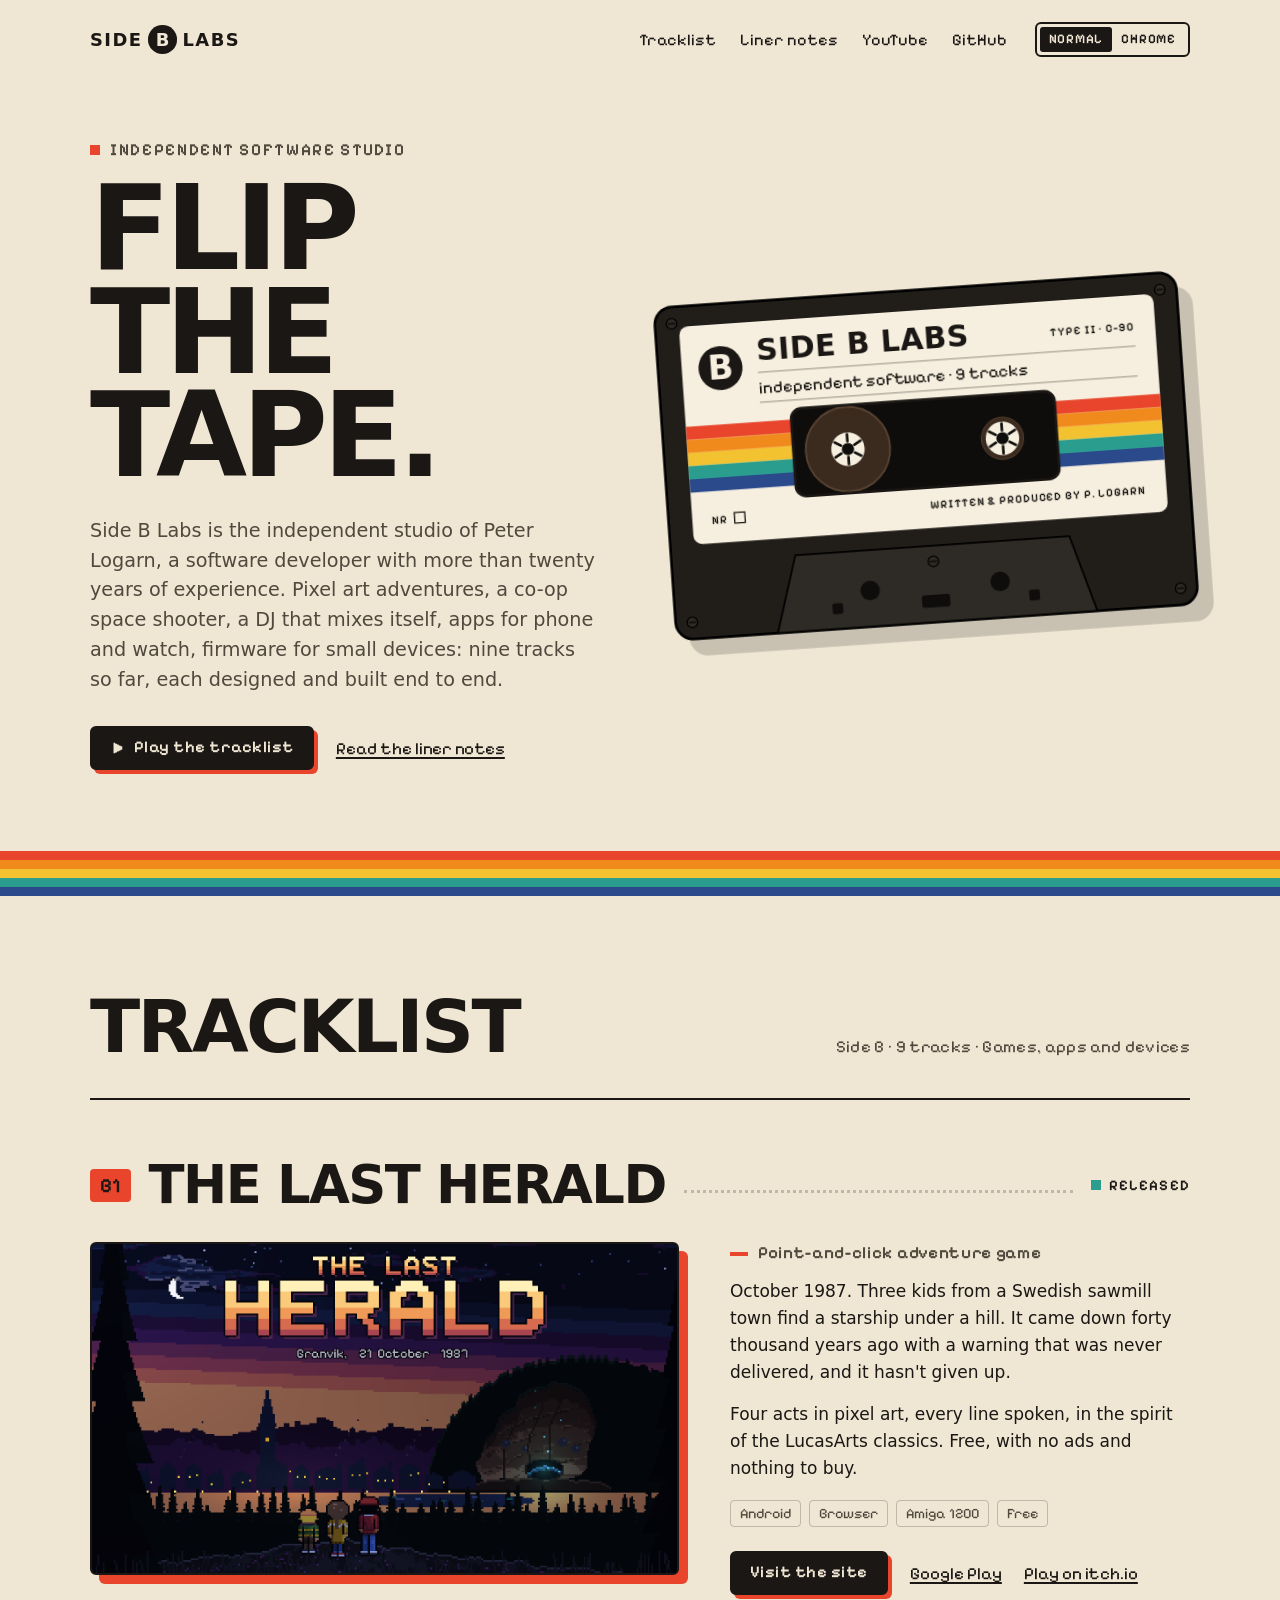
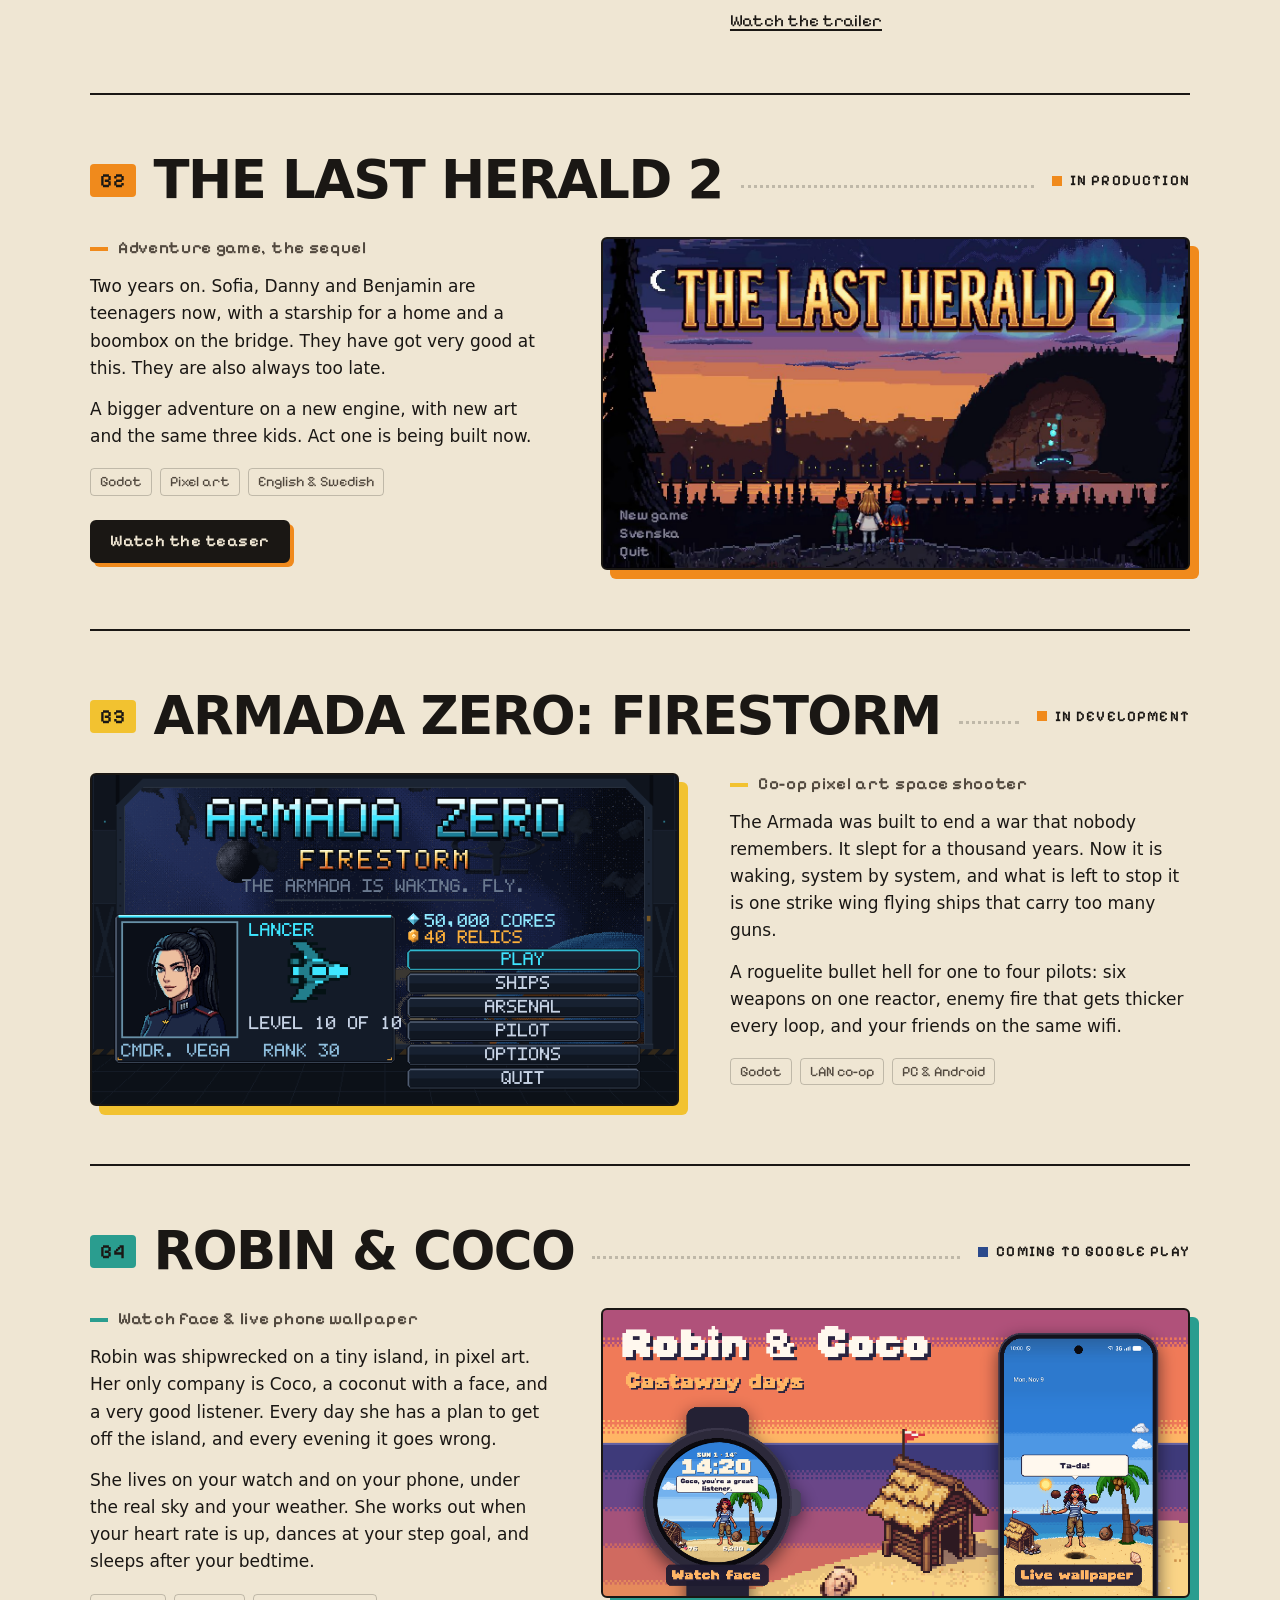
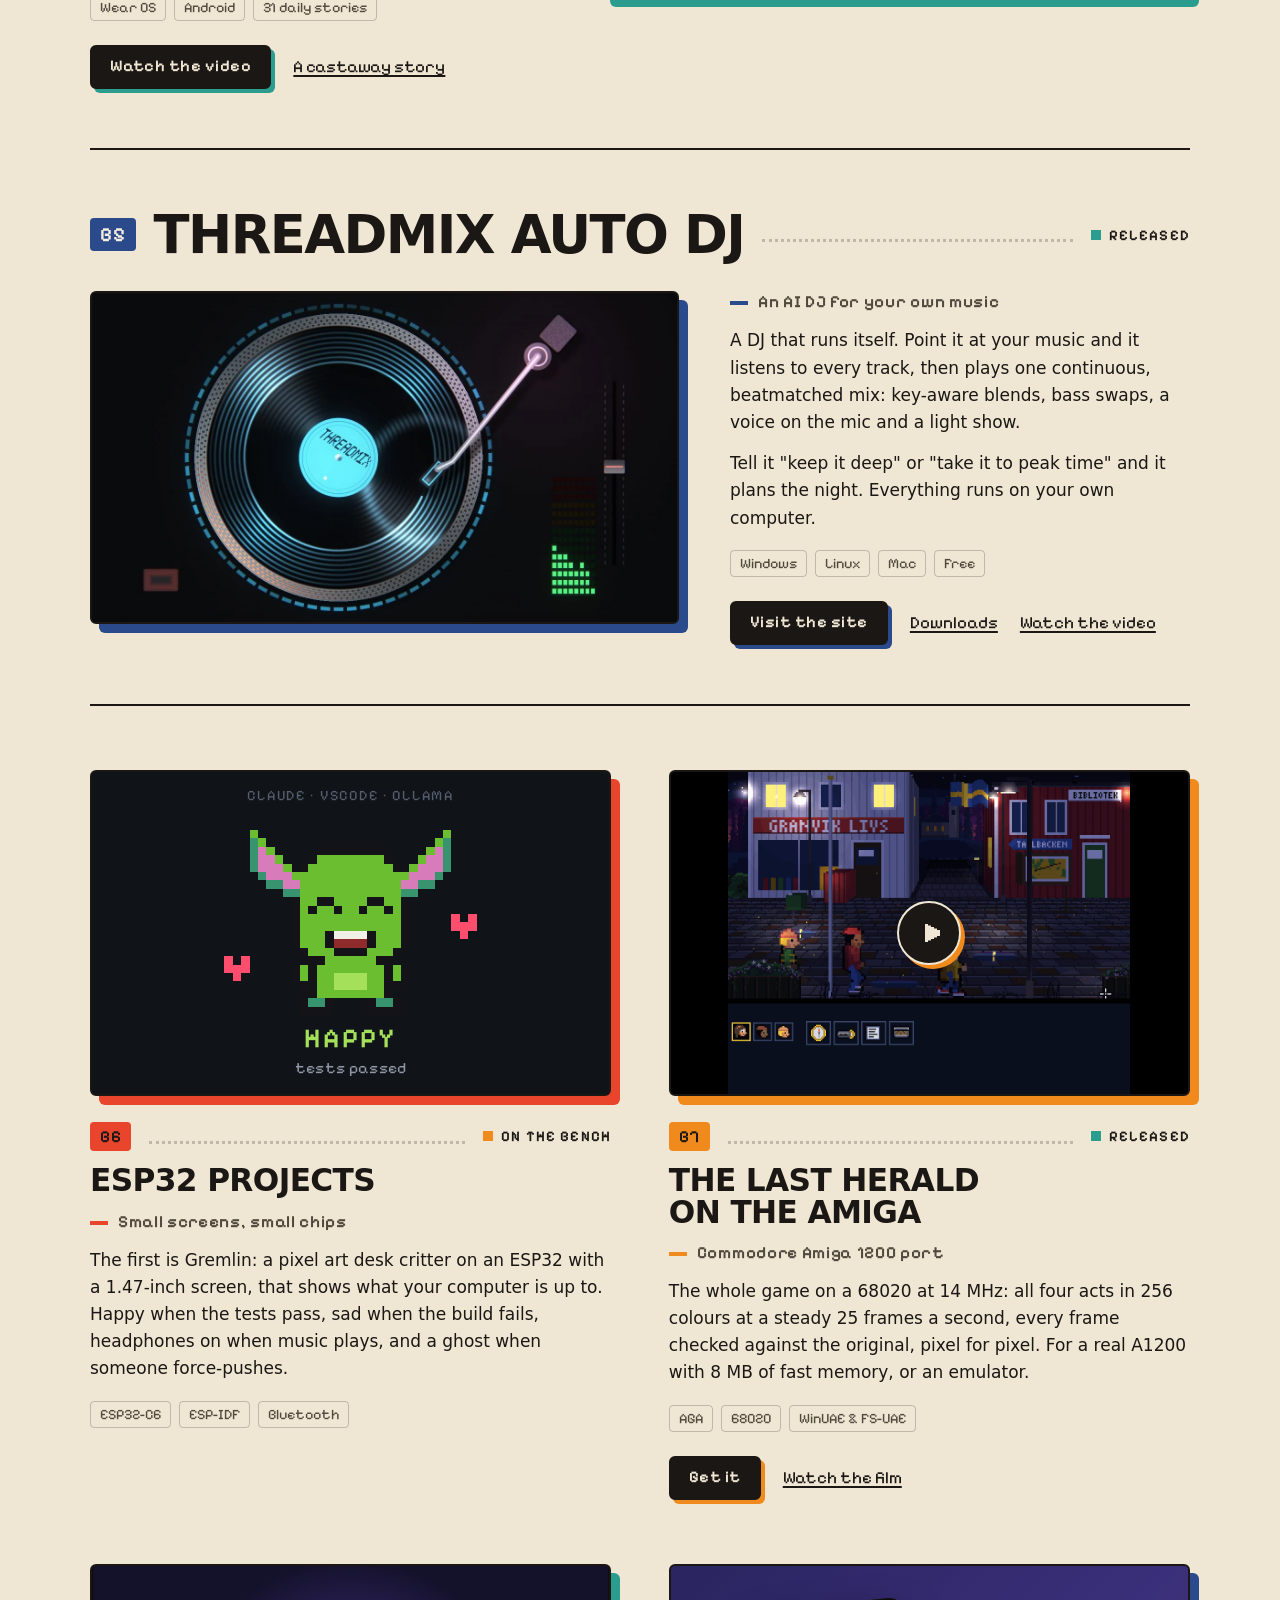
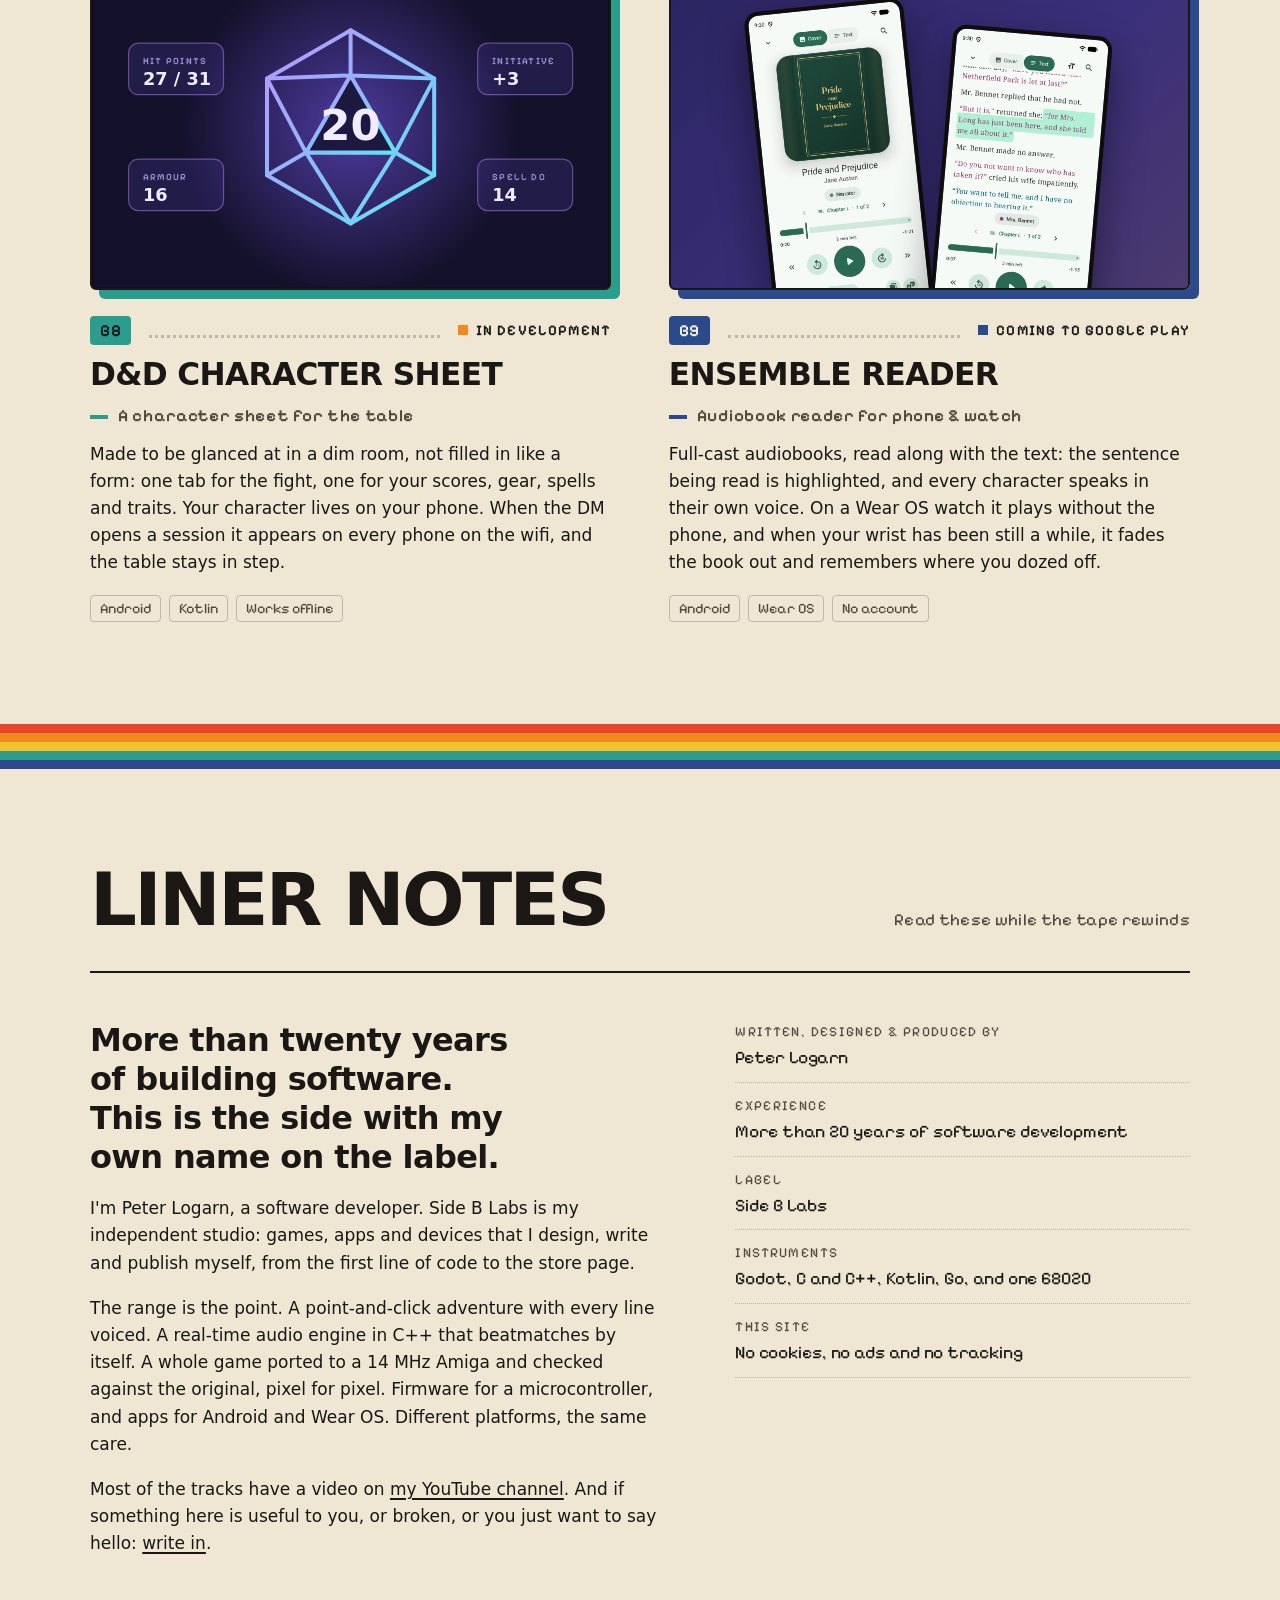
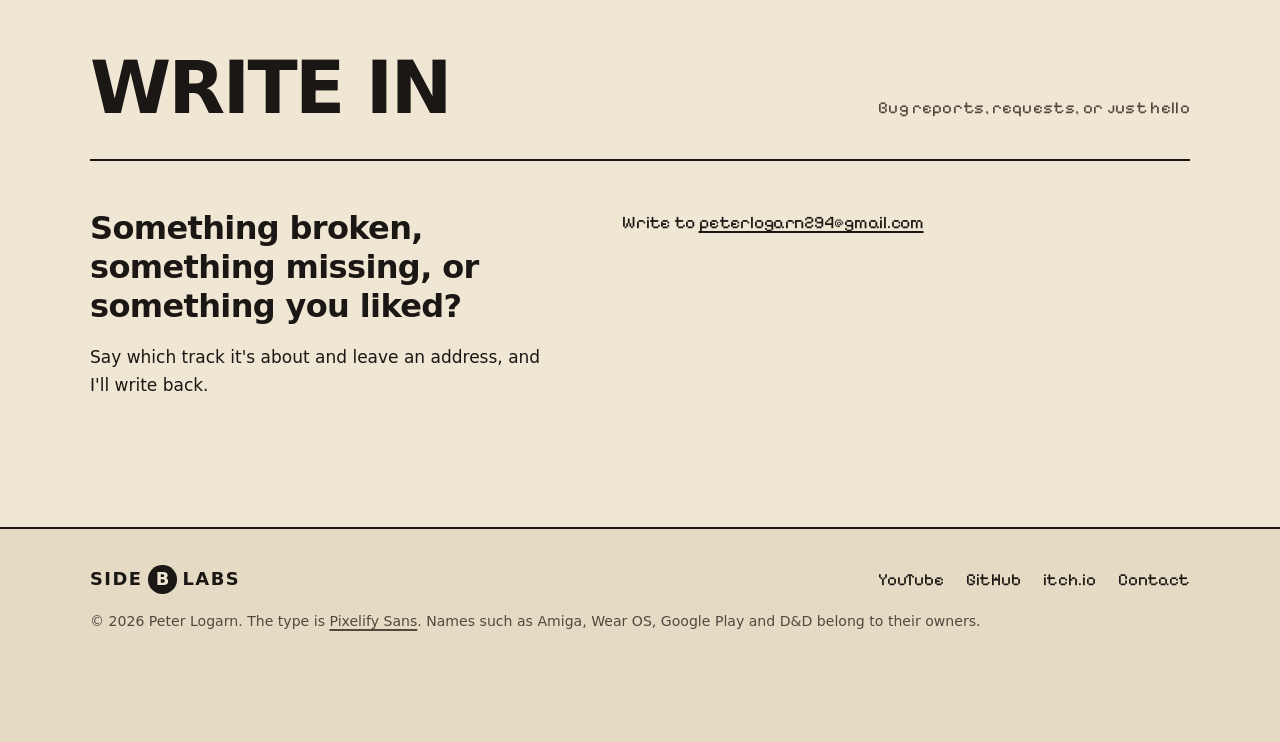
==== index.html @ 93ede544 "Not a hobby: Side B Labs is an independent studio, by a developer of 20 years The word hobby is gone" ====
<!doctype html>
<html lang="en">
<head>
  <meta charset="utf-8">
  <meta name="viewport" content="width=device-width, initial-scale=1">
  <title>Side B Labs</title>
  <meta name="description" content="Side B Labs is the independent software studio of Peter Logarn, a developer with more than 20 years of experience: pixel art adventure games, a co-op space shooter, an AI DJ, apps for Android and Wear OS, and firmware for small devices.">
  <meta name="theme-color" content="#efe6d3" media="(prefers-color-scheme: light)">
  <meta name="theme-color" content="#14120f" media="(prefers-color-scheme: dark)">
  <link rel="icon" type="image/svg+xml" href="assets/favicon.svg">
  <link rel="icon" type="image/png" sizes="64x64" href="assets/favicon-64.png">
  <link rel="apple-touch-icon" href="assets/icon-180.png">
  <meta property="og:type" content="website">
  <meta property="og:title" content="Side B Labs">
  <meta property="og:description" content="Independent software by Peter Logarn, a developer with more than 20 years of experience: pixel art adventures, a co-op space shooter, a DJ that mixes itself, and more.">
  <meta property="og:image" content="https://sideblabs.com/assets/og.png">
  <meta property="og:url" content="https://sideblabs.com/">
  <meta name="twitter:card" content="summary_large_image">
  <script>
    // The tape type (colour theme) is set before the page is drawn, so it never flashes.
    try {
      var t = localStorage.getItem('tape');
      if (t === 'light' || t === 'dark') document.documentElement.dataset.theme = t;
    } catch (e) {}
    document.documentElement.classList.add('js');
  </script>
  <link rel="stylesheet" href="css/site.css">
</head>
<body>

<a class="skip" href="#tracklist">Skip to the tracklist</a>

<header class="top wrap">
  <a class="wordmark" href="./" aria-label="Side B Labs, home">Side <span class="b" aria-hidden="true">B</span><span class="sr">B</span> Labs</a>
  <nav aria-label="Sections">
    <a href="#tracklist">Tracklist</a>
    <a href="#liner-notes">Liner notes</a>
    <a href="https://www.youtube.com/@PeterLogarn" rel="noopener">YouTube</a>
    <a href="https://github.com/logge" rel="noopener">GitHub</a>
  </nav>
  <div class="tape-type" role="group" aria-label="Tape type (colour theme)">
    <button type="button" data-tape="light" aria-pressed="false">Normal</button>
    <button type="button" data-tape="dark" aria-pressed="false">Chrome</button>
  </div>
</header>

<main>

  <section class="hero wrap">
    <div class="hero-text">
      <p class="eyebrow">Independent software studio</p>
      <h1>Flip the tape.</h1>
      <p class="lede">Side&nbsp;B Labs is the independent studio of Peter Logarn, a software developer with more than twenty years of experience. Pixel art adventures, a co-op space shooter, a DJ that mixes itself, apps for phone and watch, firmware for small devices: nine tracks so far, each designed and built end to end.</p>
      <p class="hero-actions">
        <a class="btn" href="#tracklist">
          <svg viewBox="0 0 16 16" aria-hidden="true"><path fill="currentColor" d="M4 2h2v1h2v1h2v1h2v1h2v4h-2v1h-2v1H8v1H6v1H4z"/></svg>
          Play the tracklist
        </a>
        <a class="quiet" href="#liner-notes">Read the liner notes</a>
      </p>
    </div>

    <div class="hero-tape">
      <svg class="cassette" viewBox="0 0 600 384" role="img" aria-label="A cassette tape labelled Side B Labs, its reels turning.">
        <defs>
          <clipPath id="tape-window"><rect x="150" y="128" width="300" height="100" rx="12"/></clipPath>
        </defs>
        <rect class="c-shell" x="3" y="3" width="594" height="378" rx="20"/>
        <rect class="c-label" x="30" y="26" width="540" height="248" rx="10"/>

        <g class="c-stripes">
          <rect x="30" y="140" width="540" height="15" fill="#e8452c"/>
          <rect x="30" y="155" width="540" height="15" fill="#f08a1c"/>
          <rect x="30" y="170" width="540" height="15" fill="#f2c230"/>
          <rect x="30" y="185" width="540" height="15" fill="#2a9d8f"/>
          <rect x="30" y="200" width="540" height="15" fill="#2b4a8c"/>
        </g>

        <circle class="c-ink" cx="74" cy="76" r="25"/>
        <text class="c-side" x="74" y="89" text-anchor="middle">B</text>
        <text class="c-title" x="116" y="71">SIDE B LABS</text>
        <line class="c-rule" x1="116" y1="84" x2="546" y2="84"/>
        <text class="c-hand" x="116" y="108">independent software · 9 tracks</text>
        <line class="c-rule" x1="116" y1="118" x2="546" y2="118"/>
        <text class="c-small" x="546" y="66" text-anchor="end">TYPE II · C-90</text>
        <text class="c-small" x="52" y="252">NR</text>
        <rect class="c-box" x="78" y="241" width="12" height="12"/>
        <text class="c-small" x="546" y="252" text-anchor="end">WRITTEN &amp; PRODUCED BY P. LOGARN</text>

        <rect class="c-window" x="150" y="128" width="300" height="100" rx="12"/>
        <g clip-path="url(#tape-window)">
          <circle class="c-pack c-pack-l" cx="212" cy="178" r="48"/>
          <circle class="c-pack c-pack-r" cx="388" cy="178" r="48"/>
          <g class="c-hub c-hub-l">
            <circle cx="212" cy="178" r="19"/>
            <path d="M212 161v8M212 187v8M197.300 169.500l6.900 4M219.800 182.500l6.900 4M197.300 186.500l6.900-4M219.800 173.500l6.900-4"/>
            <circle class="c-hole" cx="212" cy="178" r="7"/>
          </g>
          <g class="c-hub c-hub-r">
            <circle cx="388" cy="178" r="19"/>
            <path d="M388 161v8M388 187v8M373.300 169.500l6.900 4M395.800 182.500l6.900 4M373.300 186.500l6.900-4M395.800 173.500l6.900-4"/>
            <circle class="c-hole" cx="388" cy="178" r="7"/>
          </g>
        </g>
        <rect class="c-window-rim" x="150" y="128" width="300" height="100" rx="12"/>

        <path class="c-foot" d="M118 381 144 294h312l26 87z"/>
        <circle class="c-hole" cx="226" cy="340" r="11"/>
        <circle class="c-hole" cx="374" cy="340" r="11"/>
        <rect class="c-hole" x="182" y="352" width="12" height="12" rx="2"/>
        <rect class="c-hole" x="406" y="352" width="12" height="12" rx="2"/>
        <rect class="c-hole" x="284" y="350" width="32" height="14" rx="3"/>

        <g class="c-screw">
          <circle cx="22" cy="22" r="6"/><path d="M18 22h8"/>
          <circle cx="578" cy="22" r="6"/><path d="M574 22h8"/>
          <circle cx="22" cy="362" r="6"/><path d="M18 362h8"/>
          <circle cx="578" cy="362" r="6"/><path d="M574 362h8"/>
          <circle cx="300" cy="312" r="6"/><path d="M296 312h8"/>
        </g>
      </svg>
    </div>
  </section>

  <div class="stripes" aria-hidden="true"><i></i><i></i><i></i><i></i><i></i></div>

  <section id="tracklist" class="wrap tracklist">
    <header class="section-head">
      <h2>Tracklist</h2>
      <p class="px">Side B · 9 tracks · Games, apps and devices</p>
    </header>

    <article class="track a1" id="the-last-herald" data-n="B1" data-title="The Last Herald">
      <header class="track-head">
        <span class="num">B1</span>
        <h3>The Last Herald</h3>
        <span class="leader" aria-hidden="true"></span>
        <span class="status live">Released</span>
      </header>
      <div class="track-body">
        <a class="art" href="last-herald/">
          <img src="assets/tracks/last-herald.png" width="1440" height="810" alt="The Last Herald's title screen: three kids on a hill at dusk, looking down at a small town and the glowing hill across the valley.">
        </a>
        <div class="notes">
          <p class="kind">Point-and-click adventure game</p>
          <p>October 1987. Three kids from a Swedish sawmill town find a starship under a hill. It came down forty thousand years ago with a warning that was never delivered, and it hasn't given up.</p>
          <p>Four acts in pixel art, every line spoken, in the spirit of the LucasArts classics. Free, with no ads and nothing to buy.</p>
          <ul class="tags"><li>Android</li><li>Browser</li><li>Amiga 1200</li><li>Free</li></ul>
          <p class="links">
            <a class="btn" href="last-herald/">Visit the site</a>
            <a href="https://play.google.com/store/apps/details?id=io.github.logge.lastherald" rel="noopener">Google Play</a>
            <a href="https://plogarn.itch.io/the-last-herald" rel="noopener">Play on itch.io</a>
            <a href="https://www.youtube.com/watch?v=PE8nIEQJ5BU" rel="noopener">Watch the trailer</a>
          </p>
        </div>
      </div>
    </article>

    <article class="track a2" id="the-last-herald-2" data-n="B2" data-title="The Last Herald 2">
      <header class="track-head">
        <span class="num">B2</span>
        <h3>The Last Herald 2</h3>
        <span class="leader" aria-hidden="true"></span>
        <span class="status wip">In production</span>
      </header>
      <div class="track-body">
        <div class="art">
          <img src="assets/tracks/last-herald-2.webp" width="1280" height="720" loading="lazy" alt="The Last Herald 2's title screen: the three kids, older now, on a ledge at dusk above the town, a starship glowing in a cave under the northern lights.">
        </div>
        <div class="notes">
          <p class="kind">Adventure game, the sequel</p>
          <p>Two years on. Sofia, Danny and Benjamin are teenagers now, with a starship for a home and a boombox on the bridge. They have got very good at this. They are also always too late.</p>
          <p>A bigger adventure on a new engine, with new art and the same three kids. Act one is being built now.</p>
          <ul class="tags"><li>Godot</li><li>Pixel art</li><li>English &amp; Swedish</li></ul>
          <p class="links">
            <a class="btn" href="https://www.youtube.com/watch?v=LLj1WACvdCU" rel="noopener">Watch the teaser</a>
          </p>
        </div>
      </div>
    </article>

    <article class="track a3" id="armada-zero" data-n="B3" data-title="Armada Zero: Firestorm">
      <header class="track-head">
        <span class="num">B3</span>
        <h3>Armada Zero: Firestorm</h3>
        <span class="leader" aria-hidden="true"></span>
        <span class="status wip">In development</span>
      </header>
      <div class="track-body">
        <div class="art">
          <img src="assets/tracks/armada-zero.png" width="1280" height="720" loading="lazy" alt="Armada Zero: Firestorm's hangar screen: the title, Commander Vega's portrait, her ship the Lancer, and the menu.">
        </div>
        <div class="notes">
          <p class="kind">Co-op pixel art space shooter</p>
          <p>The Armada was built to end a war that nobody remembers. It slept for a thousand years. Now it is waking, system by system, and what is left to stop it is one strike wing flying ships that carry too many guns.</p>
          <p>A roguelite bullet hell for one to four pilots: six weapons on one reactor, enemy fire that gets thicker every loop, and your friends on the same wifi.</p>
          <ul class="tags"><li>Godot</li><li>LAN co-op</li><li>PC &amp; Android</li></ul>
        </div>
      </div>
    </article>

    <article class="track a4" id="robin-and-coco" data-n="B4" data-title="Robin &amp; Coco">
      <header class="track-head">
        <span class="num">B4</span>
        <h3>Robin &amp; Coco</h3>
        <span class="leader" aria-hidden="true"></span>
        <span class="status soon">Coming to Google Play</span>
      </header>
      <div class="track-body">
        <div class="art">
          <img src="assets/tracks/robin-coco.png" width="1024" height="500" loading="lazy" alt="Robin and Coco: Castaway Days. Robin on her desert island in pixel art, as a watch face on a watch and as a live wallpaper on a phone.">
        </div>
        <div class="notes">
          <p class="kind">Watch face &amp; live phone wallpaper</p>
          <p>Robin was shipwrecked on a tiny island, in pixel art. Her only company is Coco, a coconut with a face, and a very good listener. Every day she has a plan to get off the island, and every evening it goes wrong.</p>
          <p>She lives on your watch and on your phone, under the real sky and your weather. She works out when your heart rate is up, dances at your step goal, and sleeps after your bedtime.</p>
          <ul class="tags"><li>Wear OS</li><li>Android</li><li>31 daily stories</li></ul>
          <p class="links">
            <a class="btn" href="https://www.youtube.com/watch?v=mbs01jqCH_Y" rel="noopener">Watch the video</a>
            <a href="https://www.youtube.com/watch?v=5Y0hx-QC5Co" rel="noopener">A castaway story</a>
          </p>
        </div>
      </div>
    </article>

    <article class="track a5" id="threadmix" data-n="B5" data-title="ThreadMix Auto DJ">
      <header class="track-head">
        <span class="num">B5</span>
        <h3>ThreadMix Auto DJ</h3>
        <span class="leader" aria-hidden="true"></span>
        <span class="status live">Released</span>
      </header>
      <div class="track-body">
        <a class="art" href="threadmix/">
          <img src="assets/tracks/threadmix.webp" width="1280" height="720" loading="lazy" alt="ThreadMix's turntable visualizer: a glowing record with ThreadMix on its label, a tonearm and a level meter.">
        </a>
        <div class="notes">
          <p class="kind">An AI DJ for your own music</p>
          <p>A DJ that runs itself. Point it at your music and it listens to every track, then plays one continuous, beatmatched mix: key-aware blends, bass swaps, a voice on the mic and a light show.</p>
          <p>Tell it "keep it deep" or "take it to peak time" and it plans the night. Everything runs on your own computer.</p>
          <ul class="tags"><li>Windows</li><li>Linux</li><li>Mac</li><li>Free</li></ul>
          <p class="links">
            <a class="btn" href="threadmix/">Visit the site</a>
            <a href="threadmix/#download">Downloads</a>
            <a href="https://www.youtube.com/watch?v=RaKkexU7fUg" rel="noopener">Watch the video</a>
          </p>
        </div>
      </div>
    </article>

    <div class="b-grid">

      <article class="track small a1" id="esp32" data-n="B6" data-title="ESP32 projects">
        <div class="art stage gremlin-stage" role="img" aria-label="Gremlin, a green pixel art critter, changing mood on a small screen.">
          <div class="gremlin-screen">
            <span class="g-head px">claude · vscode · ollama</span>
            <span class="gremlin" aria-hidden="true"></span>
            <span class="g-mood px">happy</span>
            <span class="g-why px">tests passed</span>
          </div>
        </div>
        <header class="track-head">
          <span class="num">B6</span>
          <h3>ESP32 projects</h3>
          <span class="leader" aria-hidden="true"></span>
          <span class="status wip">On the bench</span>
        </header>
        <div class="notes">
          <p class="kind">Small screens, small chips</p>
          <p>The first is Gremlin: a pixel art desk critter on an ESP32 with a 1.47-inch screen, that shows what your computer is up to. Happy when the tests pass, sad when the build fails, headphones on when music plays, and a ghost when someone force-pushes.</p>
          <ul class="tags"><li>ESP32-C6</li><li>ESP-IDF</li><li>Bluetooth</li></ul>
        </div>
      </article>

      <article class="track small a2" id="amiga" data-n="B7" data-title="The Last Herald, Amiga 1200">
        <a class="art stage crt" href="https://www.youtube.com/watch?v=VHJVSludNbY" rel="noopener" aria-label="Watch the Amiga version's film">
          <img src="assets/tracks/amiga.png" width="960" height="768" loading="lazy" alt="The Last Herald on an Amiga 1200: the three kids in the town square at night, the panel of what they carry under the picture.">
        </a>
        <header class="track-head">
          <span class="num">B7</span>
          <h3>The Last Herald on the Amiga</h3>
          <span class="leader" aria-hidden="true"></span>
          <span class="status live">Released</span>
        </header>
        <div class="notes">
          <p class="kind">Commodore Amiga 1200 port</p>
          <p>The whole game on a 68020 at 14 MHz: all four acts in 256 colours at a steady 25 frames a second, every frame checked against the original, pixel for pixel. For a real A1200 with 8&nbsp;MB of fast memory, or an emulator.</p>
          <ul class="tags"><li>AGA</li><li>68020</li><li>WinUAE &amp; FS-UAE</li></ul>
          <p class="links">
            <a class="btn" href="last-herald/#amiga">Get it</a>
            <a href="https://www.youtube.com/watch?v=VHJVSludNbY" rel="noopener">Watch the film</a>
          </p>
        </div>
      </article>

      <article class="track small a4" id="character-sheet" data-n="B8" data-title="D&amp;D character sheet">
        <div class="art stage">
          <svg class="arcane" viewBox="0 0 640 400" role="img" aria-label="A glowing twenty-sided die showing a 20, with hit points, armour class and initiative around it.">
            <defs>
              <linearGradient id="arc" x1="0" y1="0" x2="1" y2="1"><stop offset="0" stop-color="#b993ff"/><stop offset="1" stop-color="#5ee6f5"/></linearGradient>
              <radialGradient id="arc-glow"><stop offset="0" stop-color="#7c5cff" stop-opacity=".55"/><stop offset="1" stop-color="#7c5cff" stop-opacity="0"/></radialGradient>
            </defs>
            <rect width="640" height="400" fill="#14112a"/>
            <circle cx="320" cy="200" r="210" fill="url(#arc-glow)"/>
            <g fill="none" stroke="url(#arc)" stroke-width="5" stroke-linejoin="round" stroke-linecap="round">
              <path d="M320 80 423.900 140V260L320 320 216.100 260V140Z"/>
              <path d="M320 136 375.400 232H264.600Z" fill="#1d1840"/>
              <path d="M320 136V80M320 136 423.900 140M320 136 216.100 140M375.400 232 423.900 140M375.400 232 423.900 260M375.400 232 320 320M264.600 232 216.100 140M264.600 232 216.100 260M264.600 232 320 320"/>
            </g>
            <text x="320" y="216" text-anchor="middle" class="arc-n">20</text>
            <g class="arc-chip">
              <rect x="44" y="96" width="118" height="64" rx="12"/><text x="62" y="122" class="arc-k">HIT POINTS</text><text x="62" y="148" class="arc-v">27 / 31</text>
              <rect x="44" y="240" width="118" height="64" rx="12"/><text x="62" y="266" class="arc-k">ARMOUR</text><text x="62" y="292" class="arc-v">16</text>
              <rect x="478" y="96" width="118" height="64" rx="12"/><text x="496" y="122" class="arc-k">INITIATIVE</text><text x="496" y="148" class="arc-v">+3</text>
              <rect x="478" y="240" width="118" height="64" rx="12"/><text x="496" y="266" class="arc-k">SPELL DC</text><text x="496" y="292" class="arc-v">14</text>
            </g>
          </svg>
        </div>
        <header class="track-head">
          <span class="num">B8</span>
          <h3>D&amp;D character sheet</h3>
          <span class="leader" aria-hidden="true"></span>
          <span class="status wip">In development</span>
        </header>
        <div class="notes">
          <p class="kind">A character sheet for the table</p>
          <p>Made to be glanced at in a dim room, not filled in like a form: one tab for the fight, one for your scores, gear, spells and traits. Your character lives on your phone. When the DM opens a session it appears on every phone on the wifi, and the table stays in step.</p>
          <ul class="tags"><li>Android</li><li>Kotlin</li><li>Works offline</li></ul>
        </div>
      </article>

      <article class="track small a5" id="ensemble-reader" data-n="B9" data-title="Ensemble Reader">
        <div class="art stage phones">
          <img src="assets/tracks/ensemble-player.webp" width="540" height="1080" loading="lazy" alt="Ensemble Reader's player, with the cover of Pride and Prejudice.">
          <img src="assets/tracks/ensemble-read-along.webp" width="540" height="1080" loading="lazy" alt="Ensemble Reader's read-along view: the sentence being read is highlighted, each speaker in their own colour.">
        </div>
        <header class="track-head">
          <span class="num">B9</span>
          <h3>Ensemble Reader</h3>
          <span class="leader" aria-hidden="true"></span>
          <span class="status soon">Coming to Google Play</span>
        </header>
        <div class="notes">
          <p class="kind">Audiobook reader for phone &amp; watch</p>
          <p>Full-cast audiobooks, read along with the text: the sentence being read is highlighted, and every character speaks in their own voice. On a Wear OS watch it plays without the phone, and when your wrist has been still a while, it fades the book out and remembers where you dozed off.</p>
          <ul class="tags"><li>Android</li><li>Wear OS</li><li>No account</li></ul>
        </div>
      </article>

    </div>
  </section>

  <div class="stripes" aria-hidden="true"><i></i><i></i><i></i><i></i><i></i></div>

  <section id="liner-notes" class="wrap liner">
    <header class="section-head">
      <h2>Liner notes</h2>
      <p class="px">Read these while the tape rewinds</p>
    </header>
    <div class="liner-body">
      <div class="liner-text">
        <p class="big">More than twenty years of building software. This is the side with my own name on the label.</p>
        <p>I'm Peter Logarn, a software developer. Side&nbsp;B Labs is my independent studio: games, apps and devices that I design, write and publish myself, from the first line of code to the store page.</p>
        <p>The range is the point. A point-and-click adventure with every line voiced. A real-time audio engine in C++ that beatmatches by itself. A whole game ported to a 14&nbsp;MHz Amiga and checked against the original, pixel for pixel. Firmware for a microcontroller, and apps for Android and Wear&nbsp;OS. Different platforms, the same care.</p>
        <p>Most of the tracks have a video on <a href="https://www.youtube.com/@PeterLogarn" rel="noopener">my YouTube channel</a>. And if something here is useful to you, or broken, or you just want to say hello: <a href="#contact">write in</a>.</p>
      </div>
      <dl class="credits">
        <div><dt>Written, designed &amp; produced by</dt><dd>Peter Logarn</dd></div>
        <div><dt>Experience</dt><dd>More than 20 years of software development</dd></div>
        <div><dt>Label</dt><dd>Side B Labs</dd></div>
        <div><dt>Instruments</dt><dd>Godot, C and C++, Kotlin, Go, and one 68020</dd></div>
        <div><dt>This site</dt><dd>No cookies, no ads and no tracking</dd></div>
      </dl>
    </div>
  </section>

  <section id="contact" class="wrap contact">
    <header class="section-head">
      <h2>Write in</h2>
      <p class="px">Bug reports, requests, or just hello</p>
    </header>
    <div class="contact-body">
      <div class="contact-text">
        <p class="big">Something broken, something missing, or something you liked?</p>
        <p>Say which track it's about and leave an address, and I'll write back.</p>
      </div>
      <!-- The form is sent by Web3Forms (web3forms.com). The value of access_key is the key they
           mail you; it's meant to be public. While it's empty, js/site.js shows a line to write to instead. -->
      <form class="contact-form" action="https://api.web3forms.com/submit" method="POST">
        <input type="hidden" name="access_key" value="">
        <input type="hidden" name="subject" value="A message from sideblabs.com">
        <input type="hidden" name="from_name" value="Side B Labs website">
        <input type="checkbox" name="botcheck" class="sr" tabindex="-1" autocomplete="off" aria-hidden="true">
        <label for="c-name">Your name</label>
        <input id="c-name" name="name" type="text" autocomplete="name" required>
        <label for="c-email">Your email, to write back to</label>
        <input id="c-email" name="email" type="email" autocomplete="email" required>
        <label for="c-message">Message</label>
        <textarea id="c-message" name="message" rows="6" required></textarea>
        <div class="form-foot">
          <button class="btn" type="submit">Send it</button>
          <p class="form-status px" role="status" aria-live="polite"></p>
        </div>
        <p class="small">The form is sent through Web3Forms, which passes your message on to me by email. Your address is only used to answer you.</p>
      </form>
    </div>
  </section>

</main>

<footer class="foot">
  <div class="wrap">
    <a class="wordmark" href="./" aria-label="Side B Labs, home">Side <span class="b" aria-hidden="true">B</span><span class="sr">B</span> Labs</a>
    <nav aria-label="Elsewhere">
      <a href="https://www.youtube.com/@PeterLogarn" rel="noopener">YouTube</a>
      <a href="https://github.com/logge" rel="noopener">GitHub</a>
      <a href="https://plogarn.itch.io/" rel="noopener">itch.io</a>
      <a href="#contact">Contact</a>
    </nav>
    <p class="small">© 2026 Peter Logarn. The type is <a href="fonts/OFL.txt">Pixelify Sans</a>. Names such as Amiga, Wear OS, Google Play and D&amp;D belong to their owners.</p>
  </div>
</footer>

<div class="deck" hidden>
  <button type="button" data-skip="-1" aria-label="Previous track">
    <svg viewBox="0 0 16 16" aria-hidden="true"><path fill="currentColor" d="M2 3h2v10H2zM14 3v10h-1v-1h-2v-1H9v-1H7V9H5V7h2V6h2V5h2V4h2V3z"/></svg>
  </button>
  <a class="deck-now" href="#tracklist">
    <span class="deck-reels" aria-hidden="true"><i></i><i></i></span>
    <span class="deck-n px">B1</span>
    <span class="deck-title">The Last Herald</span>
  </a>
  <span class="deck-count px" aria-hidden="true">000</span>
  <button type="button" data-skip="1" aria-label="Next track">
    <svg viewBox="0 0 16 16" aria-hidden="true"><path fill="currentColor" d="M12 3h2v10h-2zM2 3v10h1v-1h2v-1h2v-1h2V9h2V7H9V6H7V5H5V4H3V3z"/></svg>
  </button>
</div>

<script src="js/site.js"></script>
</body>
</html>
---- css/site.css ----
/* Side B Labs. Plain CSS, no build step. */

@font-face {
  font-family: 'Pixelify Sans';
  font-style: normal;
  font-weight: 400;
  font-display: swap;
  src: url(../fonts/pixelify-sans-latin-400-normal.woff2) format('woff2');
  unicode-range: U+0000-00FF, U+0131, U+0152-0153, U+02BB-02BC, U+02C6, U+02DA, U+02DC, U+0304, U+0308, U+0329, U+2000-206F, U+20AC, U+2122, U+2191, U+2193, U+2212, U+2215, U+FEFF, U+FFFD;
}
@font-face {
  font-family: 'Pixelify Sans';
  font-style: normal;
  font-weight: 400;
  font-display: swap;
  src: url(../fonts/pixelify-sans-latin-ext-400-normal.woff2) format('woff2');
  unicode-range: U+0100-02BA, U+02BD-02C5, U+02C7-02CC, U+02CE-02D7, U+02DD-02FF, U+0304, U+0308, U+0329, U+1D00-1DBF, U+1E00-1E9F, U+1EF2-1EFF, U+2020, U+20A0-20AB, U+20AD-20C0, U+2113, U+2C60-2C7F, U+A720-A7FF;
}
@font-face {
  font-family: 'Pixelify Sans';
  font-style: normal;
  font-weight: 600;
  font-display: swap;
  src: url(../fonts/pixelify-sans-latin-600-normal.woff2) format('woff2');
  unicode-range: U+0000-00FF, U+0131, U+0152-0153, U+02BB-02BC, U+02C6, U+02DA, U+02DC, U+0304, U+0308, U+0329, U+2000-206F, U+20AC, U+2122, U+2191, U+2193, U+2212, U+2215, U+FEFF, U+FFFD;
}
@font-face {
  font-family: 'Pixelify Sans';
  font-style: normal;
  font-weight: 600;
  font-display: swap;
  src: url(../fonts/pixelify-sans-latin-ext-600-normal.woff2) format('woff2');
  unicode-range: U+0100-02BA, U+02BD-02C5, U+02C7-02CC, U+02CE-02D7, U+02DD-02FF, U+0304, U+0308, U+0329, U+1D00-1DBF, U+1E00-1E9F, U+1EF2-1EFF, U+2020, U+20A0-20AB, U+20AD-20C0, U+2113, U+2C60-2C7F, U+A720-A7FF;
}

/* ---- The two tape types: Normal (paper) and Chrome (dark) ---- */

:root {
  color-scheme: light;
  --paper: #efe6d3;
  --paper-2: #e5dbc5;
  --ink: #1a1714;
  --ink-2: #51483e;
  --rule: rgba(26, 23, 20, .22);
  --shell: #211e1a;
  --shell-edge: #000;
  --shell-2: #2e2a25;

  /* the stripes: the same five on both tapes */
  --s1: #e8452c;
  --s2: #f08a1c;
  --s3: #f2c230;
  --s4: #2a9d8f;
  --s5: #2b4a8c;
  --label: #f6efdf;
  --label-ink: #1a1714;

  --display: 'Segoe UI', system-ui, -apple-system, 'Helvetica Neue', Roboto, Arial, sans-serif;
  --text: system-ui, -apple-system, 'Segoe UI', Roboto, 'Helvetica Neue', Arial, sans-serif;
  --pixel: 'Pixelify Sans', ui-monospace, 'Cascadia Mono', Consolas, monospace;

  --p: 0; /* how far down the page: 0 to 1, set by js/site.js */
}

@media (prefers-color-scheme: dark) {
  :root:not([data-theme='light']) {
    color-scheme: dark;
    --paper: #14120f;
    --paper-2: #1e1b17;
    --ink: #efe6d3;
    --ink-2: #b3a996;
    --rule: rgba(239, 230, 211, .22);
    --shell: #2b2722;
    --shell-edge: #4b443b;
    --shell-2: #38332d;
    --s5: #4a72c9;
  }
}
:root[data-theme='dark'] {
  color-scheme: dark;
  --paper: #14120f;
  --paper-2: #1e1b17;
  --ink: #efe6d3;
  --ink-2: #b3a996;
  --rule: rgba(239, 230, 211, .22);
  --shell: #2b2722;
  --shell-edge: #4b443b;
  --shell-2: #38332d;
  --s5: #4a72c9;
}

/* ---- Base ---- */

*, *::before, *::after { box-sizing: border-box; }
html { scroll-behavior: smooth; scroll-padding-top: 24px; -webkit-text-size-adjust: 100%; }
body {
  margin: 0;
  background: var(--paper);
  color: var(--ink);
  font: 17px/1.6 var(--text);
  -webkit-font-smoothing: antialiased;
  overflow-x: hidden;
}
img, svg { display: block; max-width: 100%; height: auto; }
a { color: inherit; text-decoration-thickness: 2px; text-underline-offset: 3px; }
a:hover { text-decoration-color: var(--s1); }
:focus-visible { outline: 3px solid var(--s4); outline-offset: 3px; border-radius: 2px; }
h1, h2, h3, p, ul, dl, dd { margin: 0; }
ul { padding: 0; list-style: none; }

.wrap { width: min(1180px, 100%); margin-inline: auto; padding-inline: clamp(18px, 4vw, 40px); }
.px { font-family: var(--pixel); letter-spacing: .02em; }
.sr { position: absolute; width: 1px; height: 1px; overflow: hidden; clip-path: inset(50%); white-space: nowrap; }
.skip { position: absolute; left: 12px; top: -60px; z-index: 30; padding: 8px 14px; background: var(--ink); color: var(--paper); }
.skip:focus { top: 12px; }

/* ---- Top ---- */

.top { display: flex; align-items: center; gap: 28px; padding-block: 22px; }
.wordmark {
  display: inline-flex; align-items: center; gap: .32em;
  font: 900 1.12rem/1 var(--display); letter-spacing: .08em; text-transform: uppercase; text-decoration: none;
}
.wordmark .b {
  display: inline-grid; place-items: center; width: 1.6em; height: 1.6em; border-radius: 50%;
  background: var(--ink); color: var(--paper); letter-spacing: 0;
}
.top nav { display: flex; gap: 24px; margin-left: auto; font-family: var(--pixel); font-size: 1.02rem; }
.top nav a, .foot nav a { text-decoration: none; }
.top nav a:hover, .foot nav a:hover { text-decoration: underline; text-decoration-color: var(--s1); }

/* the switch on a tape deck that says what kind of tape is in it */
.tape-type { display: inline-flex; padding: 3px; border: 2px solid var(--ink); border-radius: 6px; }
.tape-type button {
  appearance: none; border: 0; background: none; color: var(--ink); cursor: pointer;
  font: 600 .82rem/1 var(--pixel); letter-spacing: .06em; text-transform: uppercase; padding: 6px 9px; border-radius: 3px;
}
.tape-type button[aria-pressed='true'] { background: var(--ink); color: var(--paper); }

/* ---- Hero ---- */

.hero {
  display: grid; grid-template-columns: minmax(0, 1fr) minmax(0, 1.04fr); align-items: center;
  gap: clamp(28px, 5vw, 72px); padding-block: clamp(28px, 7vh, 84px) clamp(48px, 9vh, 104px);
}
.eyebrow { font: 600 1.05rem/1 var(--pixel); letter-spacing: .1em; text-transform: uppercase; color: var(--ink-2); }
.eyebrow::before { content: ''; display: inline-block; width: 10px; height: 10px; margin-right: 10px; background: var(--s1); }
h1 {
  margin-top: 18px;
  font: 900 clamp(3.4rem, 9.2vw, 8.2rem)/.88 var(--display); letter-spacing: -.045em; text-transform: uppercase; text-wrap: balance;
}
.lede { margin-top: 28px; max-width: 34em; font-size: clamp(1.06rem, 1.5vw, 1.24rem); line-height: 1.55; color: var(--ink-2); }
.hero-actions { display: flex; flex-wrap: wrap; align-items: center; gap: 22px; margin-top: 32px; }
.quiet { font-family: var(--pixel); }

.btn {
  display: inline-flex; align-items: center; gap: 10px; padding: 11px 18px;
  background: var(--ink); color: var(--paper); border: 2px solid var(--ink); border-radius: 6px;
  font: 600 1.02rem/1.1 var(--pixel); letter-spacing: .03em; text-decoration: none;
  box-shadow: 4px 4px 0 var(--accent, var(--s1)); transition: transform .12s, box-shadow .12s;
}
.btn svg { width: 14px; height: 14px; }
.btn:hover { transform: translate(-2px, -2px); box-shadow: 6px 6px 0 var(--accent, var(--s1)); }
.btn:active { transform: translate(2px, 2px); box-shadow: 2px 2px 0 var(--accent, var(--s1)); }

.hero-tape { position: relative; }
.cassette {
  width: 100%; transform: rotate(-4deg); filter: drop-shadow(14px 16px 0 rgba(0, 0, 0, .16));
  animation: tape-in .9s cubic-bezier(.2, .9, .25, 1.15) both;
}
@keyframes tape-in { from { opacity: 0; transform: rotate(7deg) translateY(36px); } }

.c-shell { fill: var(--shell); stroke: var(--shell-edge); stroke-width: 3; }
.c-foot { fill: var(--shell-2); stroke: var(--shell-edge); stroke-width: 2; }
.c-label { fill: var(--label); }
.c-ink { fill: var(--label-ink); }
.c-side { fill: var(--label); font: 900 38px var(--display); }
.c-title { fill: var(--label-ink); font: 900 34px var(--display); letter-spacing: .5px; }
.c-hand { fill: var(--label-ink); font: 400 19px var(--pixel); }
.c-small { fill: var(--label-ink); font: 600 13px var(--pixel); letter-spacing: 1px; }
.c-rule { stroke: var(--label-ink); stroke-width: 1.5; opacity: .35; }
.c-box { fill: none; stroke: var(--label-ink); stroke-width: 1.5; }
.c-window { fill: #0e0d0b; }
.c-window-rim { fill: none; stroke: var(--label-ink); stroke-width: 3; }
.c-pack { fill: #3b2a1e; stroke: #5a4433; stroke-width: 2; transform-box: fill-box; transform-origin: center; }
/* the tape runs from the left reel to the right one as the page is read */
.c-pack-l { transform: scale(calc(1 - var(--p) * .5)); }
.c-pack-r { transform: scale(calc(.5 + var(--p) * .5)); }
.c-hub { transform-box: fill-box; transform-origin: center; animation: spin 7s linear infinite; }
.c-hub circle:first-child { fill: var(--label); }
.c-hub path { stroke: #0e0d0b; stroke-width: 3; stroke-linecap: round; fill: none; }
.c-hole { fill: #0e0d0b; }
.c-screw circle { fill: var(--shell-2); stroke: var(--shell-edge); stroke-width: 1.5; }
.c-screw path { stroke: #0e0d0b; stroke-width: 2; }
@keyframes spin { to { transform: rotate(-360deg); } }

/* ---- The stripes ---- */

.stripes { display: grid; }
.stripes i { height: 9px; }
.stripes i:nth-child(1) { background: var(--s1); }
.stripes i:nth-child(2) { background: var(--s2); }
.stripes i:nth-child(3) { background: var(--s3); }
.stripes i:nth-child(4) { background: var(--s4); }
.stripes i:nth-child(5) { background: var(--s5); }

/* ---- Sections ---- */

.section-head {
  display: flex; flex-wrap: wrap; align-items: baseline; justify-content: space-between; gap: 8px 24px;
  padding-block: clamp(48px, 8vw, 96px) clamp(20px, 3vw, 36px);
}
h2 { font: 900 clamp(2.4rem, 6vw, 4.6rem)/.95 var(--display); letter-spacing: -.035em; text-transform: uppercase; }
.section-head p { color: var(--ink-2); font-size: 1.05rem; }

/* ---- A track ---- */

.a1 { --accent: var(--s1); --on-accent: #1a1714; }
.a2 { --accent: var(--s2); --on-accent: #1a1714; }
.a3 { --accent: var(--s3); --on-accent: #1a1714; }
.a4 { --accent: var(--s4); --on-accent: #1a1714; }
.a5 { --accent: var(--s5); --on-accent: #f6efdf; }

.track { padding-block: clamp(30px, 4.6vw, 60px); border-top: 2px solid var(--ink); scroll-margin-top: 12px; }
.track-head { display: flex; align-items: center; gap: 14px 18px; margin-bottom: clamp(18px, 2.6vw, 30px); }
.num {
  flex: none; padding: 7px 10px 6px; background: var(--accent); color: var(--on-accent);
  font: 600 1.25rem/1 var(--pixel); letter-spacing: .04em; border-radius: 4px;
}
h3 { font: 900 clamp(1.7rem, 4.2vw, 3.3rem)/1 var(--display); letter-spacing: -.03em; text-transform: uppercase; text-wrap: balance; }
.leader { flex: 1; min-width: 24px; height: 0; border-bottom: 3px dotted var(--rule); transform: translateY(.35em); }
.status {
  flex: none; display: inline-flex; align-items: center; gap: 8px; white-space: nowrap;
  font: 600 .92rem/1 var(--pixel); letter-spacing: .08em; text-transform: uppercase;
}
.status::before { content: ''; width: 10px; height: 10px; background: var(--ink-2); }
.status.live::before { background: var(--s4); }
.status.wip::before { background: var(--s2); }
.status.soon::before { background: var(--s5); }

.track-body { display: grid; grid-template-columns: minmax(0, 1.28fr) minmax(0, 1fr); gap: clamp(22px, 4vw, 56px); align-items: start; }
.track:nth-of-type(even) > .track-body > .art { order: 2; }
.track:nth-of-type(even) > .track-body { grid-template-columns: minmax(0, 1fr) minmax(0, 1.28fr); }

.art {
  position: relative; display: block; overflow: hidden; background: #0e0d0b;
  border: 2px solid var(--ink); border-radius: 6px; box-shadow: 9px 9px 0 var(--accent);
  transition: transform .16s, box-shadow .16s;
}
.art img { width: 100%; }
a.art:hover { transform: translate(-3px, -3px); box-shadow: 12px 12px 0 var(--accent); }

.notes > * + * { margin-top: 14px; }
.kind { font: 600 1.06rem/1.3 var(--pixel); letter-spacing: .04em; color: var(--ink-2); }
.kind::before { content: ''; display: inline-block; width: 18px; height: 4px; margin-right: 10px; vertical-align: middle; background: var(--accent); }
.notes p { max-width: 36em; }
.tags { display: flex; flex-wrap: wrap; gap: 8px; padding-top: 4px; }
.tags li { padding: 4px 9px; border: 1.5px solid var(--rule); border-radius: 4px; font: 400 .9rem/1.2 var(--pixel); color: var(--ink-2); }
.links { display: flex; flex-wrap: wrap; align-items: center; gap: 12px 22px; padding-top: 10px; font-family: var(--pixel); }

/* ---- The four smaller tracks ---- */

.b-grid {
  display: grid; grid-template-columns: repeat(2, minmax(0, 1fr)); gap: clamp(40px, 5vw, 64px) clamp(28px, 4.5vw, 60px);
  padding-block: clamp(34px, 5vw, 64px) clamp(56px, 8vw, 104px); border-top: 2px solid var(--ink);
}
.track.small { padding: 0; border: 0; }
.track.small .track-head { margin: 26px 0 14px; }
.track.small h3 { font-size: clamp(1.4rem, 2.5vw, 1.95rem); letter-spacing: -.02em; }
.track.small .num { font-size: 1.05rem; }
/* in a small track the title has a line to itself, under the number and the status */
.track.small .track-head { flex-wrap: wrap; }
.track.small h3 { order: 3; flex-basis: 100%; }
.stage { position: relative; aspect-ratio: 16 / 10; display: grid; place-items: center; }
.stage > svg { width: 100%; height: 100%; }

/* the Amiga's picture, with the border a monitor leaves round it */
.crt { background: #000; }
.crt img { position: absolute; inset: 0; width: 100%; height: 100%; object-fit: contain; }

/* Gremlin's screen */
.gremlin-stage { background: #101418; transition: background .3s; }
.gremlin-stage.alarm { background: #3a2400; }
.gremlin-screen { display: grid; justify-items: center; gap: 4px; width: 100%; color: #a5e05a; text-align: center; }
.g-head { color: #555d6e; font-size: clamp(.7rem, 1.4vw, .9rem); letter-spacing: .12em; text-transform: uppercase; }
.gremlin {
  --f: 5; /* which of the 15 moods in the strip */
  width: min(52%, 300px); aspect-ratio: 32 / 24; margin-block: 2px 6px;
  background: url(../assets/tracks/gremlin-moods.png) calc(var(--f) * 100% / 14) 0 / 1500% 100% no-repeat;
  image-rendering: pixelated;
}
.g-mood { font-weight: 600; font-size: clamp(1.2rem, 2.6vw, 1.7rem); line-height: 1; letter-spacing: .1em; text-transform: uppercase; }
.g-why { color: #8f97a6; font-size: clamp(.8rem, 1.5vw, .98rem); }

/* the character sheet */
.arc-n { font: 900 54px var(--display); fill: #f1ecff; }
.arc-chip rect { fill: rgba(124, 92, 255, .14); stroke: rgba(185, 147, 255, .45); stroke-width: 1.5; }
.arc-k { font: 600 12px var(--pixel); letter-spacing: 1.5px; fill: #9d92cf; }
.arc-v { font: 800 22px var(--display); fill: #f1ecff; }

/* Ensemble Reader's two phones */
.phones { position: relative; background: linear-gradient(135deg, #2a2560, #3a2f7a 60%, #4b3a6e); overflow: hidden; }
.phones img {
  position: absolute; top: 12%; width: 31%; border-radius: 14px; border: 4px solid #0e0d0b;
  box-shadow: 0 18px 40px rgba(0, 0, 0, .45);
}
.phones img:first-child { left: 17%; transform: rotate(-6deg); }
.phones img:last-child { left: 52%; top: 20%; transform: rotate(5deg); }

/* ---- Liner notes ---- */

.liner { padding-bottom: clamp(64px, 10vw, 128px); }
.liner-body { display: grid; grid-template-columns: minmax(0, 1.25fr) minmax(0, 1fr); gap: clamp(28px, 6vw, 88px); align-items: start; border-top: 2px solid var(--ink); padding-top: clamp(28px, 4vw, 48px); }
.liner-text > * + * { margin-top: 18px; }
.liner-text p { max-width: 36em; }
.liner-text .big { font: 800 clamp(1.35rem, 2.6vw, 2rem)/1.22 var(--display); letter-spacing: -.02em; max-width: 22em; text-wrap: balance; }
.credits { font-family: var(--pixel); }
.credits div { padding: 12px 0; border-bottom: 1.5px dotted var(--rule); }
.credits div:first-child { padding-top: 0; }
.credits dt { font-size: .86rem; letter-spacing: .1em; text-transform: uppercase; color: var(--ink-2); }
.credits dd { margin-top: 3px; font-size: 1.1rem; line-height: 1.35; }

/* ---- Write in: the contact form ---- */

.liner { padding-bottom: 0; }
.contact { padding-bottom: clamp(64px, 10vw, 128px); }
.contact-body { display: grid; grid-template-columns: minmax(0, 1fr) minmax(0, 1.25fr); gap: clamp(28px, 6vw, 88px); align-items: start; border-top: 2px solid var(--ink); padding-top: clamp(28px, 4vw, 48px); }
.contact-text > * + * { margin-top: 18px; }
.contact-text .big { font: 800 clamp(1.35rem, 2.6vw, 2rem)/1.22 var(--display); letter-spacing: -.02em; text-wrap: balance; }
.contact-form { display: grid; gap: 6px; }
.contact-form label { margin-top: 12px; font: 600 .86rem/1.2 var(--pixel); letter-spacing: .1em; text-transform: uppercase; color: var(--ink-2); }
.contact-form label:first-of-type { margin-top: 0; }
.contact-form input[type='text'], .contact-form input[type='email'], .contact-form textarea {
  width: 100%; padding: 11px 13px; background: var(--paper-2); color: var(--ink);
  border: 2px solid var(--ink); border-radius: 6px; font: inherit;
}
.contact-form textarea { resize: vertical; min-height: 140px; }
.contact-form :is(input, textarea):focus-visible { outline-offset: 0; box-shadow: 4px 4px 0 var(--s4); }
.form-foot { display: flex; flex-wrap: wrap; align-items: center; gap: 14px 22px; margin-top: 16px; }
.form-foot .btn { cursor: pointer; }
.form-foot .btn:disabled { opacity: .55; cursor: default; transform: none; }
.form-status { font-size: 1.02rem; }
.form-status.bad { color: var(--s1); }
.contact-form .small, .contact-fallback .small { margin-top: 10px; font-size: .88rem; color: var(--ink-2); }
.contact-fallback { font-family: var(--pixel); font-size: 1.1rem; }
@media (max-width: 900px) { .contact-body { grid-template-columns: 1fr; } }

/* ---- The video window ---- */

/* a link to a film gets a play button over its picture */
a.art[href*='youtube.com/watch']::after {
  content: ''; position: absolute; left: 50%; top: 50%; width: 64px; height: 64px; margin: -32px 0 0 -32px;
  border: 2px solid #efe6d3; border-radius: 50%;
  background: #1a1714 no-repeat 54% 50% / 24px 24px url("data:image/svg+xml,%3Csvg xmlns='http://www.w3.org/2000/svg' viewBox='0 0 16 16'%3E%3Cpath fill='%23efe6d3' d='M4 2h2v1h2v1h2v1h2v1h2v4h-2v1h-2v1H8v1H6v1H4z'/%3E%3C/svg%3E");
  box-shadow: 4px 4px 0 var(--accent);
}

.video {
  width: min(1120px, calc(100vw - 24px)); max-width: none; max-height: none; padding: 0; overflow: visible;
  background: #1a1714; color: #efe6d3; border: 2px solid #efe6d3; border-radius: 10px;
  box-shadow: 10px 10px 0 var(--video-accent, var(--s1));
}
.video::backdrop { background: rgba(12, 10, 8, .82); }
.video-bar { display: flex; align-items: center; gap: 12px; padding: 8px 8px 8px 16px; }
.video-title { flex: 1; min-width: 0; overflow: hidden; white-space: nowrap; text-overflow: ellipsis; font: 800 1rem/1.2 var(--display); letter-spacing: .02em; text-transform: uppercase; }
.video-bar a { flex: none; font-family: var(--pixel); font-size: .95rem; }
.video-bar button {
  appearance: none; flex: none; display: grid; place-items: center; width: 40px; height: 40px;
  border: 0; border-radius: 6px; background: none; color: inherit; cursor: pointer;
}
.video-bar button:hover { background: rgba(239, 230, 211, .14); }
.video-bar button svg { width: 16px; height: 16px; }
.video-frame { aspect-ratio: 16 / 9; max-height: calc(100vh - 110px); margin: 0 auto; background: #000; border-radius: 0 0 8px 8px; overflow: hidden; }
.video-frame iframe { display: block; width: 100%; height: 100%; border: 0; }
@media (max-width: 720px) { .video-bar a { display: none; } }

/* ---- Foot ---- */

.foot { background: var(--paper-2); border-top: 2px solid var(--ink); padding-block: 36px 110px; }
.foot .wrap { display: flex; flex-wrap: wrap; align-items: center; gap: 16px 28px; }
.foot nav { display: flex; flex-wrap: wrap; gap: 6px 22px; margin-left: auto; font-family: var(--pixel); }
.foot .small { flex-basis: 100%; font-size: .88rem; color: var(--ink-2); }

/* ---- The deck: the bar that says which track is playing ---- */

.deck {
  position: fixed; left: 50%; bottom: max(14px, env(safe-area-inset-bottom)); z-index: 20;
  display: flex; align-items: center; gap: 4px; padding: 5px; max-width: calc(100vw - 20px);
  background: #1a1714; color: #efe6d3; border: 2px solid #efe6d3; border-radius: 10px;
  box-shadow: 5px 5px 0 rgba(0, 0, 0, .28);
  transform: translate(-50%, 0); transition: transform .3s cubic-bezier(.2, .9, .3, 1.1), opacity .2s;
}
.deck[hidden] { display: flex; transform: translate(-50%, 160%); opacity: 0; visibility: hidden; transition: transform .25s, opacity .2s, visibility 0s .25s; }
.deck button {
  appearance: none; flex: none; display: grid; place-items: center; width: 40px; height: 40px;
  border: 0; border-radius: 6px; background: none; color: inherit; cursor: pointer;
}
.deck button svg { width: 18px; height: 18px; }
.deck button:hover { background: rgba(239, 230, 211, .14); }
.deck button:disabled { opacity: .3; cursor: default; background: none; }
.deck-now { display: flex; align-items: center; gap: 10px; min-width: 0; padding: 0 8px; text-decoration: none; }
.deck-reels { flex: none; display: flex; gap: 5px; }
.deck-reels i {
  width: 16px; height: 16px; border-radius: 50%; border: 2px solid currentColor;
  background: linear-gradient(currentColor, currentColor) center / 2px 100% no-repeat, linear-gradient(currentColor, currentColor) center / 100% 2px no-repeat;
  transform: rotate(calc(var(--p) * -5400deg));
}
.deck-n { flex: none; padding: 4px 7px 3px; border-radius: 3px; background: var(--deck-accent, var(--s1)); color: var(--deck-on, #1a1714); font-weight: 600; line-height: 1; }
.deck-title { overflow: hidden; white-space: nowrap; text-overflow: ellipsis; font: 800 .98rem/1.2 var(--display); letter-spacing: .02em; text-transform: uppercase; width: clamp(120px, 26vw, 300px); }
.deck-count { flex: none; padding: 5px 8px 4px; border-radius: 4px; background: #000; color: var(--s3); font-size: 1.05rem; line-height: 1; letter-spacing: .14em; }

/* ---- Things that arrive as you scroll (only when the script is running) ---- */

.js .track .art, .js .track .notes { opacity: 0; transform: translateY(22px); transition: opacity .6s, transform .6s cubic-bezier(.2, .8, .3, 1), box-shadow .16s; }
.js .track.in .art, .js .track.in .notes { opacity: 1; transform: none; }
.js .track.in .notes { transition-delay: .08s; }
.js .track.in a.art:hover { transform: translate(-3px, -3px); transition-duration: .16s; }

/* ---- Small screens ---- */

@media (max-width: 900px) {
  .hero { grid-template-columns: 1fr; }
  .hero-tape { max-width: 560px; }
  .track-body, .track:nth-of-type(even) > .track-body { grid-template-columns: 1fr; }
  .track:nth-of-type(even) > .track-body > .art { order: 0; }
  .liner-body { grid-template-columns: 1fr; }
}
@media (max-width: 720px) {
  body { font-size: 16px; }
  .top { flex-wrap: wrap; gap: 14px 20px; }
  .top nav { order: 3; flex-basis: 100%; margin: 0; flex-wrap: wrap; gap: 6px 18px; }
  .tape-type { margin-left: auto; }
  .track-head { flex-wrap: wrap; }
  .track-head h3 { flex: 1 1 60%; }
  .leader { display: none; }
  .status { flex-basis: 100%; }
  .track.small .status { flex-basis: auto; margin-left: auto; }
  .b-grid { grid-template-columns: 1fr; }
  .art { box-shadow: 6px 6px 0 var(--accent); }
  .cassette { filter: drop-shadow(8px 10px 0 rgba(0, 0, 0, .16)); }
  .deck-count { display: none; }
  .deck-title { width: auto; flex: 1; }
  .deck { left: 10px; right: 10px; transform: none; }
  .deck[hidden] { transform: translateY(160%); }
  .deck-now { flex: 1; }
}

@media (prefers-reduced-motion: reduce) {
  html { scroll-behavior: auto; }
  .cassette, .c-hub { animation: none; }
  .deck-reels i { transform: none; }
  .js .track .art, .js .track .notes { opacity: 1; transform: none; transition: none; }
  .btn, .art, .deck { transition: none; }
}

@media print {
  .deck, .tape-type, .skip { display: none; }
  .js .track .art, .js .track .notes { opacity: 1; transform: none; }
}
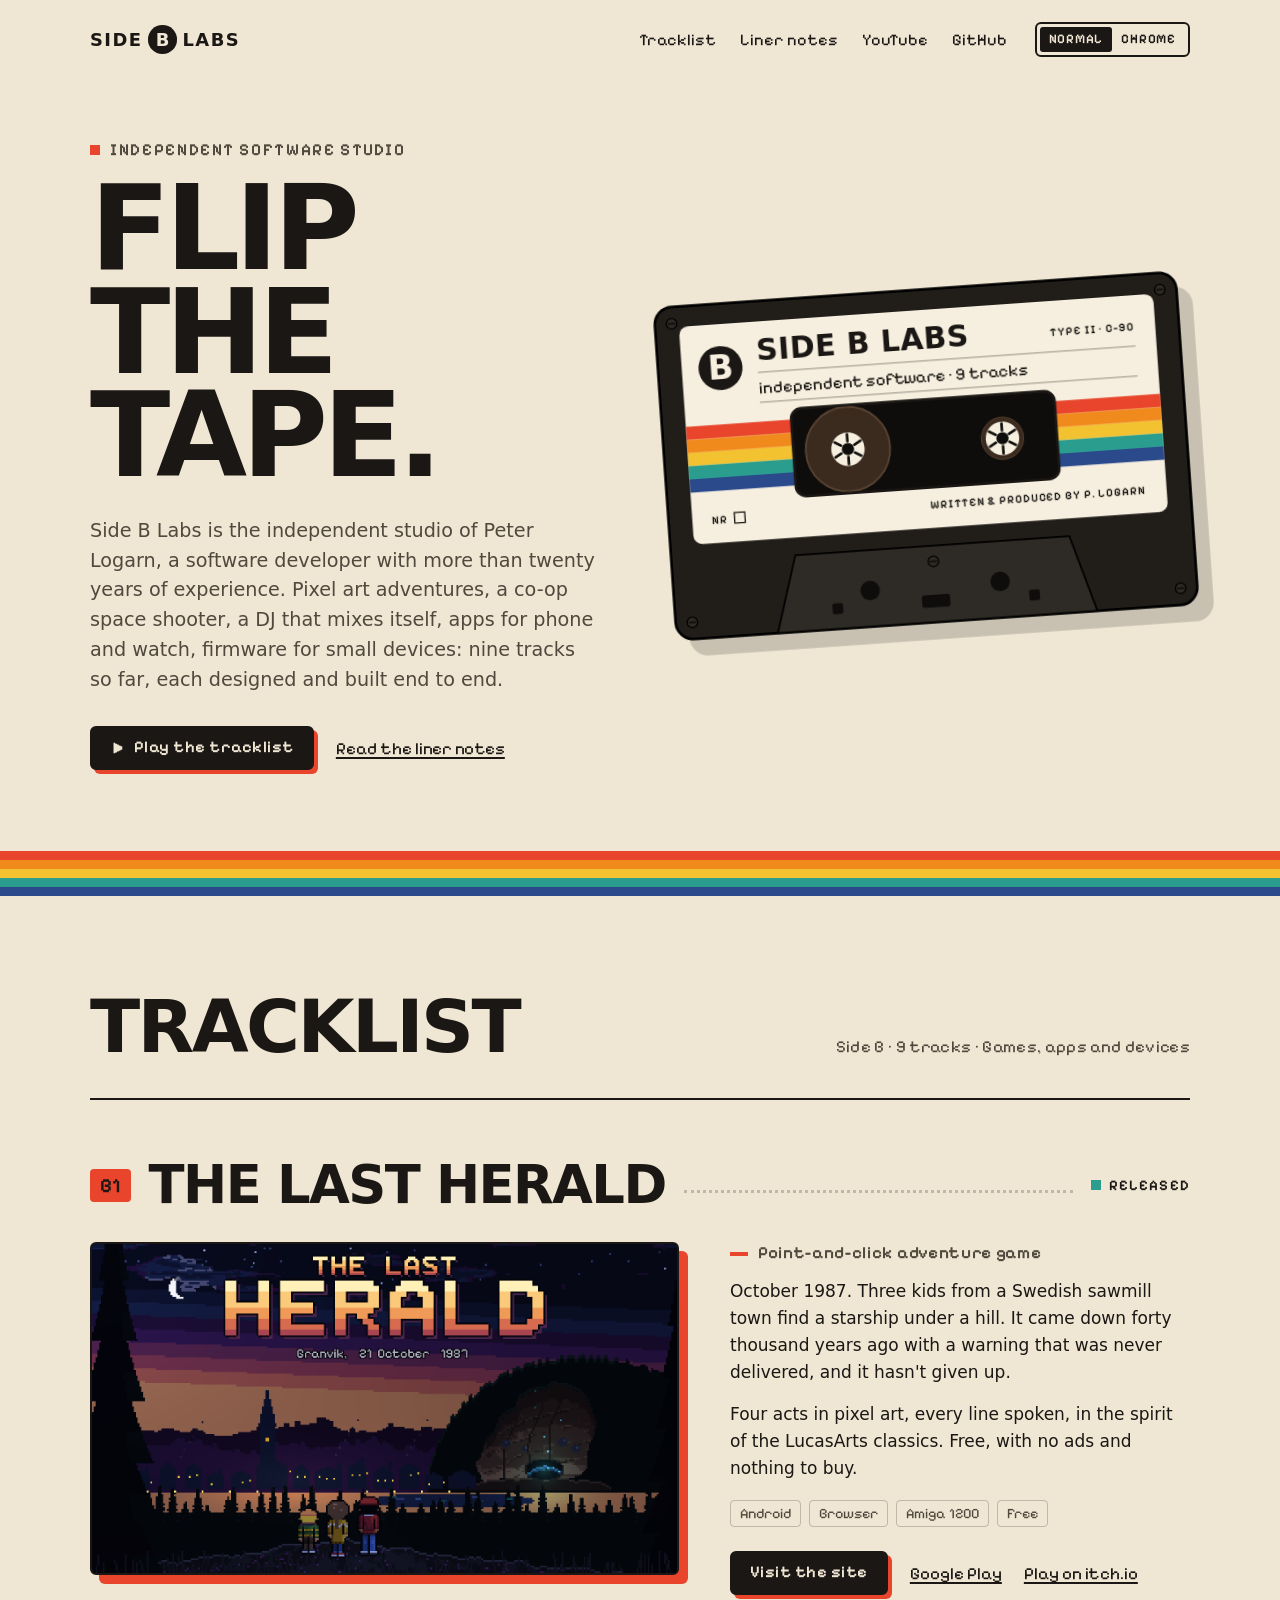
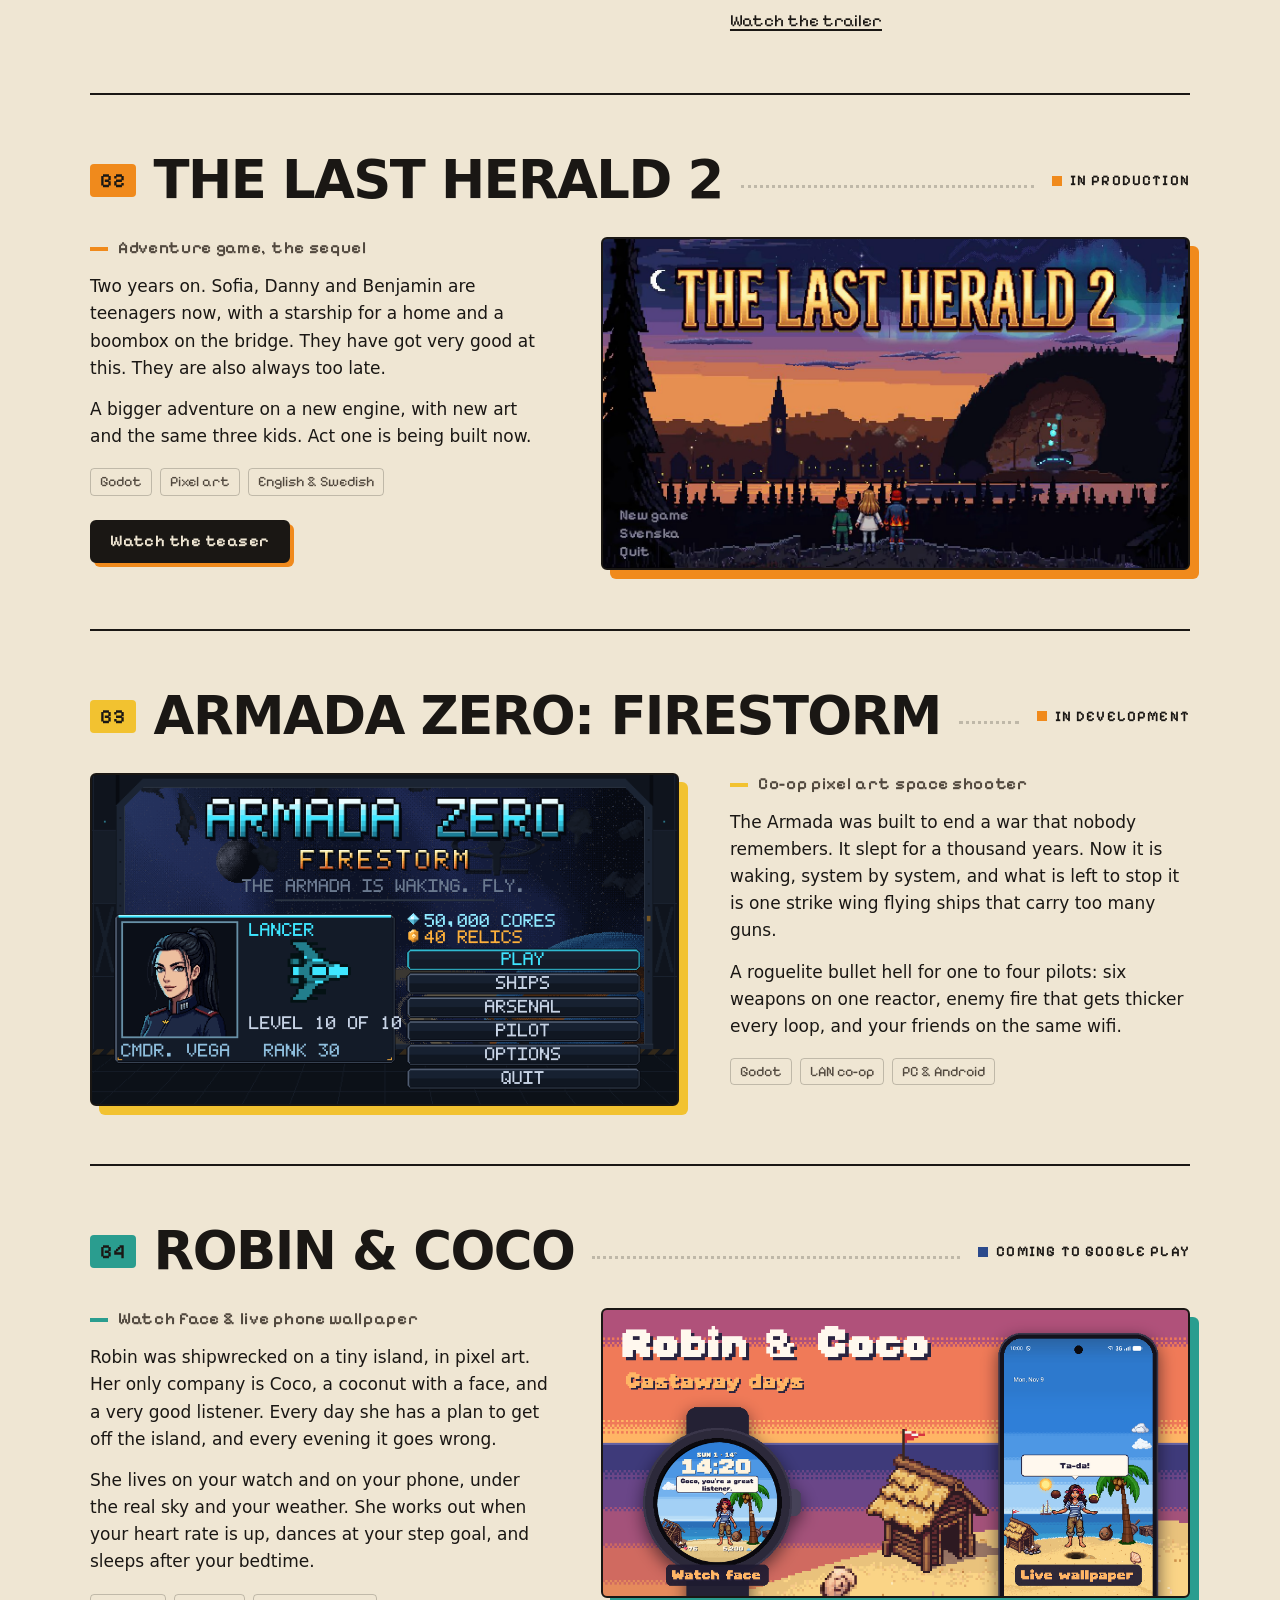
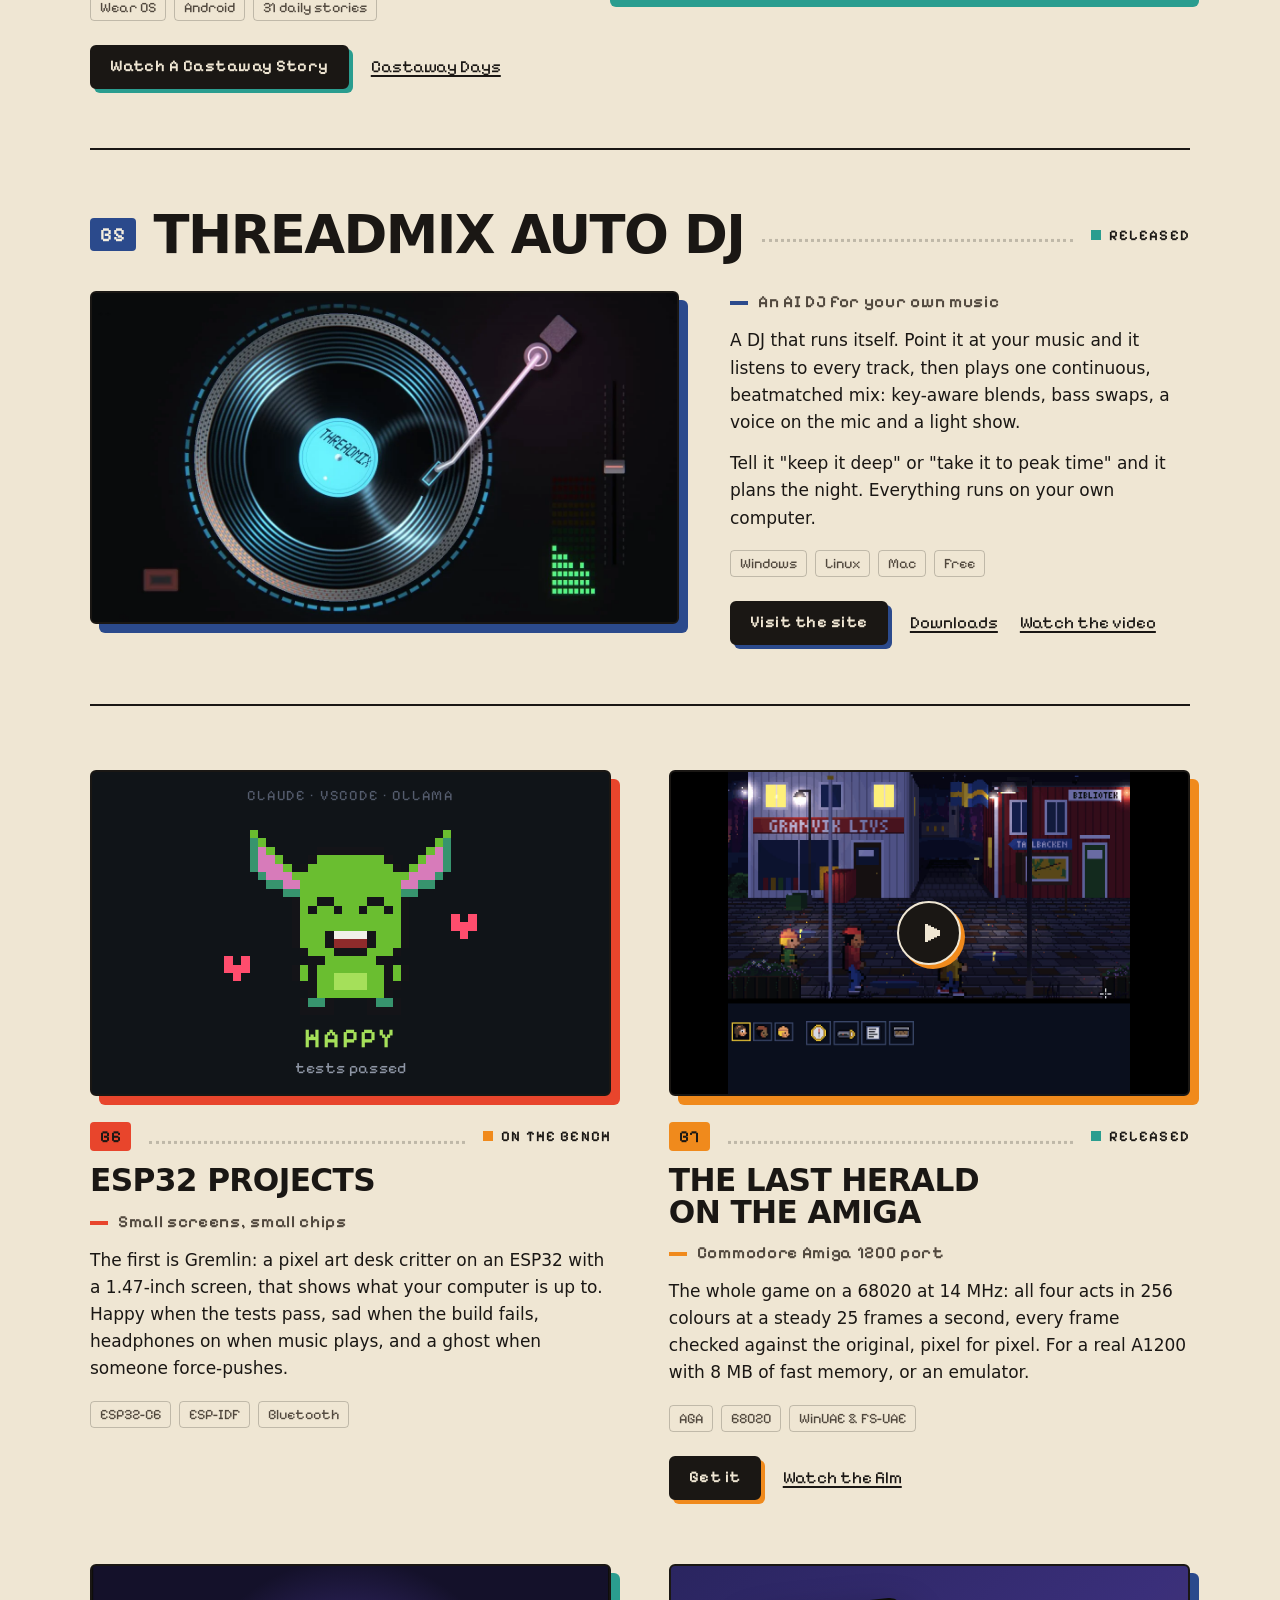
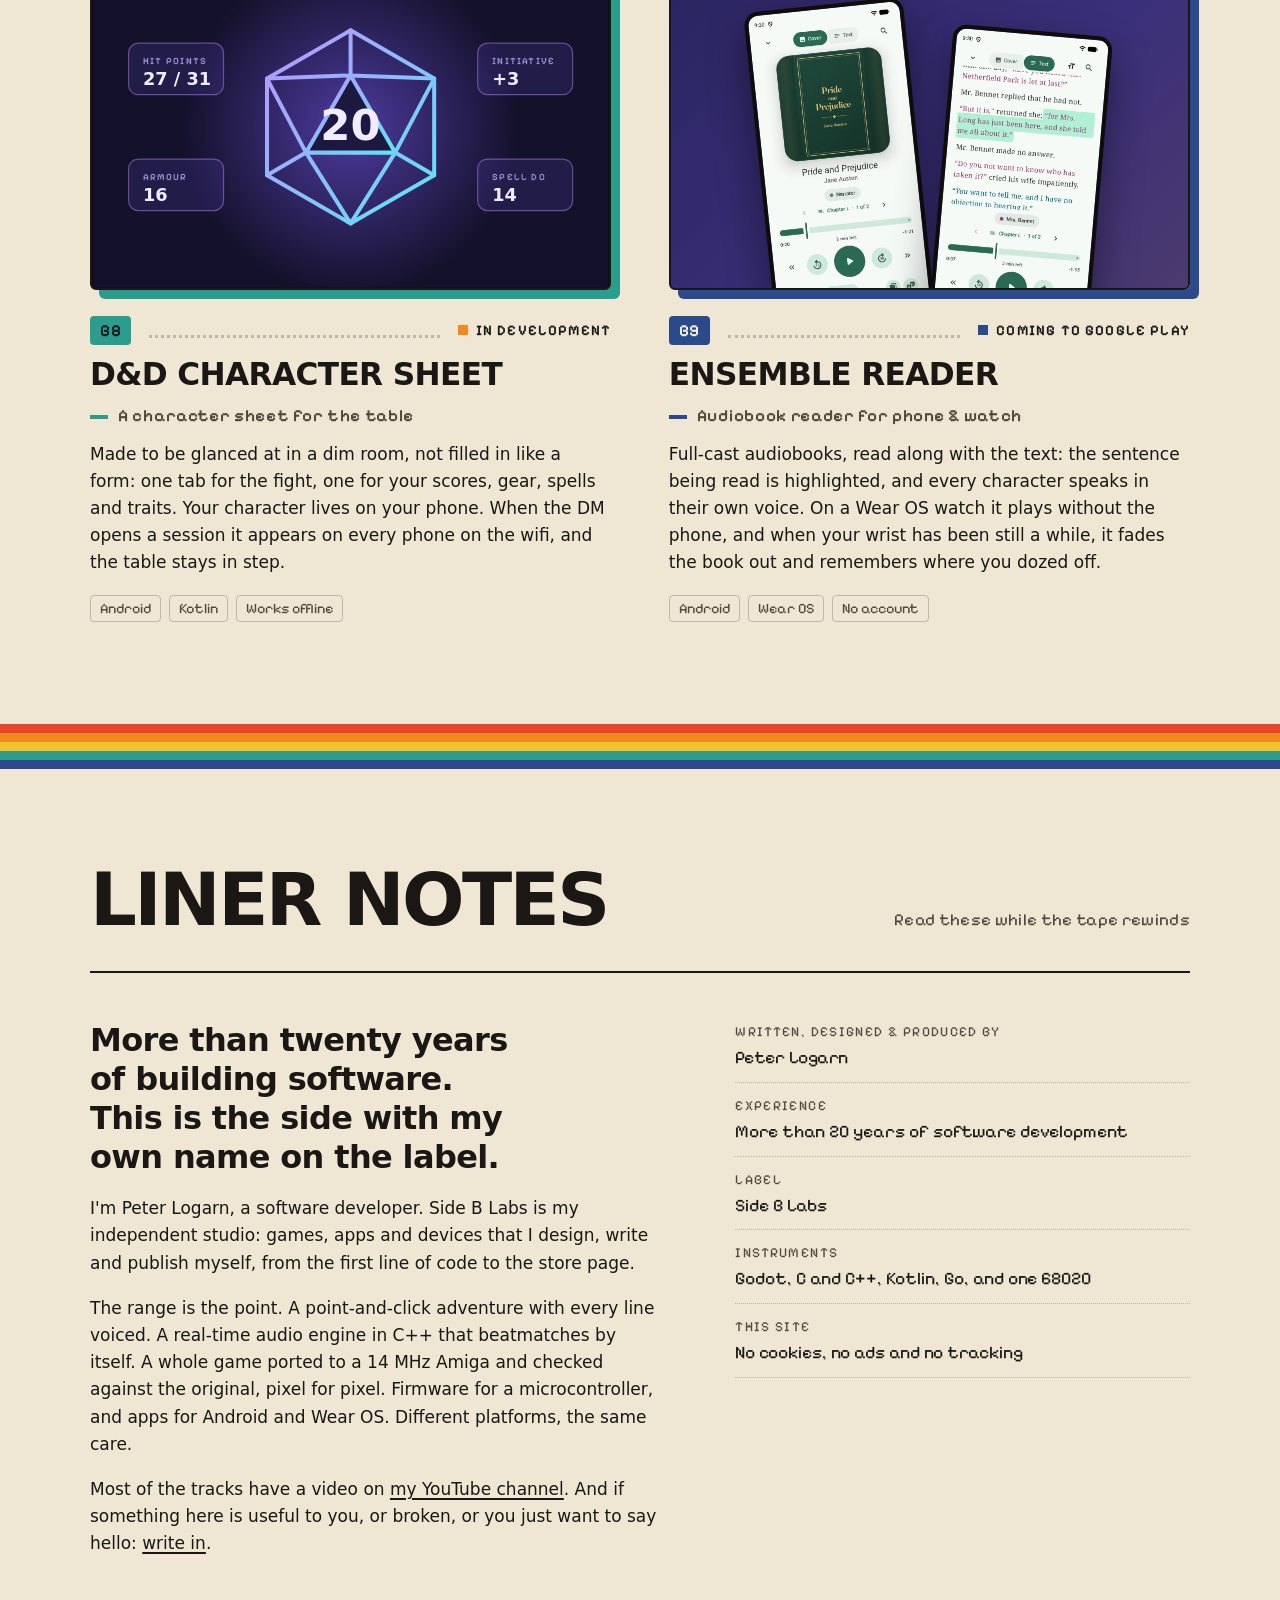
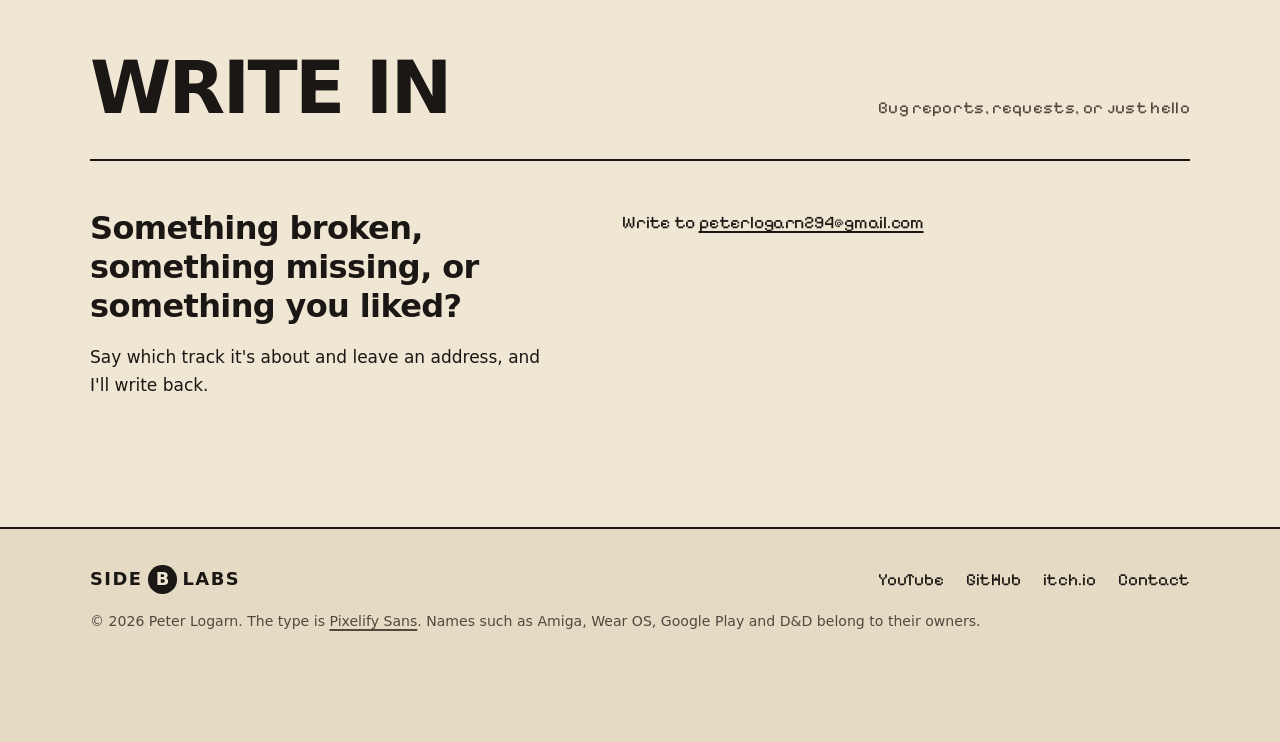
==== commit 241c9140: "Robin & Coco: A Castaway Story is the film on the button, Castaway Days the link beside it Co-Author" ====
--- a/index.html
+++ b/index.html
@@ -216,8 +216,8 @@
           <p>She lives on your watch and on your phone, under the real sky and your weather. She works out when your heart rate is up, dances at your step goal, and sleeps after your bedtime.</p>
           <ul class="tags"><li>Wear OS</li><li>Android</li><li>31 daily stories</li></ul>
           <p class="links">
-            <a class="btn" href="https://www.youtube.com/watch?v=mbs01jqCH_Y" rel="noopener">Watch the video</a>
-            <a href="https://www.youtube.com/watch?v=5Y0hx-QC5Co" rel="noopener">A castaway story</a>
+            <a class="btn" href="https://www.youtube.com/watch?v=5Y0hx-QC5Co" rel="noopener">Watch A Castaway Story</a>
+            <a href="https://www.youtube.com/watch?v=mbs01jqCH_Y" rel="noopener">Castaway Days</a>
           </p>
         </div>
       </div>
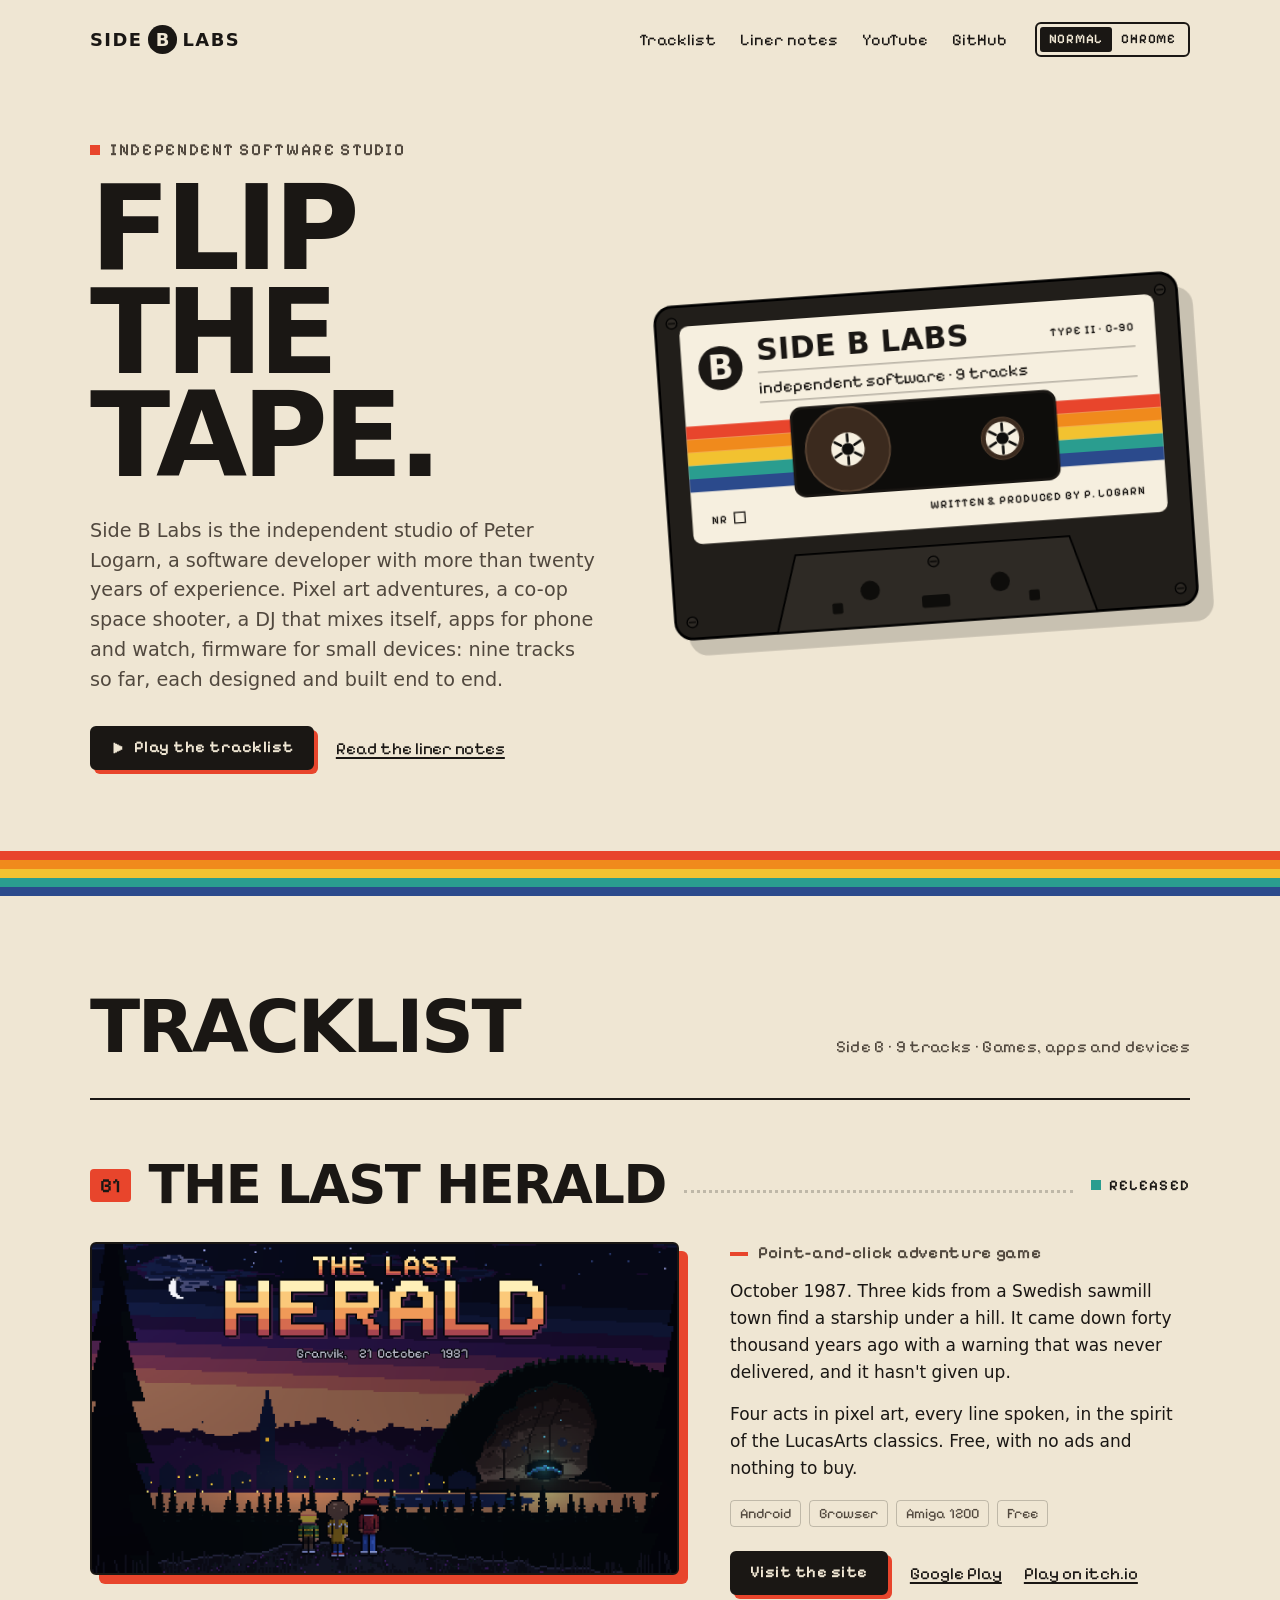
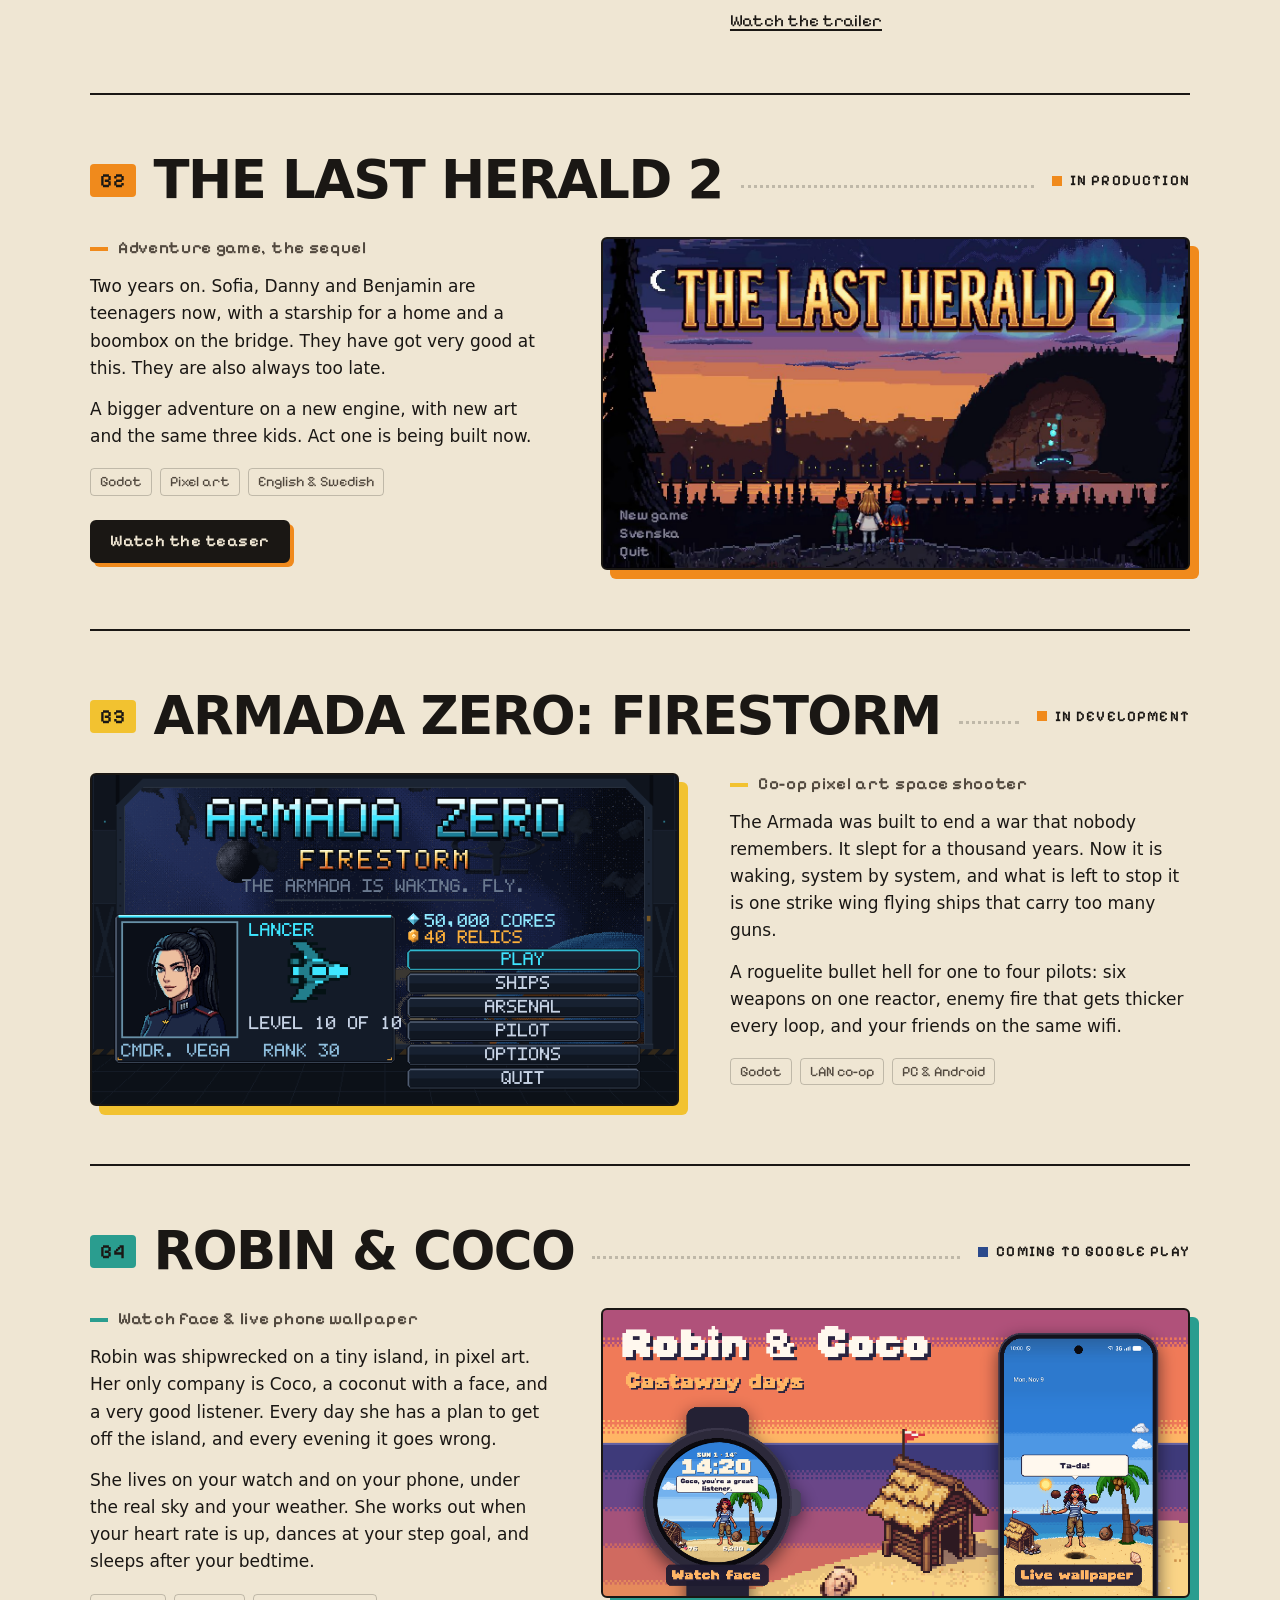
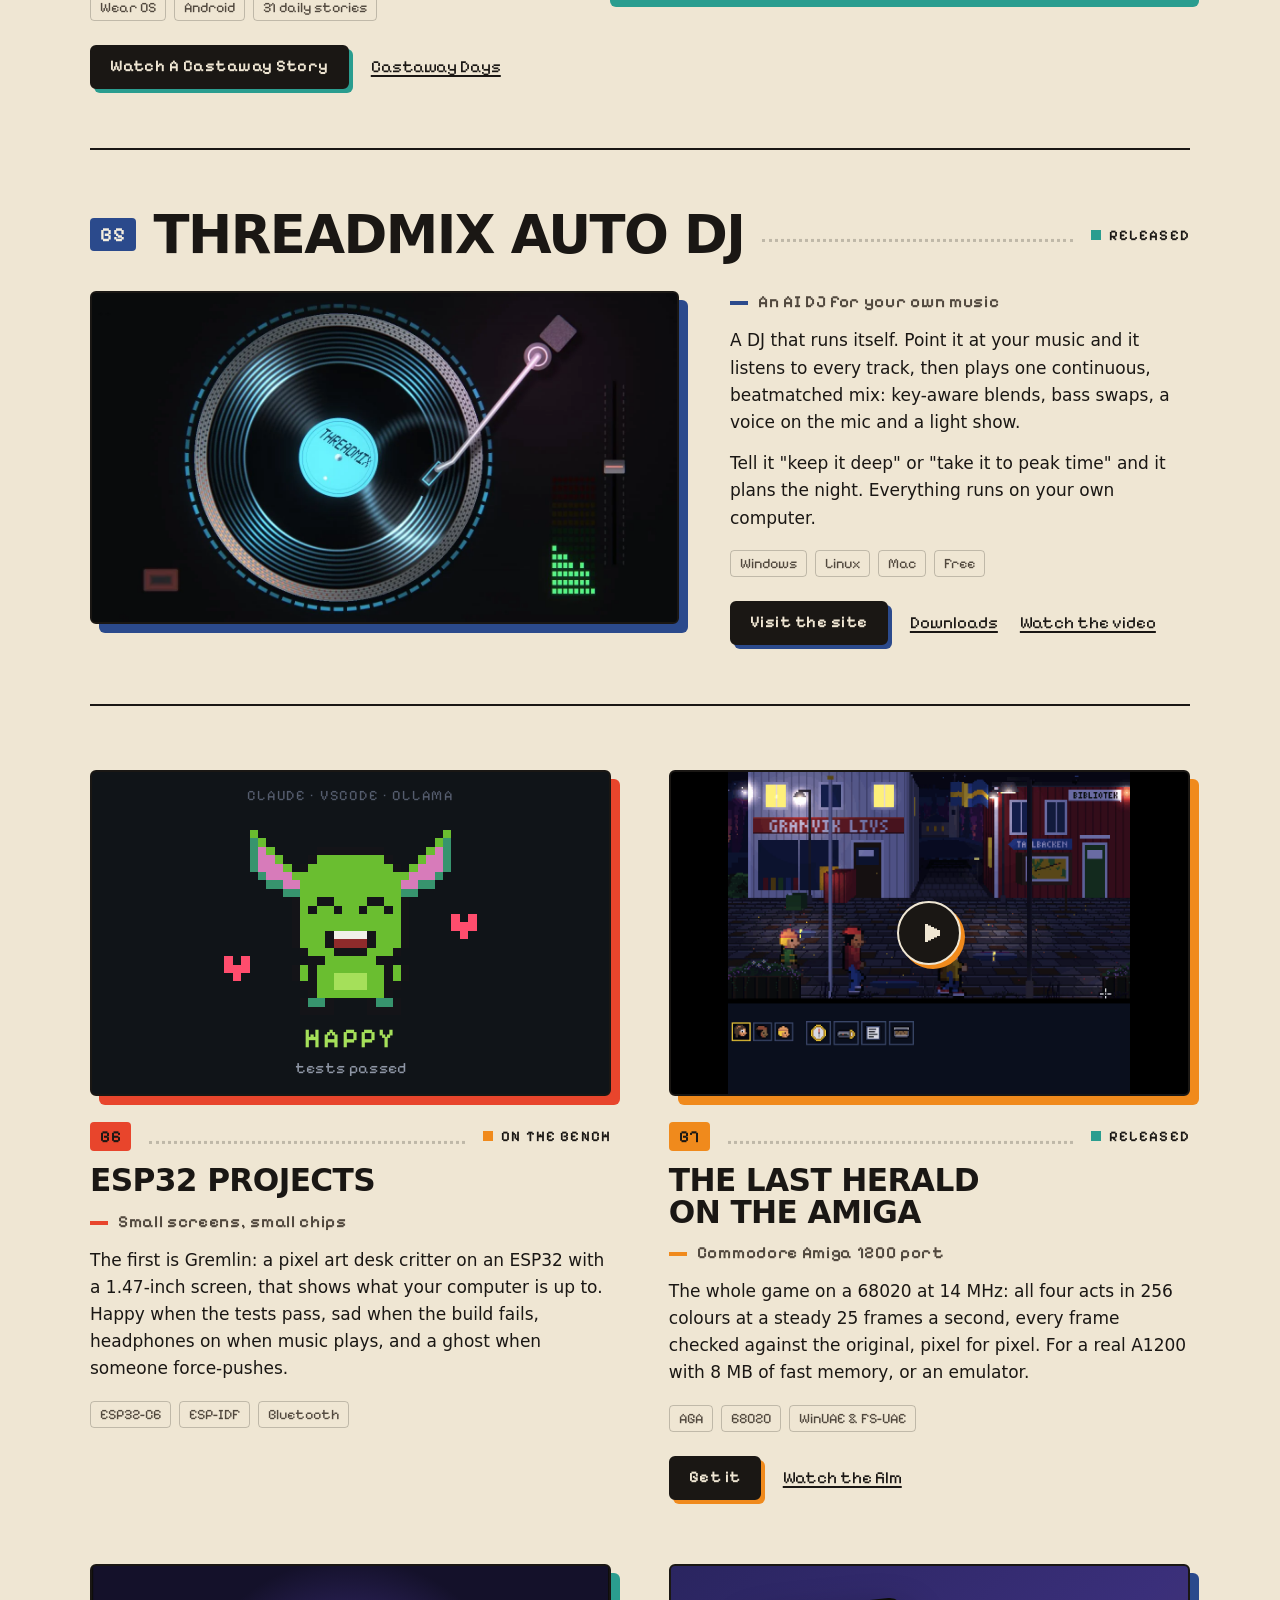
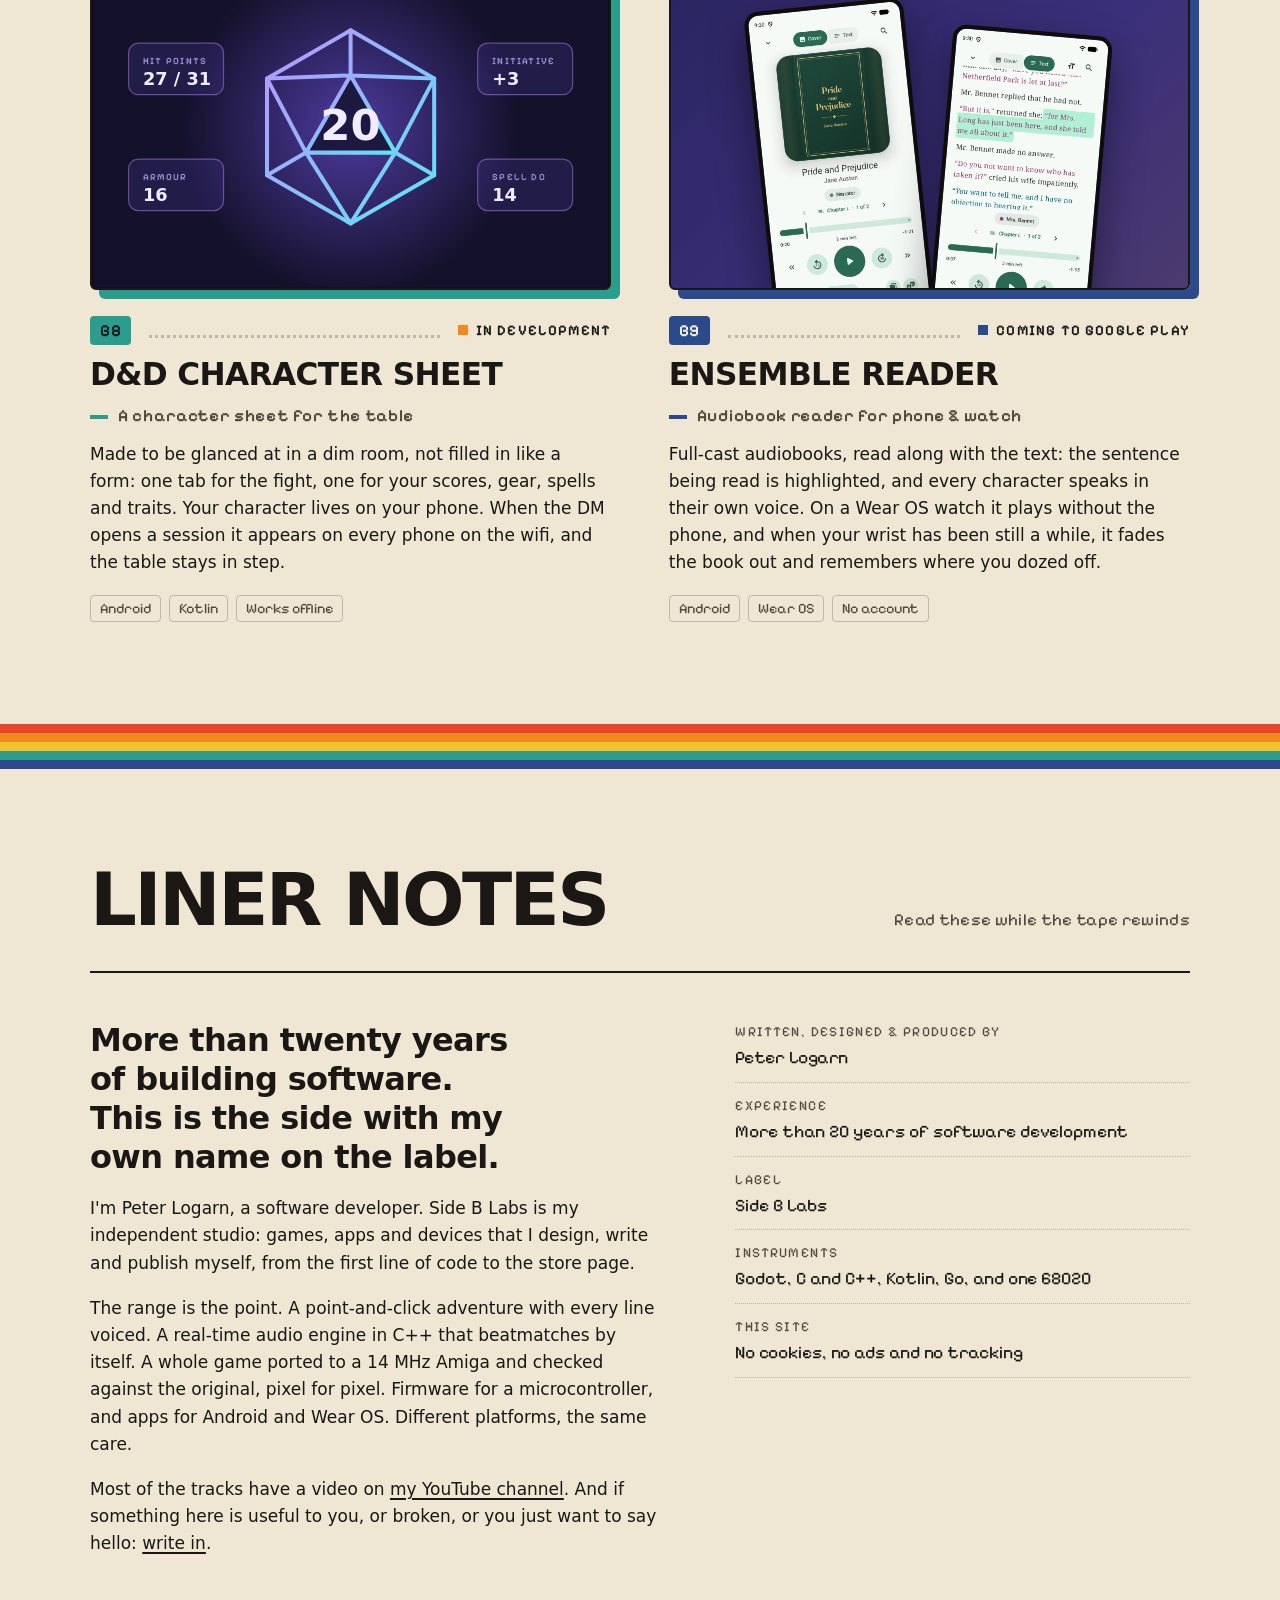
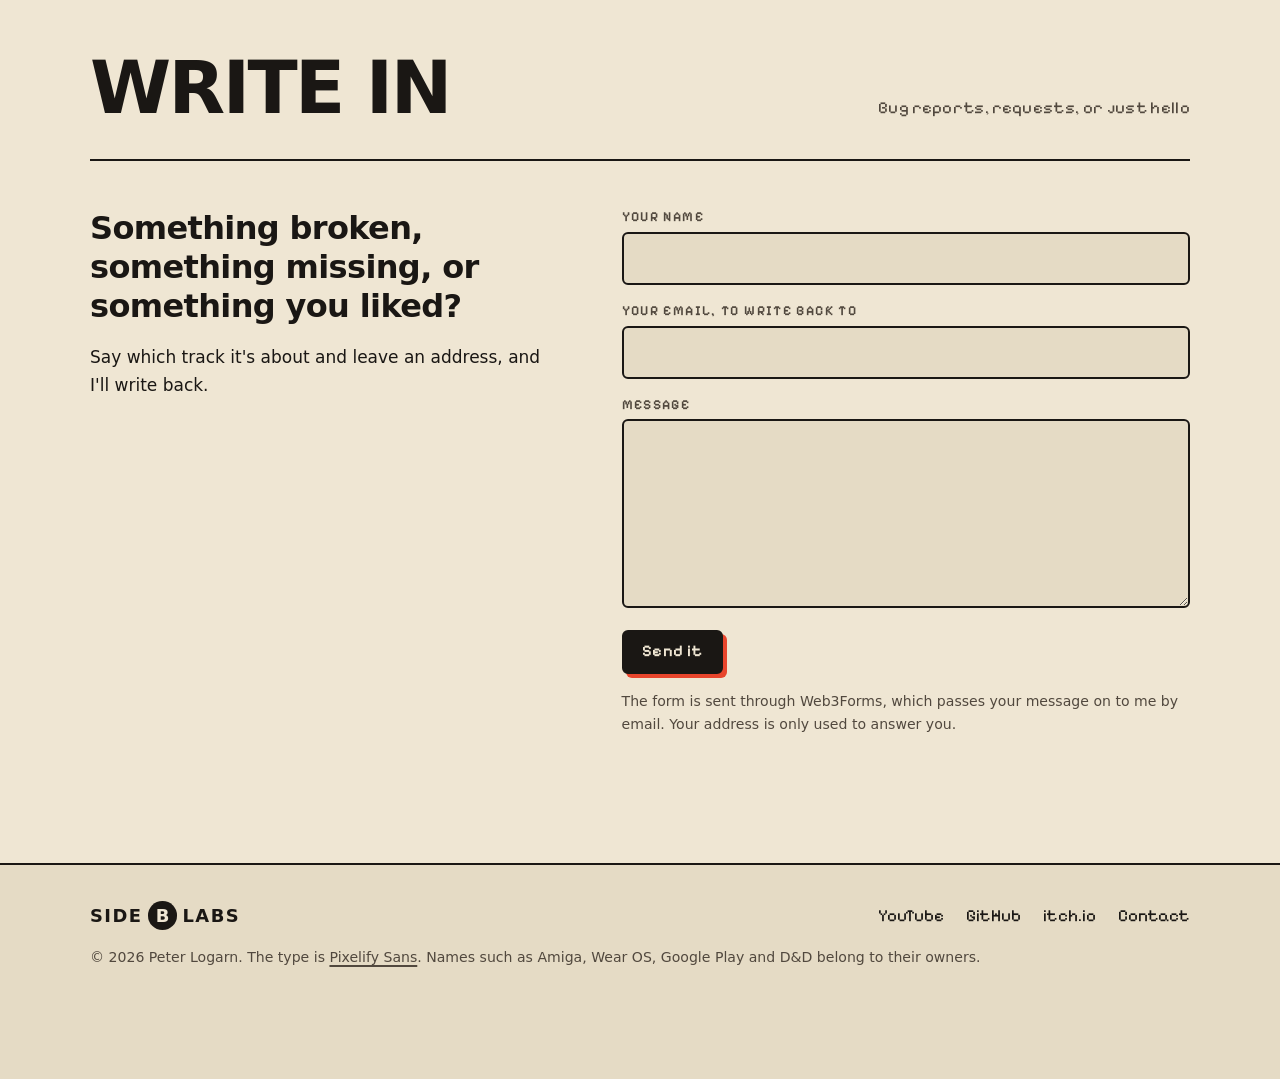
==== commit 361aede2: "The contact form is switched on Its Web3Forms key is in the form, and a test message went through. T" ====
--- a/index.html
+++ b/index.html
@@ -385,9 +385,9 @@
         <p>Say which track it's about and leave an address, and I'll write back.</p>
       </div>
       <!-- The form is sent by Web3Forms (web3forms.com). The value of access_key is the key they
-           mail you; it's meant to be public. While it's empty, js/site.js shows a line to write to instead. -->
+           mailed; it's meant to be public: all it can do is send a message to the address it belongs to. -->
       <form class="contact-form" action="https://api.web3forms.com/submit" method="POST">
-        <input type="hidden" name="access_key" value="">
+        <input type="hidden" name="access_key" value="192af450-07fc-48d7-8f1f-1c5e8c57be84">
         <input type="hidden" name="subject" value="A message from sideblabs.com">
         <input type="hidden" name="from_name" value="Side B Labs website">
         <input type="checkbox" name="botcheck" class="sr" tabindex="-1" autocomplete="off" aria-hidden="true">
--- a/css/site.css
+++ b/css/site.css
@@ -341,8 +341,7 @@
 .form-foot .btn:disabled { opacity: .55; cursor: default; transform: none; }
 .form-status { font-size: 1.02rem; }
 .form-status.bad { color: var(--s1); }
-.contact-form .small, .contact-fallback .small { margin-top: 10px; font-size: .88rem; color: var(--ink-2); }
-.contact-fallback { font-family: var(--pixel); font-size: 1.1rem; }
+.contact-form .small { margin-top: 10px; font-size: .88rem; color: var(--ink-2); }
 @media (max-width: 900px) { .contact-body { grid-template-columns: 1fr; } }
 
 /* ---- The video window ---- */
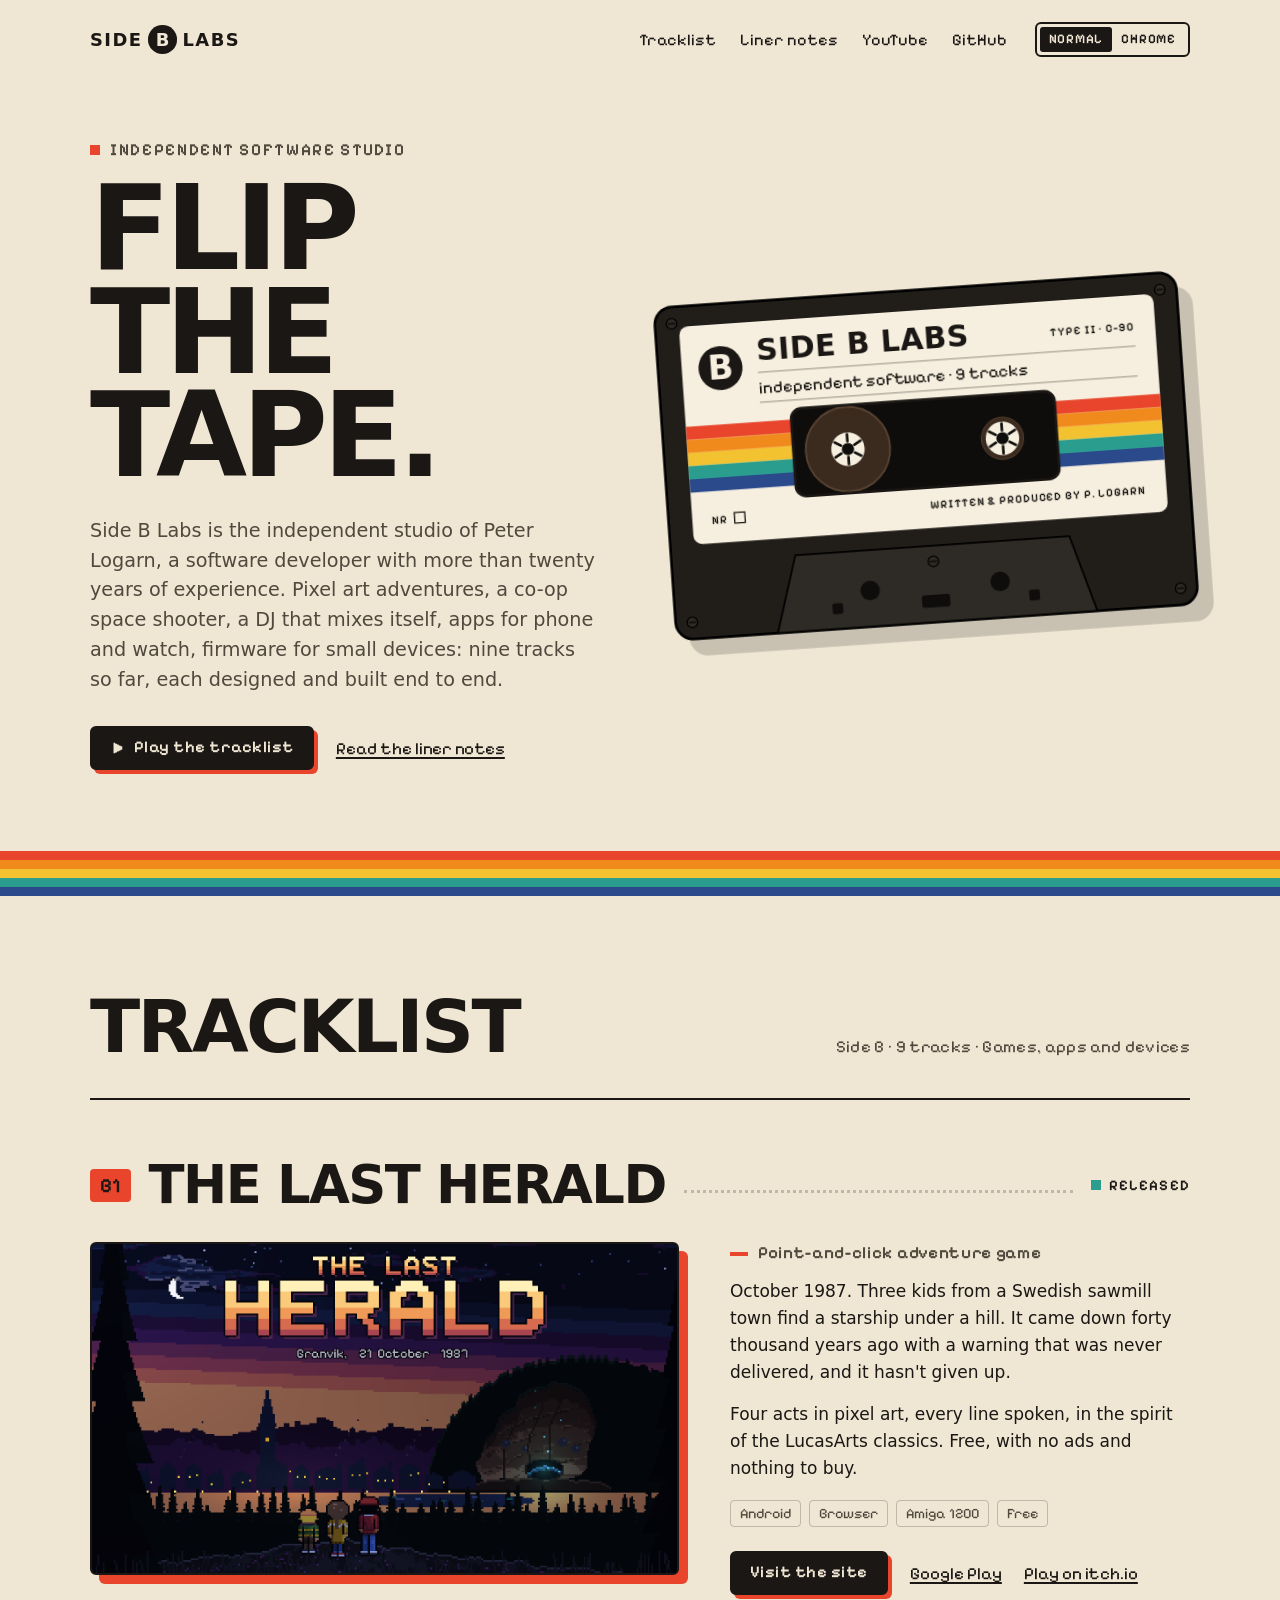
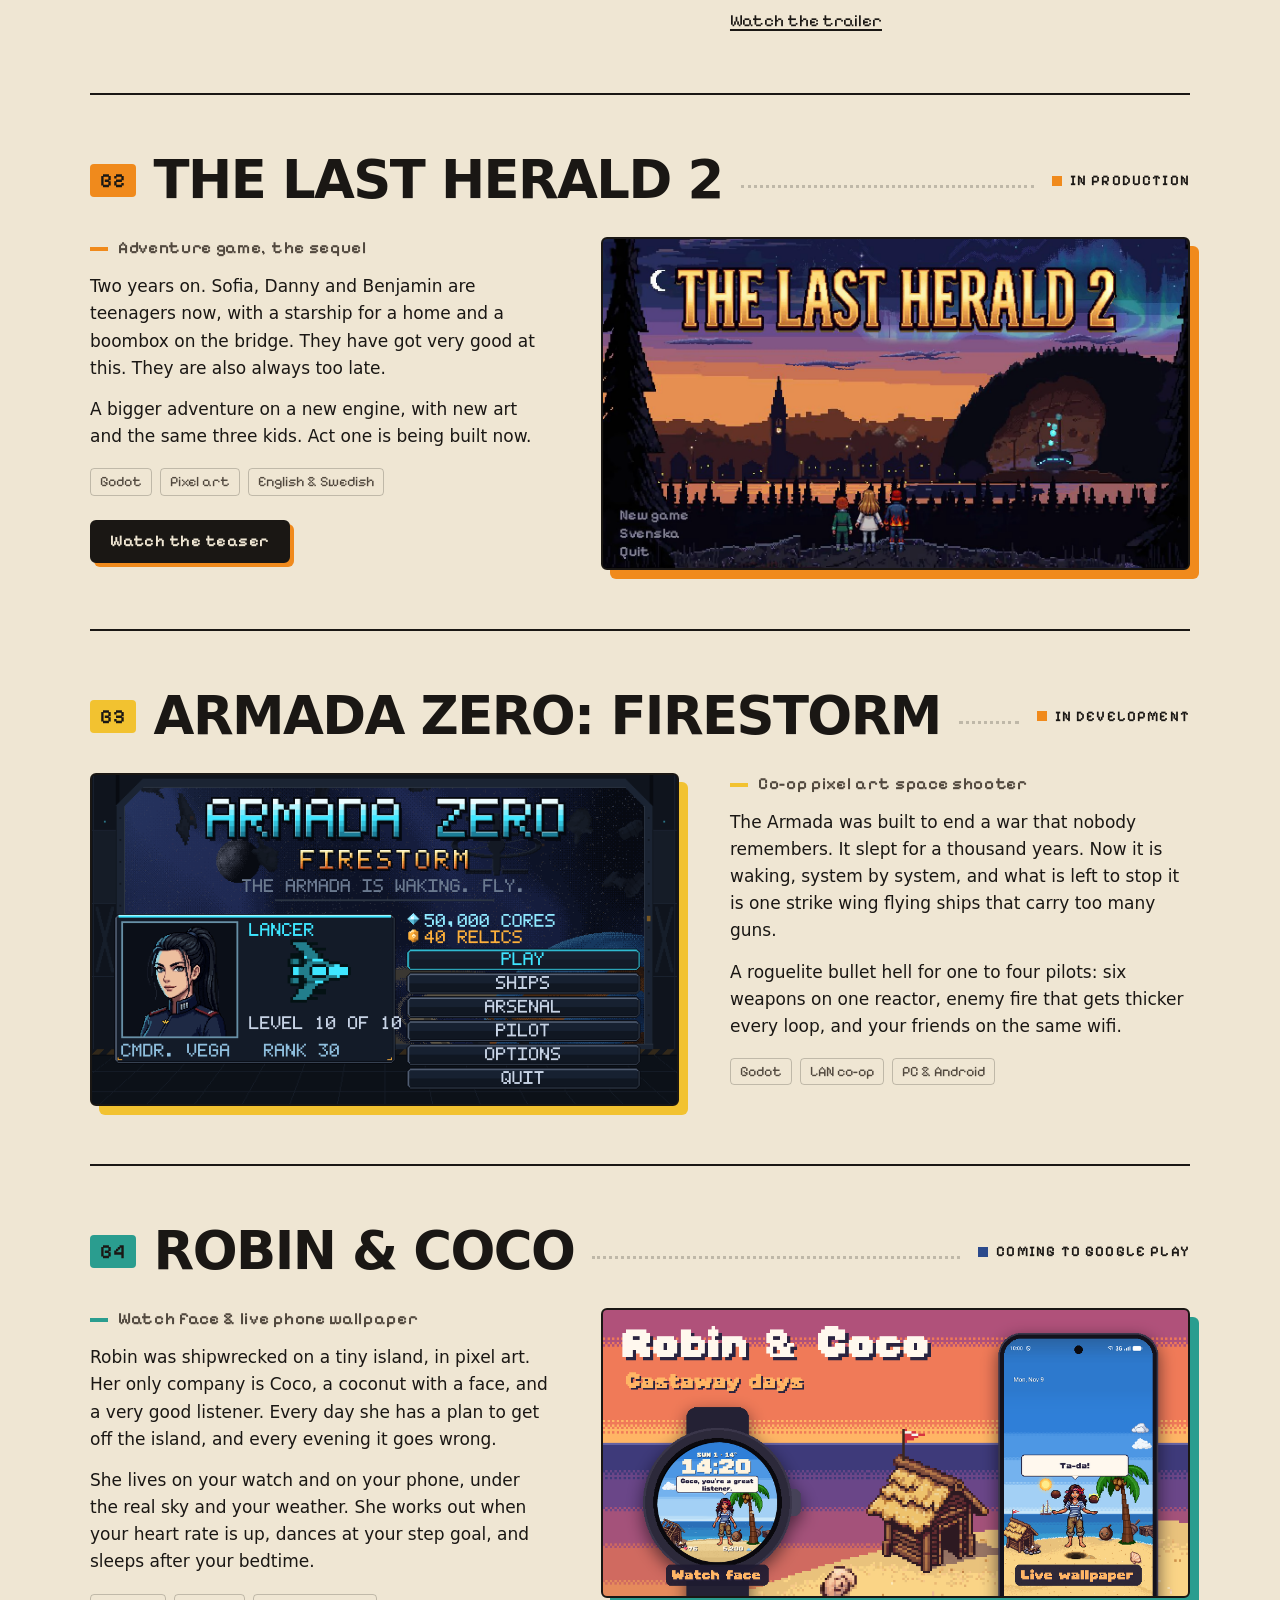
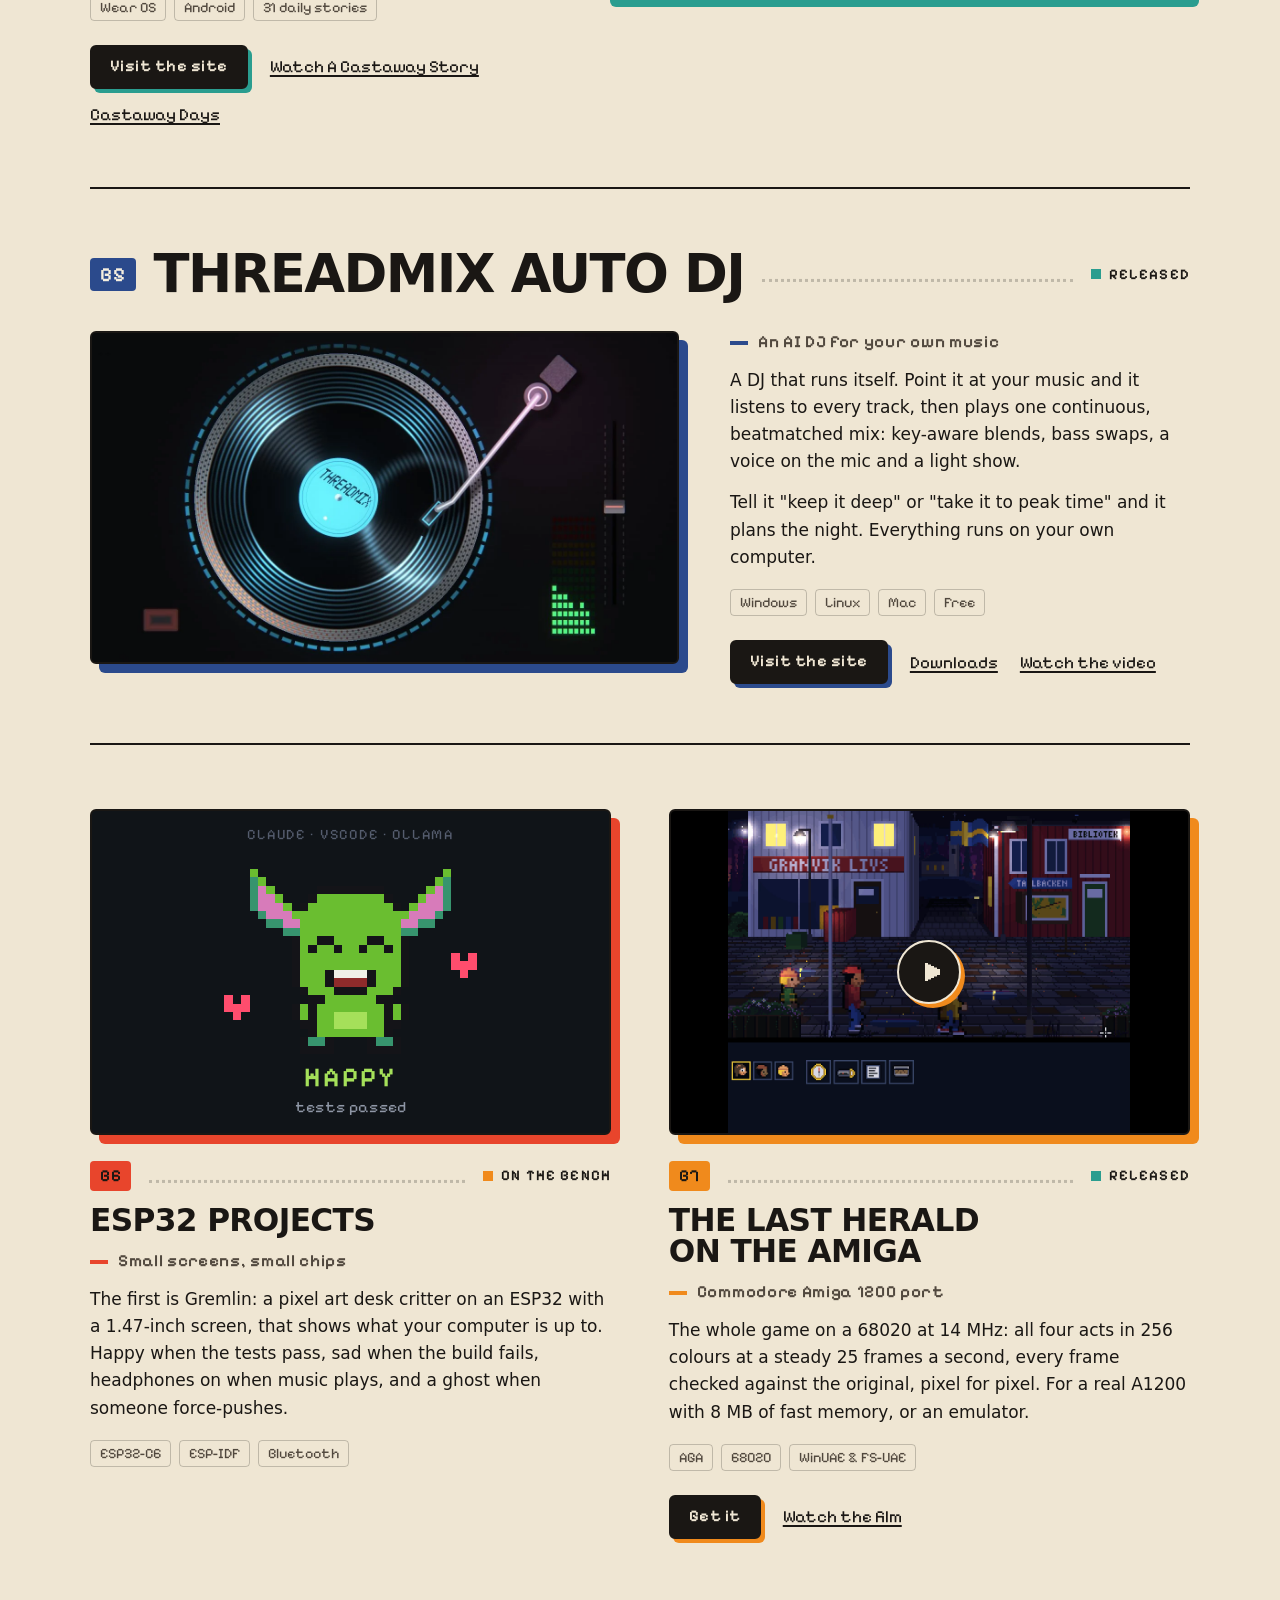
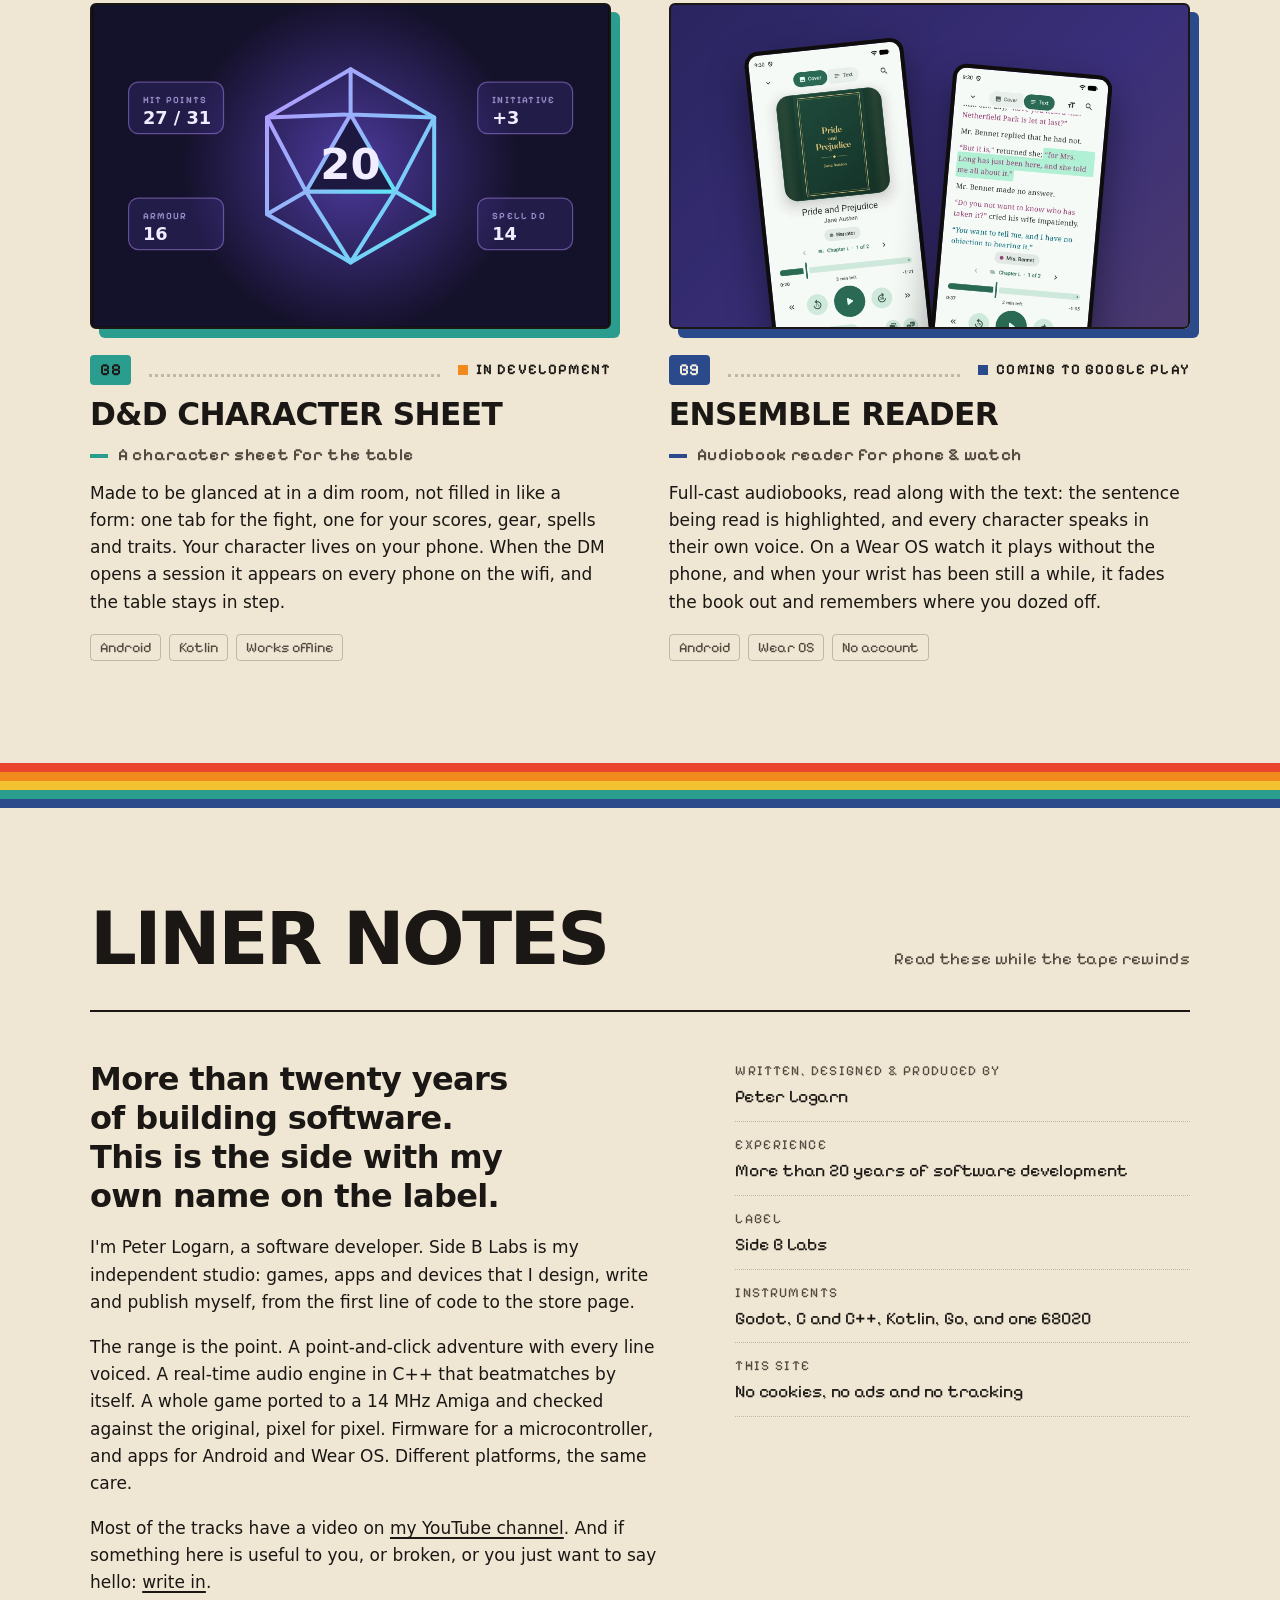
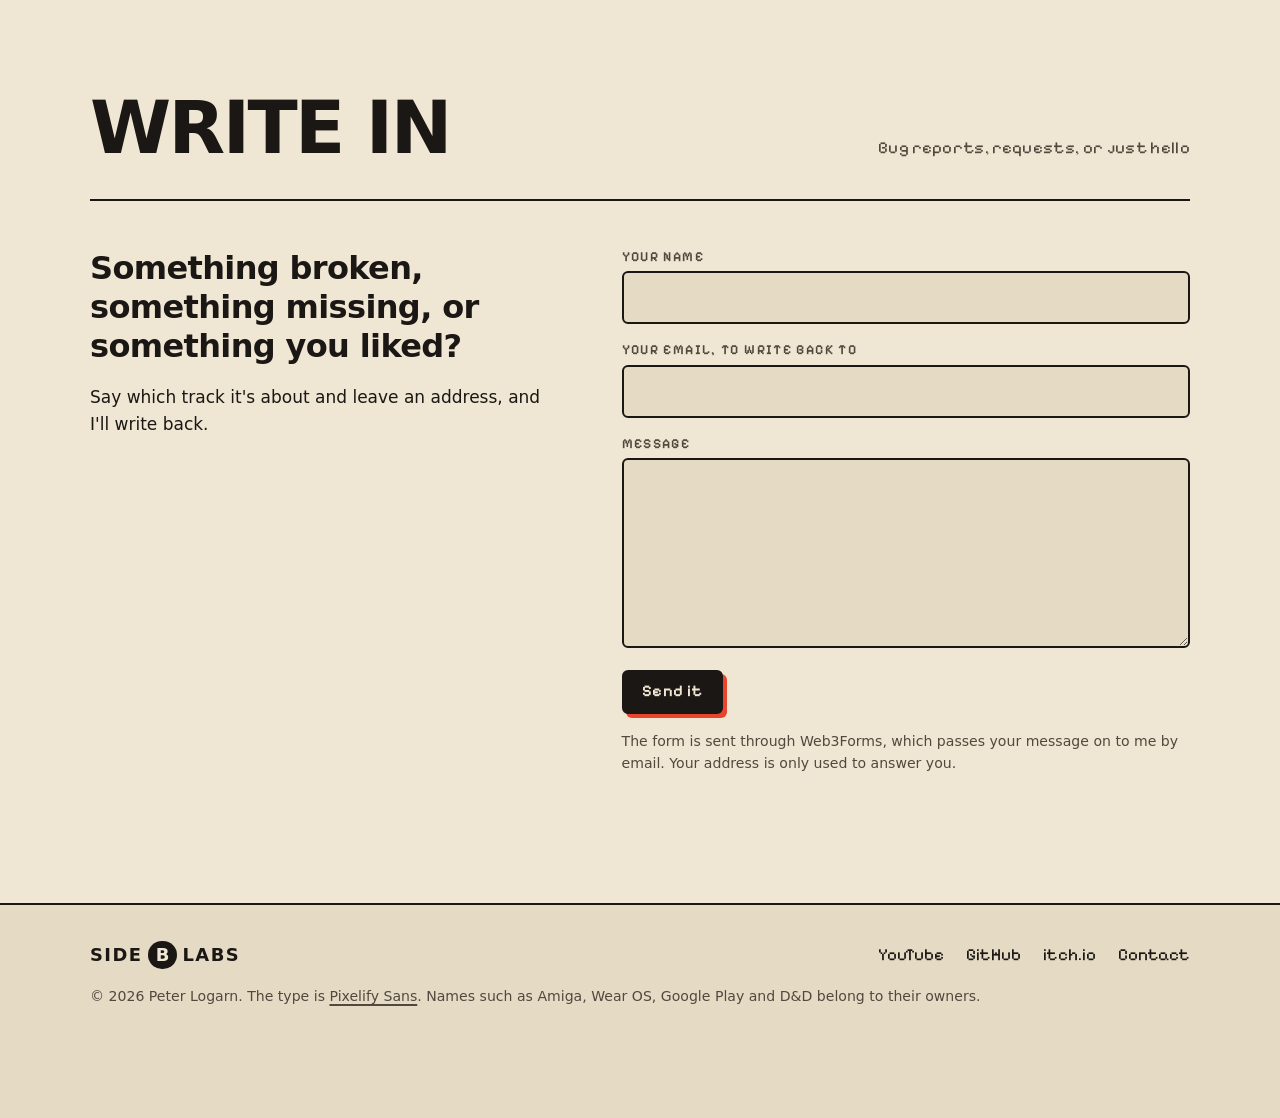
==== commit 1e7715a4: "Robin & Coco's own site, with its privacy policy robin-coco/ is a small site in the app's look: its " ====
--- a/index.html
+++ b/index.html
@@ -207,16 +207,17 @@
         <span class="status soon">Coming to Google Play</span>
       </header>
       <div class="track-body">
-        <div class="art">
+        <a class="art" href="robin-coco/">
           <img src="assets/tracks/robin-coco.png" width="1024" height="500" loading="lazy" alt="Robin and Coco: Castaway Days. Robin on her desert island in pixel art, as a watch face on a watch and as a live wallpaper on a phone.">
-        </div>
+        </a>
         <div class="notes">
           <p class="kind">Watch face &amp; live phone wallpaper</p>
           <p>Robin was shipwrecked on a tiny island, in pixel art. Her only company is Coco, a coconut with a face, and a very good listener. Every day she has a plan to get off the island, and every evening it goes wrong.</p>
           <p>She lives on your watch and on your phone, under the real sky and your weather. She works out when your heart rate is up, dances at your step goal, and sleeps after your bedtime.</p>
           <ul class="tags"><li>Wear OS</li><li>Android</li><li>31 daily stories</li></ul>
           <p class="links">
-            <a class="btn" href="https://www.youtube.com/watch?v=5Y0hx-QC5Co" rel="noopener">Watch A Castaway Story</a>
+            <a class="btn" href="robin-coco/">Visit the site</a>
+            <a href="https://www.youtube.com/watch?v=5Y0hx-QC5Co" rel="noopener">Watch A Castaway Story</a>
             <a href="https://www.youtube.com/watch?v=mbs01jqCH_Y" rel="noopener">Castaway Days</a>
           </p>
         </div>
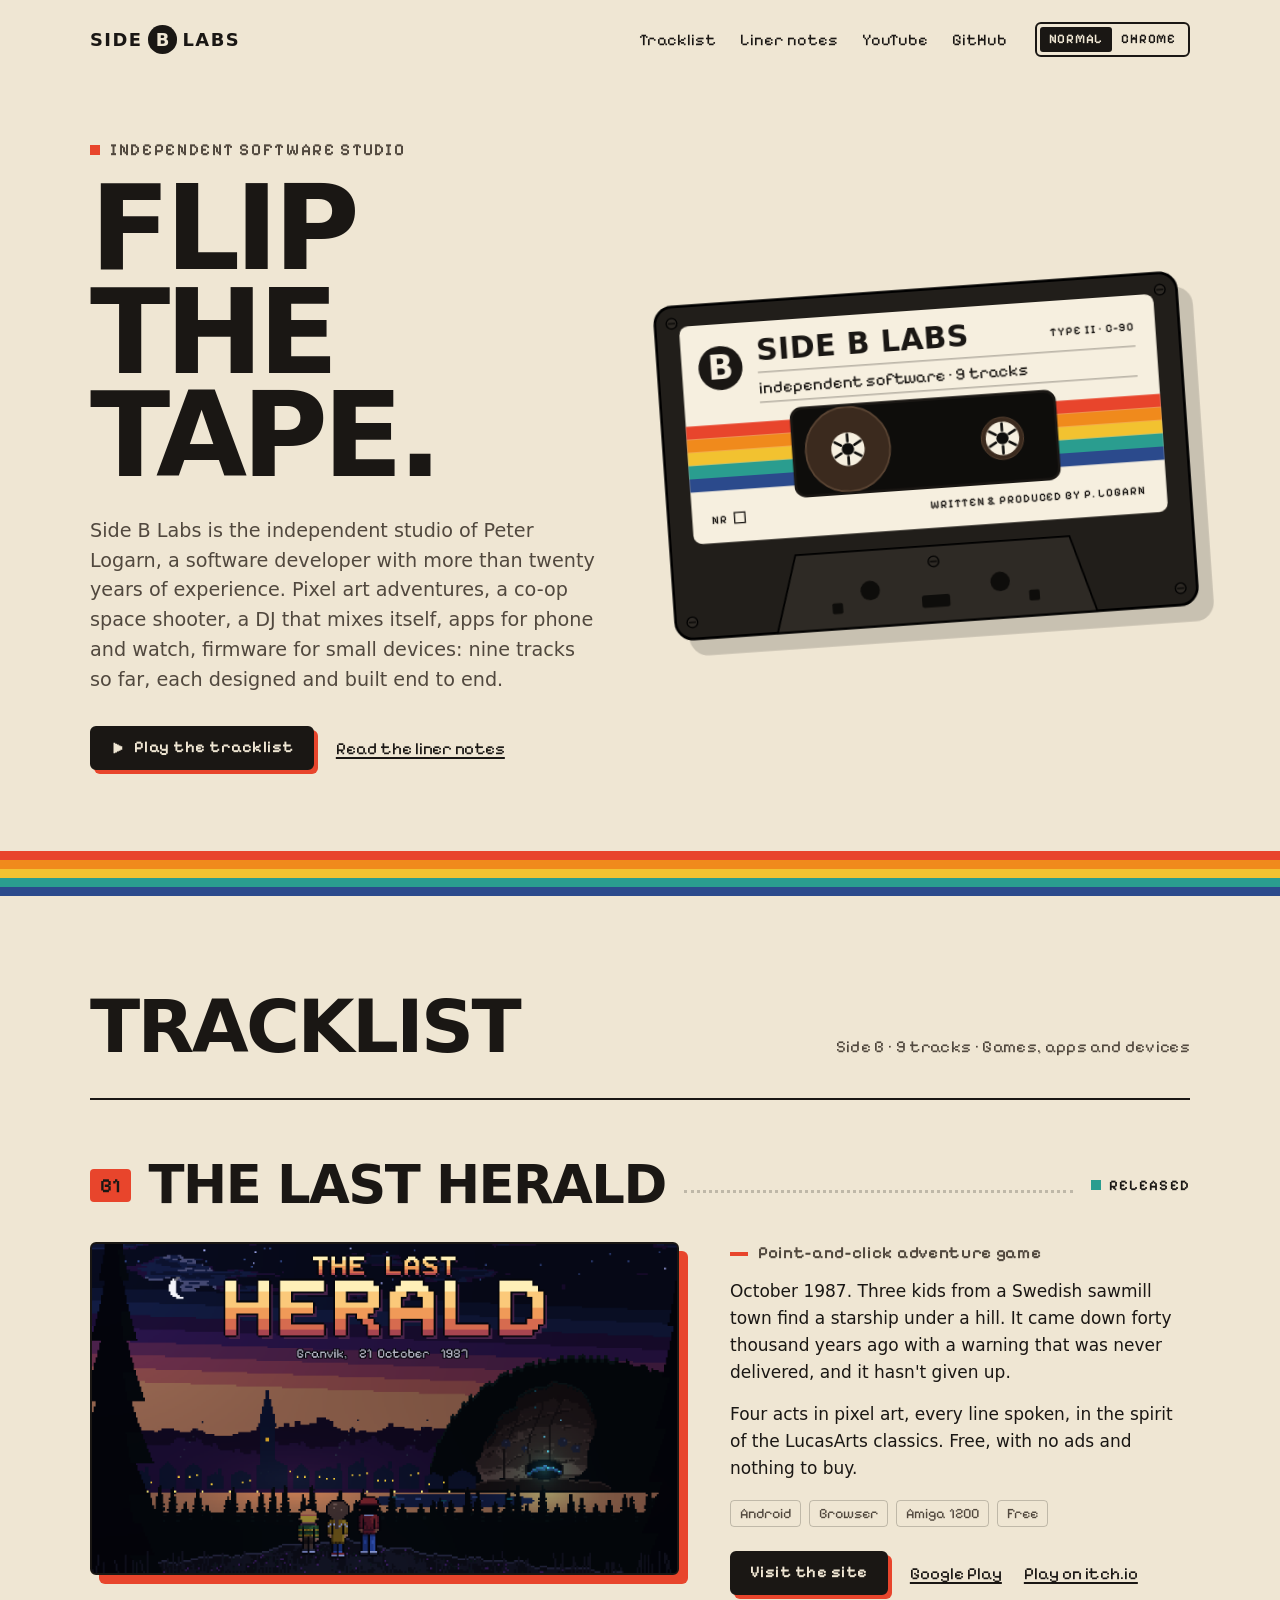
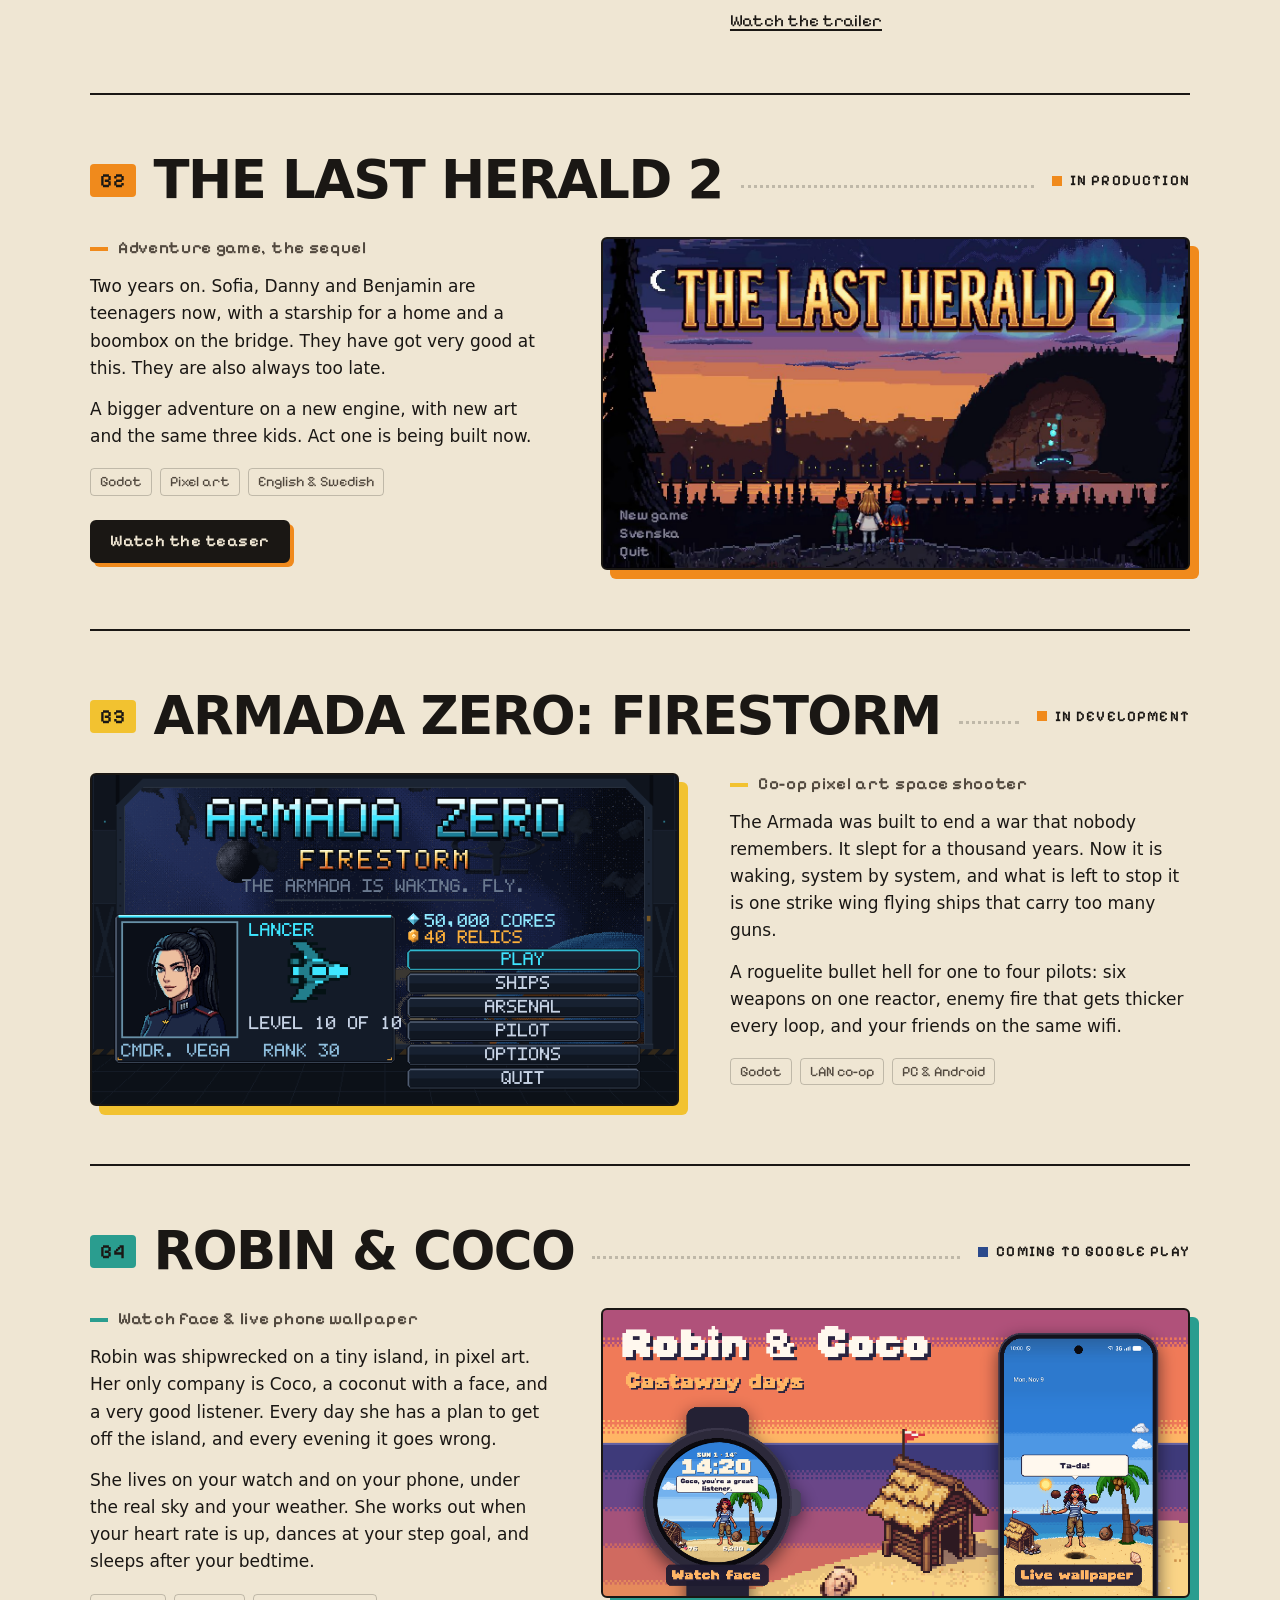
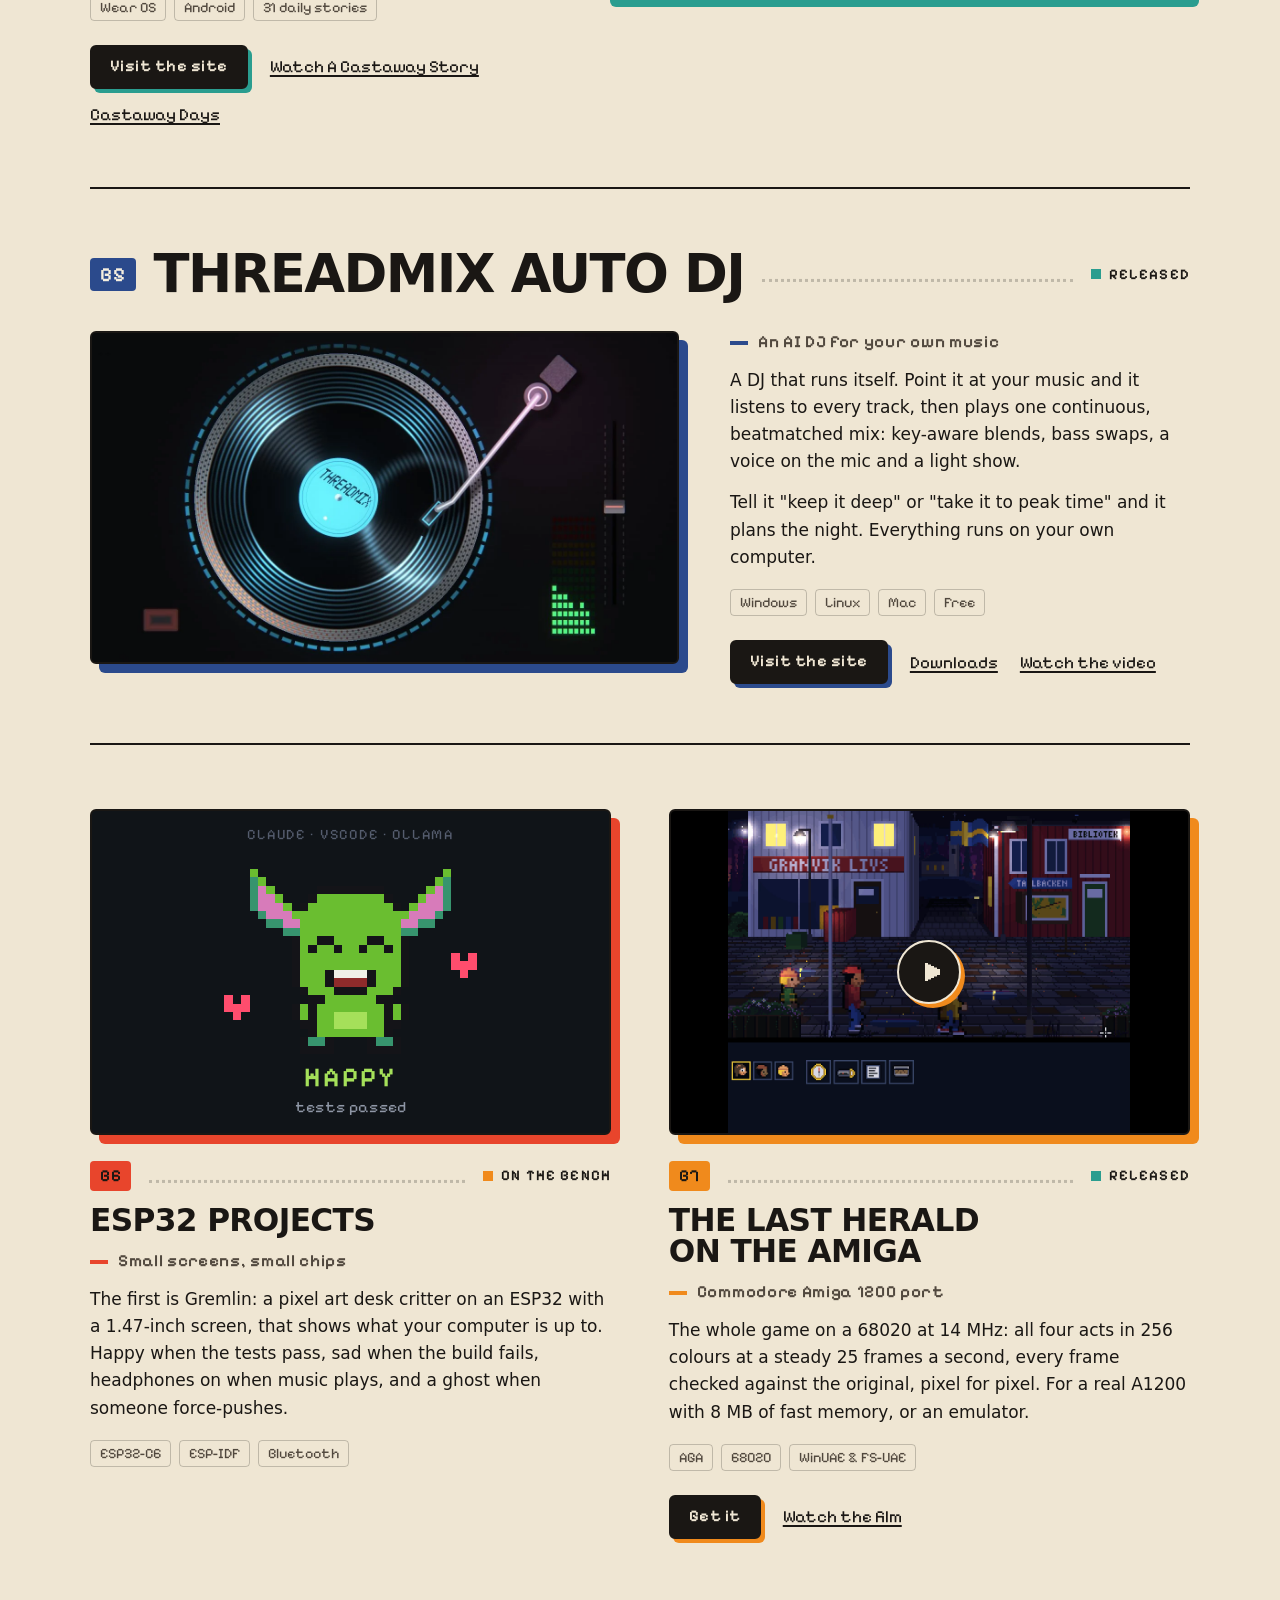
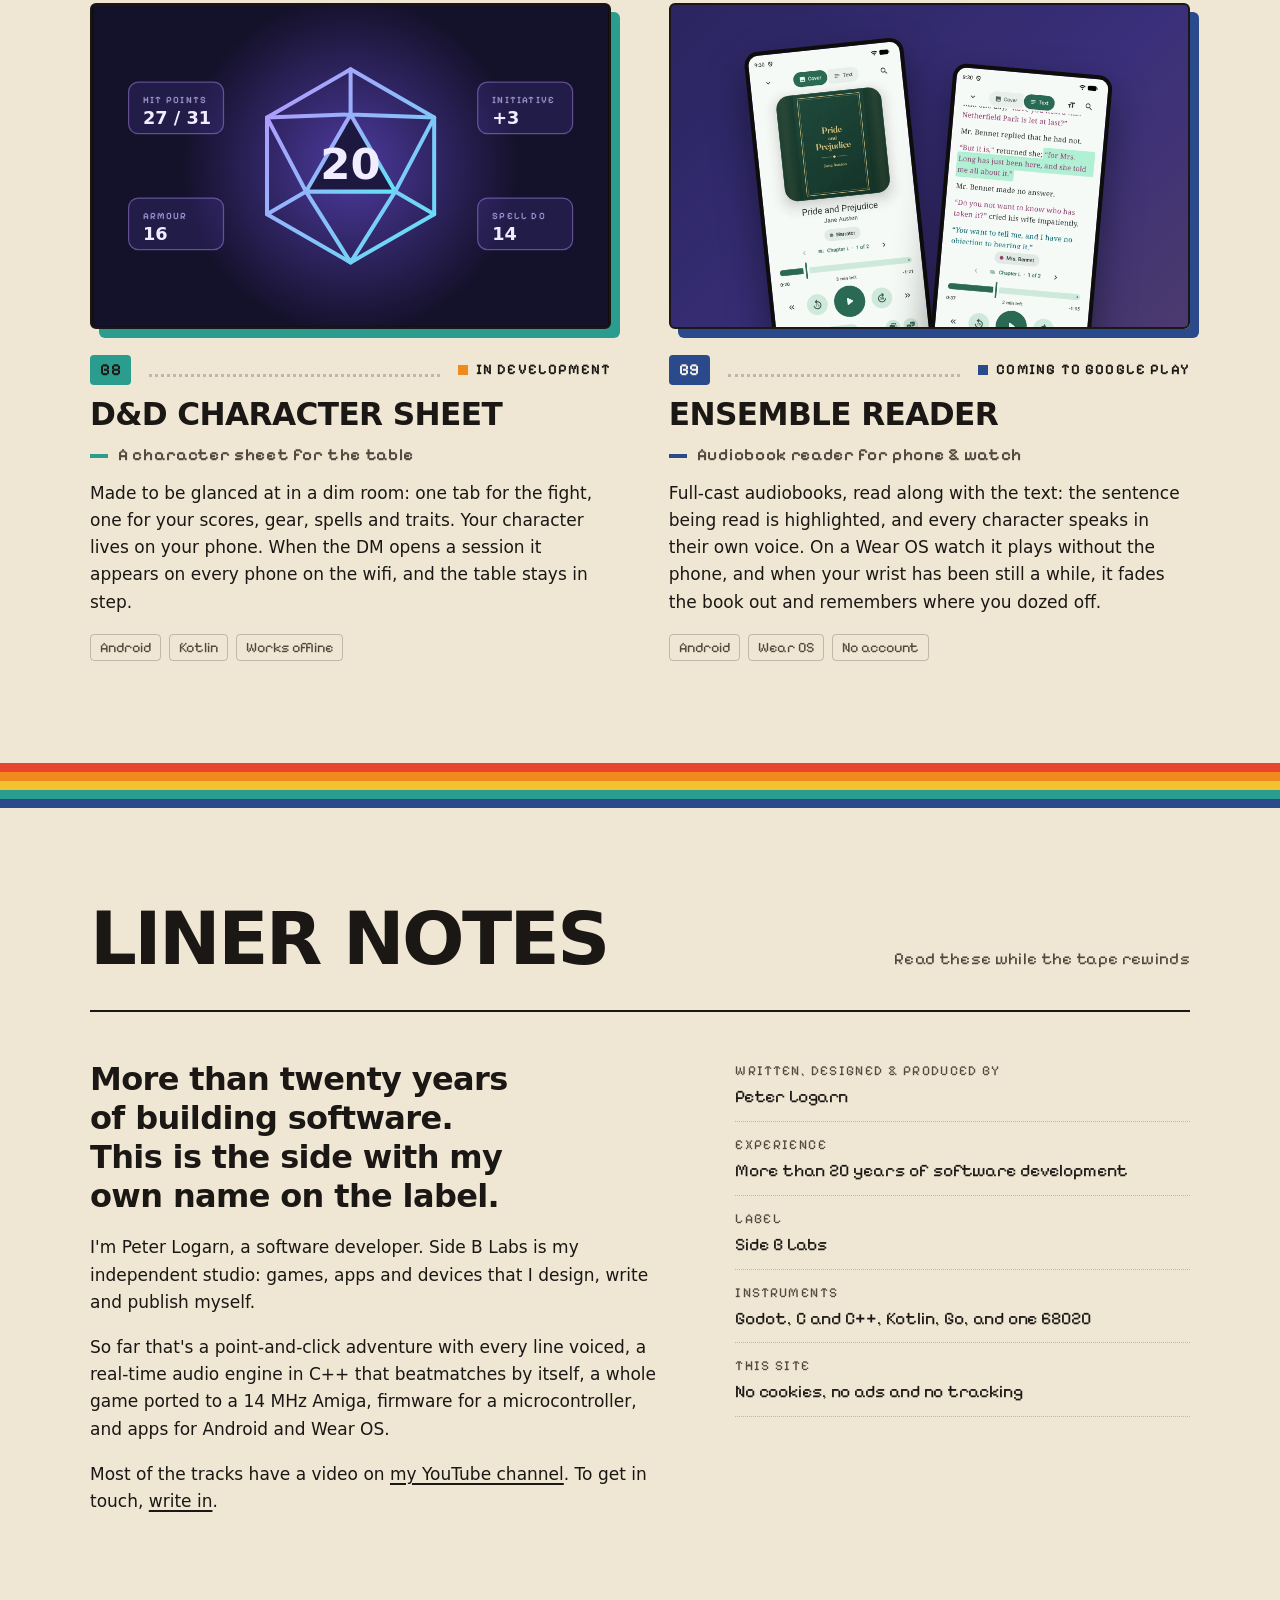
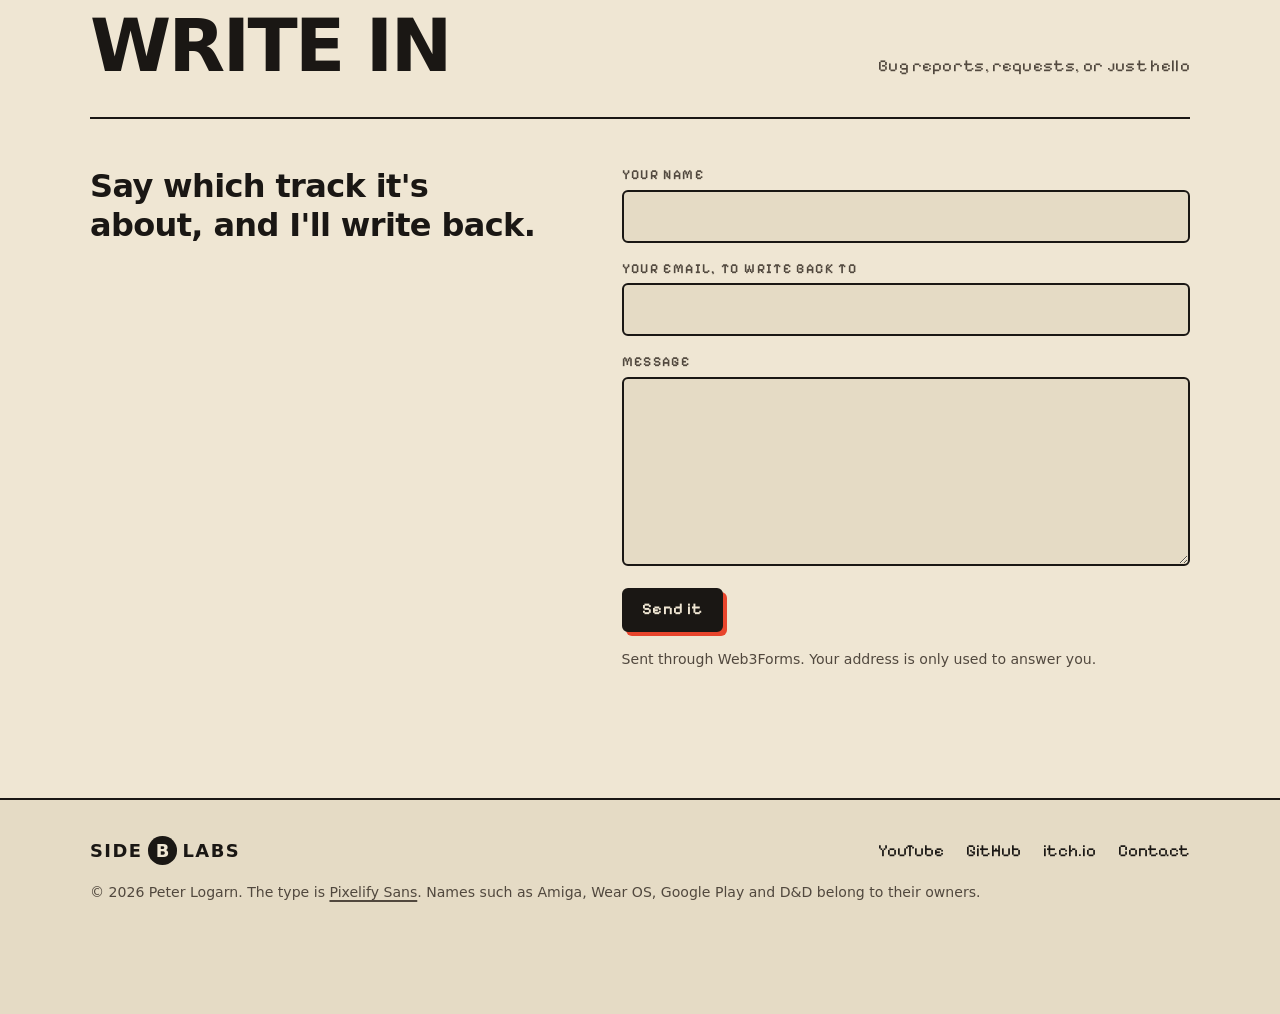
==== commit 76428f9d: "The hub's and Robin & Coco's text, with less explaining Co-Authored-By: Claude Fable 5.2 <noreply@an" ====
--- a/index.html
+++ b/index.html
@@ -325,7 +325,7 @@
         </header>
         <div class="notes">
           <p class="kind">A character sheet for the table</p>
-          <p>Made to be glanced at in a dim room, not filled in like a form: one tab for the fight, one for your scores, gear, spells and traits. Your character lives on your phone. When the DM opens a session it appears on every phone on the wifi, and the table stays in step.</p>
+          <p>Made to be glanced at in a dim room: one tab for the fight, one for your scores, gear, spells and traits. Your character lives on your phone. When the DM opens a session it appears on every phone on the wifi, and the table stays in step.</p>
           <ul class="tags"><li>Android</li><li>Kotlin</li><li>Works offline</li></ul>
         </div>
       </article>
@@ -361,9 +361,9 @@
     <div class="liner-body">
       <div class="liner-text">
         <p class="big">More than twenty years of building software. This is the side with my own name on the label.</p>
-        <p>I'm Peter Logarn, a software developer. Side&nbsp;B Labs is my independent studio: games, apps and devices that I design, write and publish myself, from the first line of code to the store page.</p>
-        <p>The range is the point. A point-and-click adventure with every line voiced. A real-time audio engine in C++ that beatmatches by itself. A whole game ported to a 14&nbsp;MHz Amiga and checked against the original, pixel for pixel. Firmware for a microcontroller, and apps for Android and Wear&nbsp;OS. Different platforms, the same care.</p>
-        <p>Most of the tracks have a video on <a href="https://www.youtube.com/@PeterLogarn" rel="noopener">my YouTube channel</a>. And if something here is useful to you, or broken, or you just want to say hello: <a href="#contact">write in</a>.</p>
+        <p>I'm Peter Logarn, a software developer. Side&nbsp;B Labs is my independent studio: games, apps and devices that I design, write and publish myself.</p>
+        <p>So far that's a point-and-click adventure with every line voiced, a real-time audio engine in C++ that beatmatches by itself, a whole game ported to a 14&nbsp;MHz Amiga, firmware for a microcontroller, and apps for Android and Wear&nbsp;OS.</p>
+        <p>Most of the tracks have a video on <a href="https://www.youtube.com/@PeterLogarn" rel="noopener">my YouTube channel</a>. To get in touch, <a href="#contact">write in</a>.</p>
       </div>
       <dl class="credits">
         <div><dt>Written, designed &amp; produced by</dt><dd>Peter Logarn</dd></div>
@@ -382,8 +382,7 @@
     </header>
     <div class="contact-body">
       <div class="contact-text">
-        <p class="big">Something broken, something missing, or something you liked?</p>
-        <p>Say which track it's about and leave an address, and I'll write back.</p>
+        <p class="big">Say which track it's about, and I'll write back.</p>
       </div>
       <!-- The form is sent by Web3Forms (web3forms.com). The value of access_key is the key they
            mailed; it's meant to be public: all it can do is send a message to the address it belongs to. -->
@@ -402,7 +401,7 @@
           <button class="btn" type="submit">Send it</button>
           <p class="form-status px" role="status" aria-live="polite"></p>
         </div>
-        <p class="small">The form is sent through Web3Forms, which passes your message on to me by email. Your address is only used to answer you.</p>
+        <p class="small">Sent through Web3Forms. Your address is only used to answer you.</p>
       </form>
     </div>
   </section>
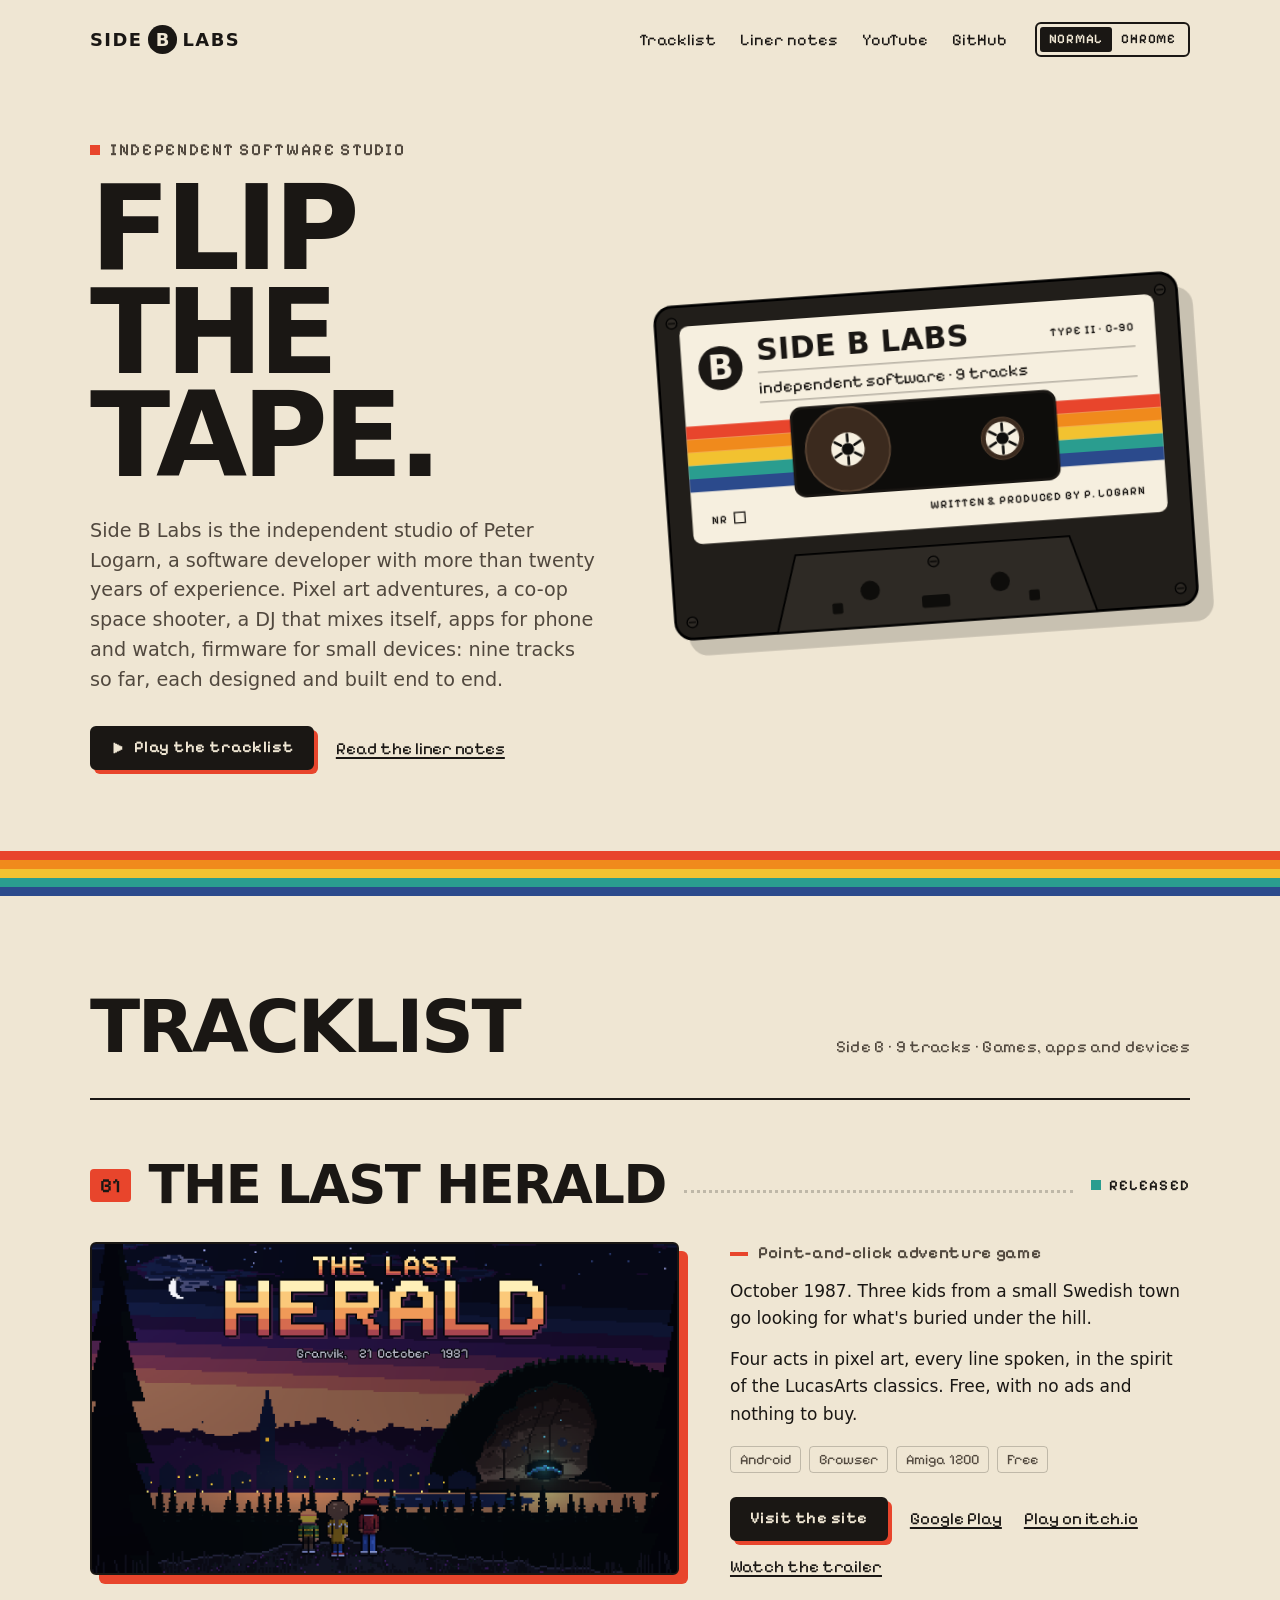
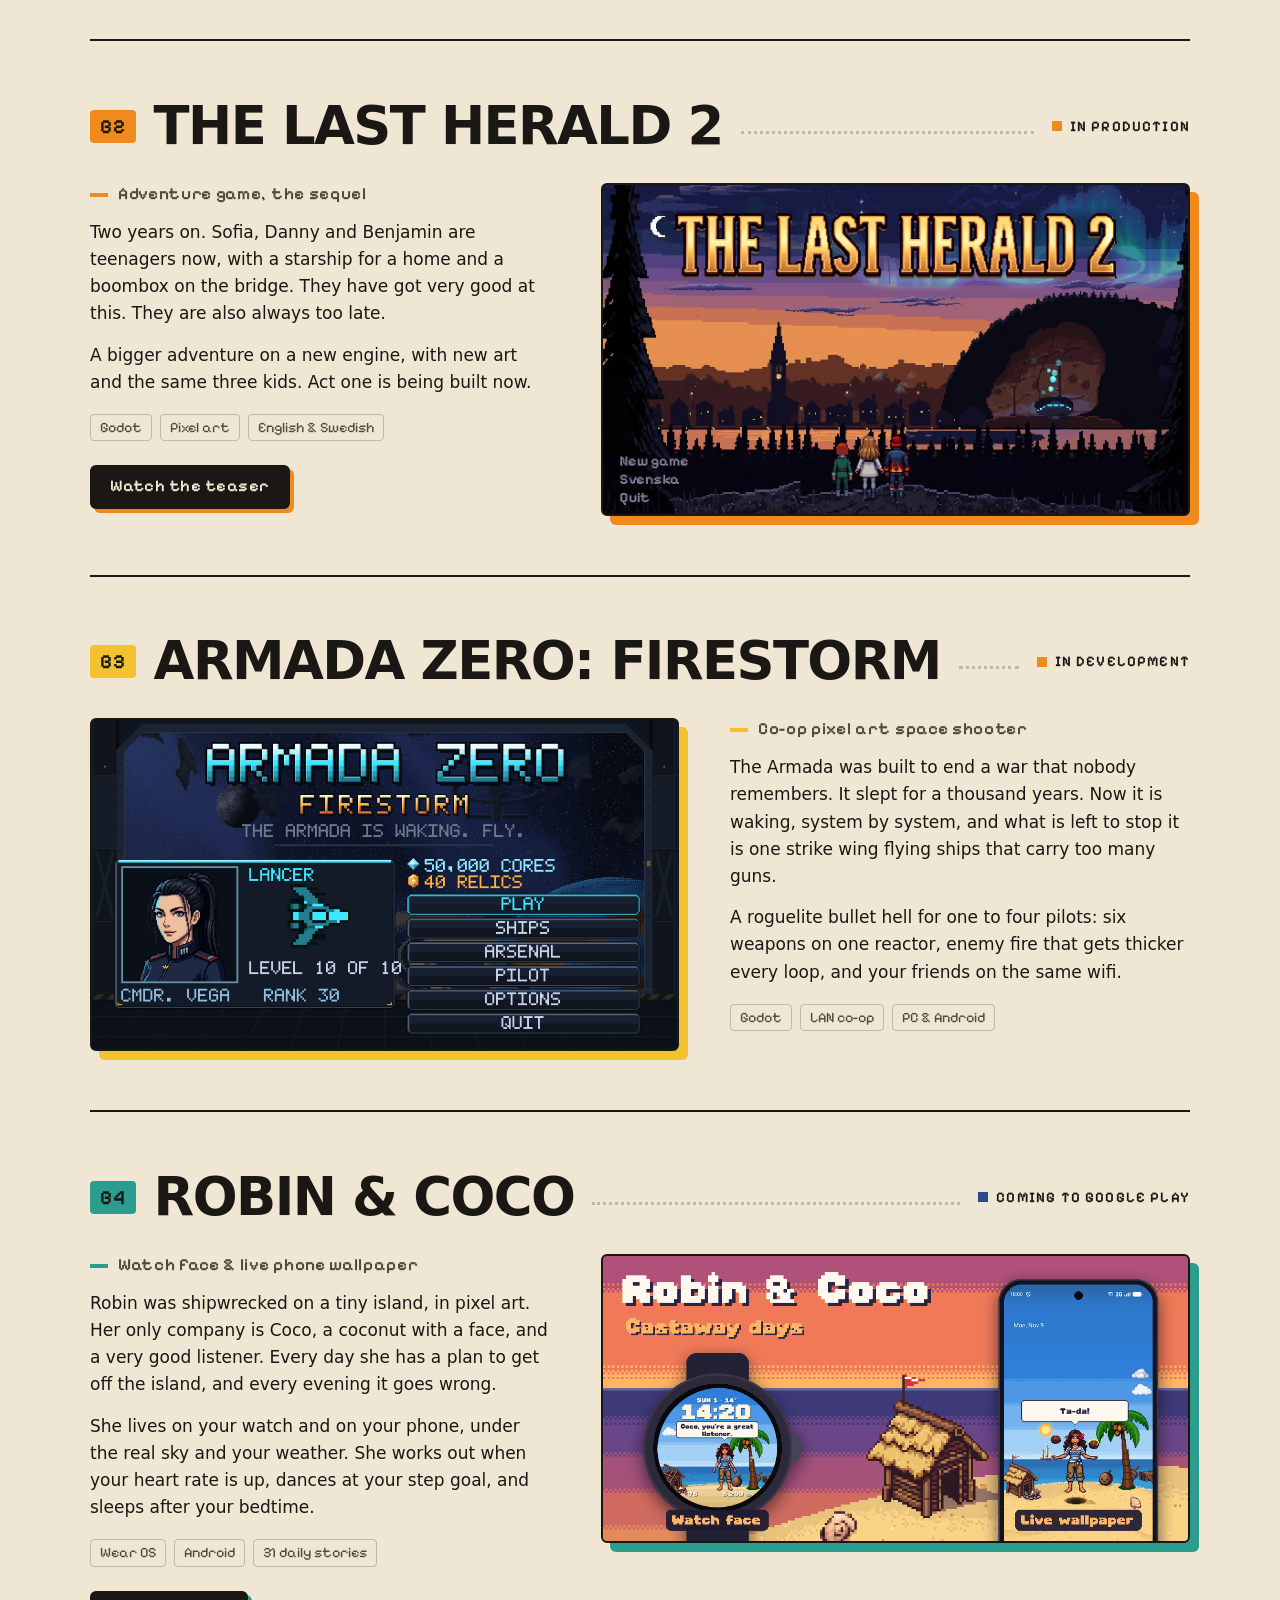
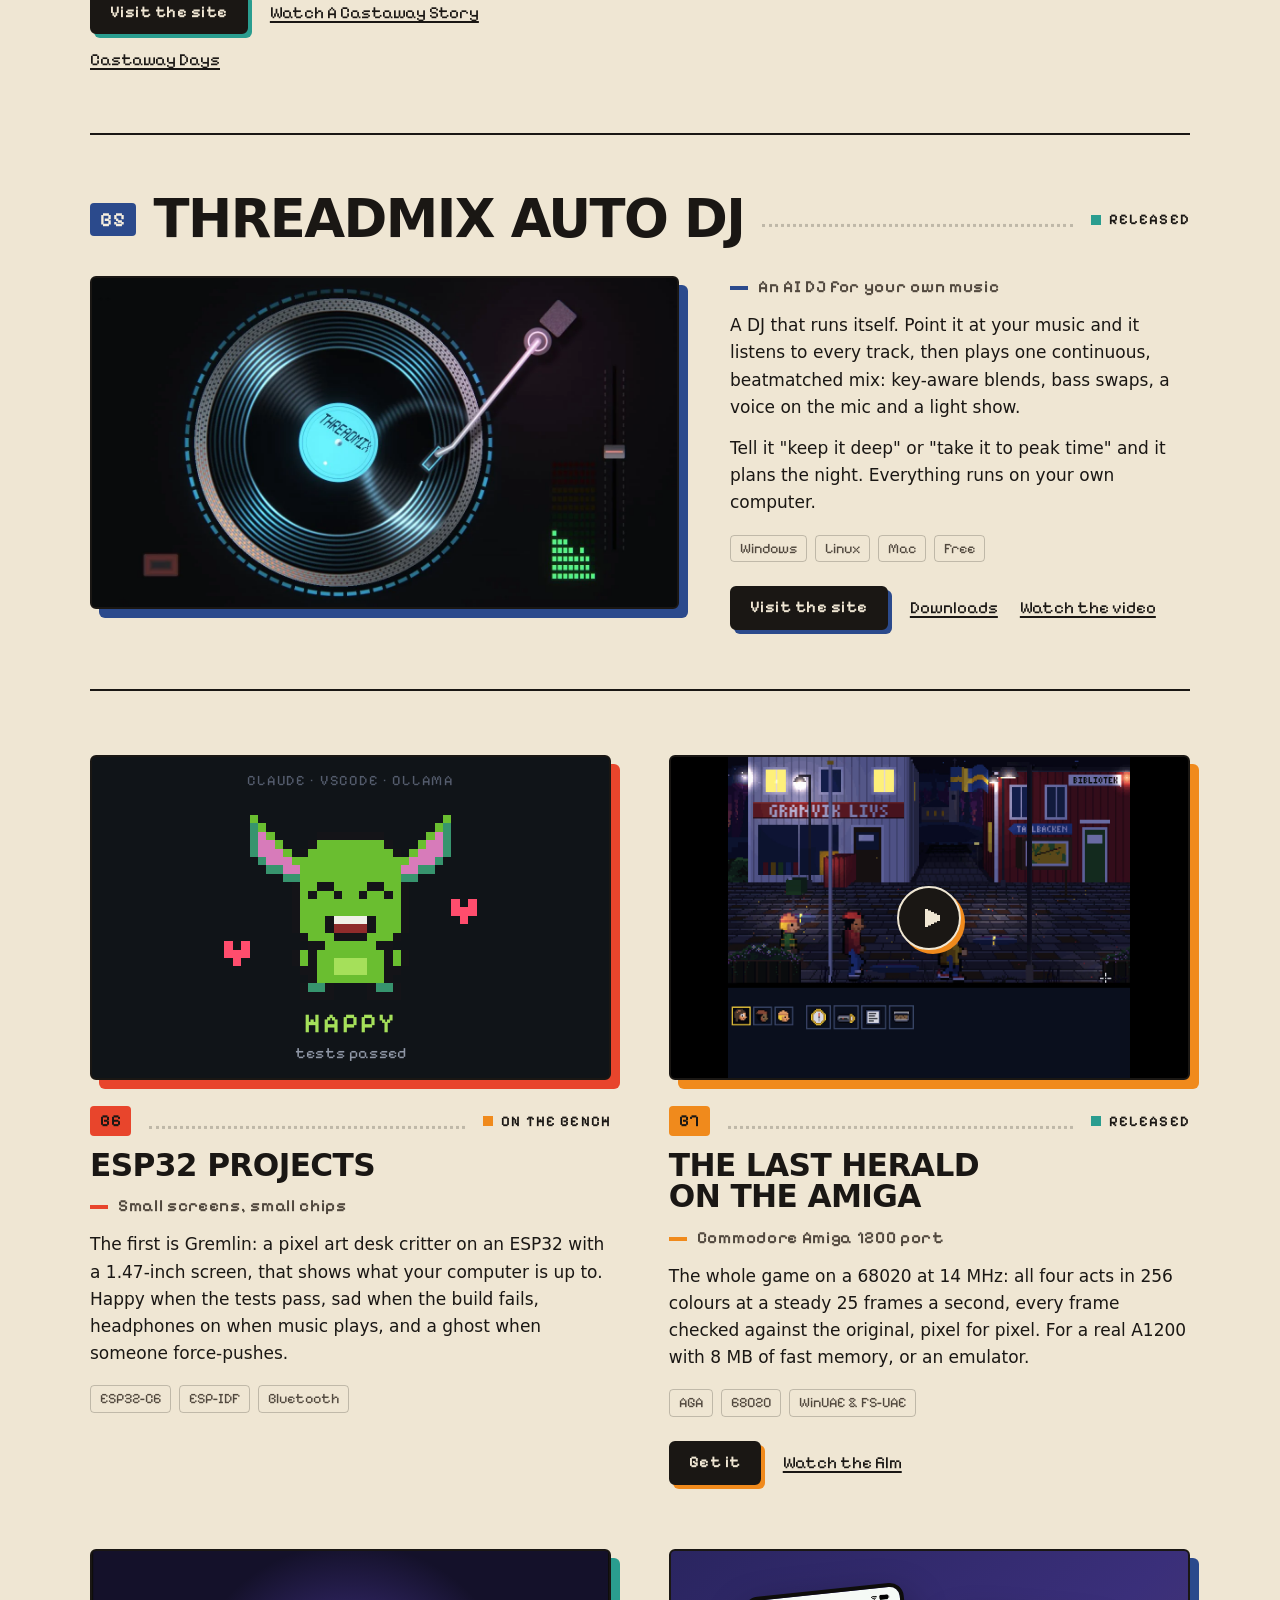
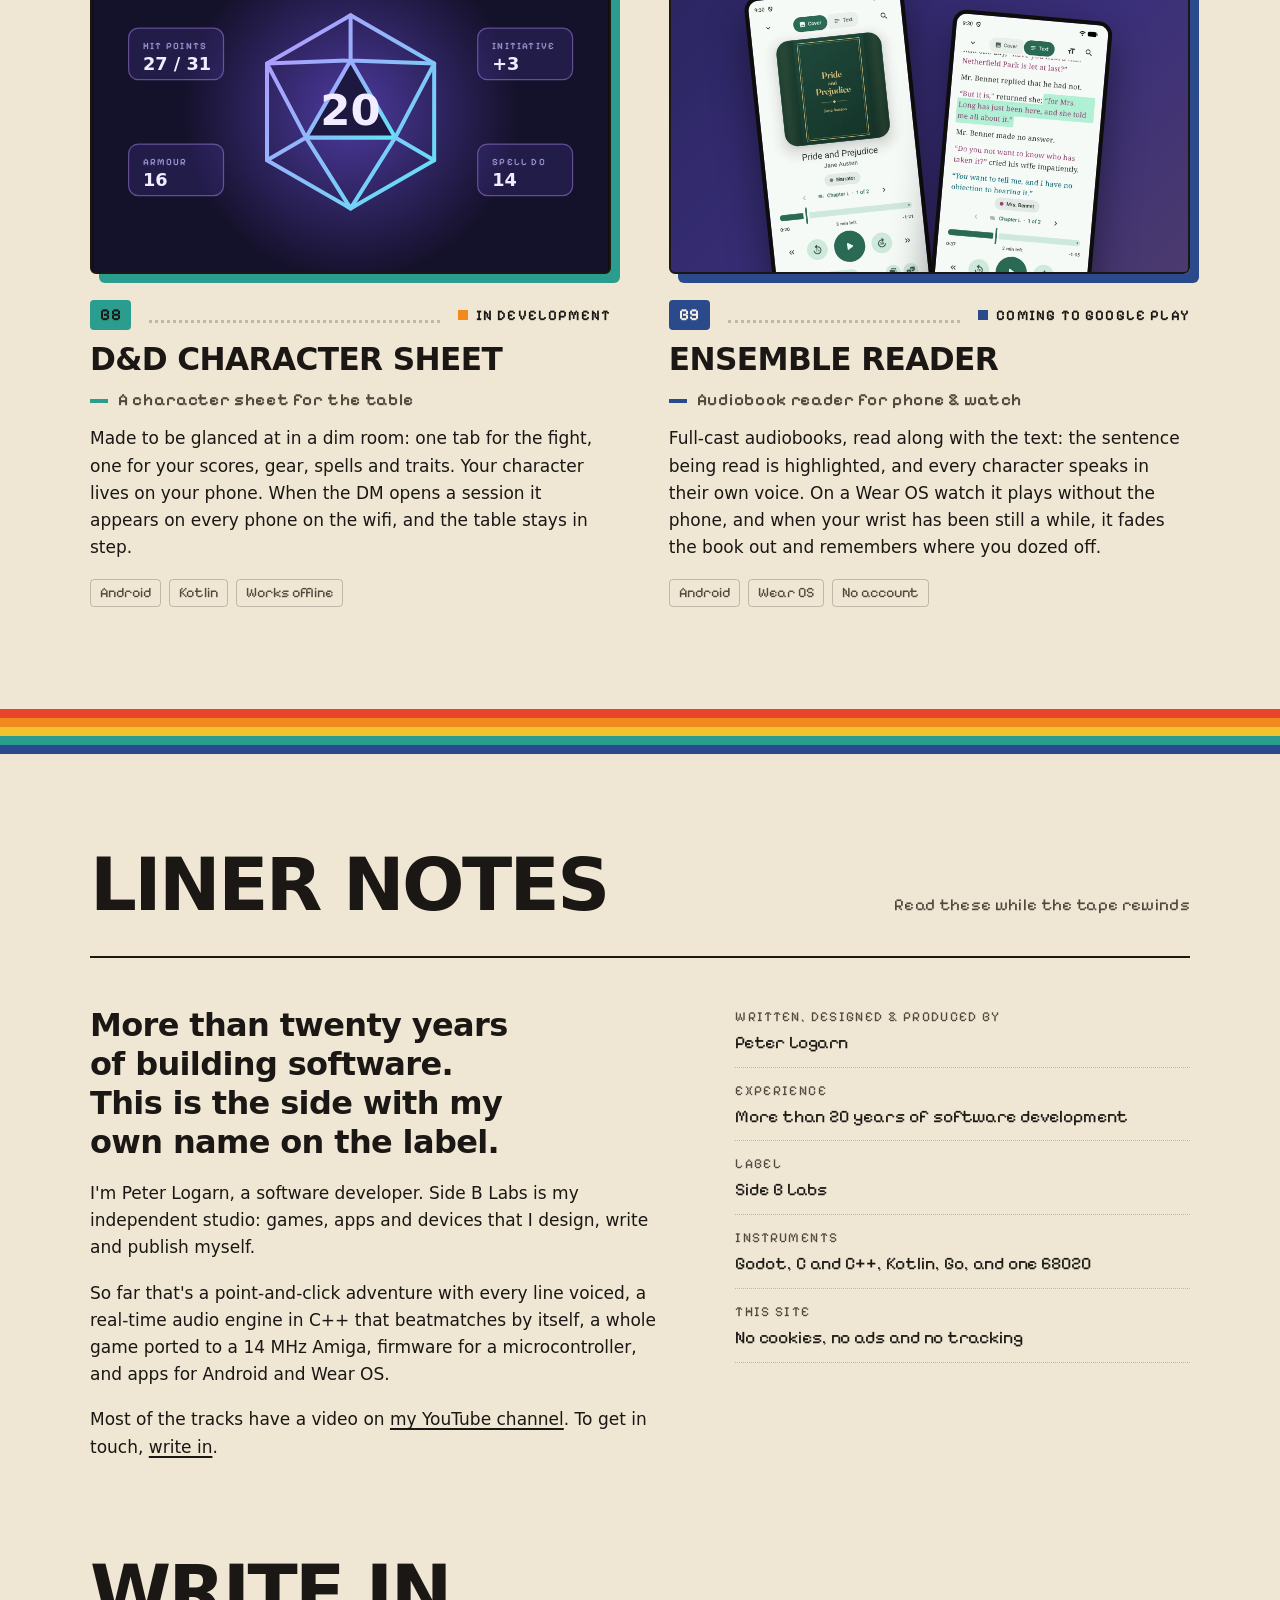
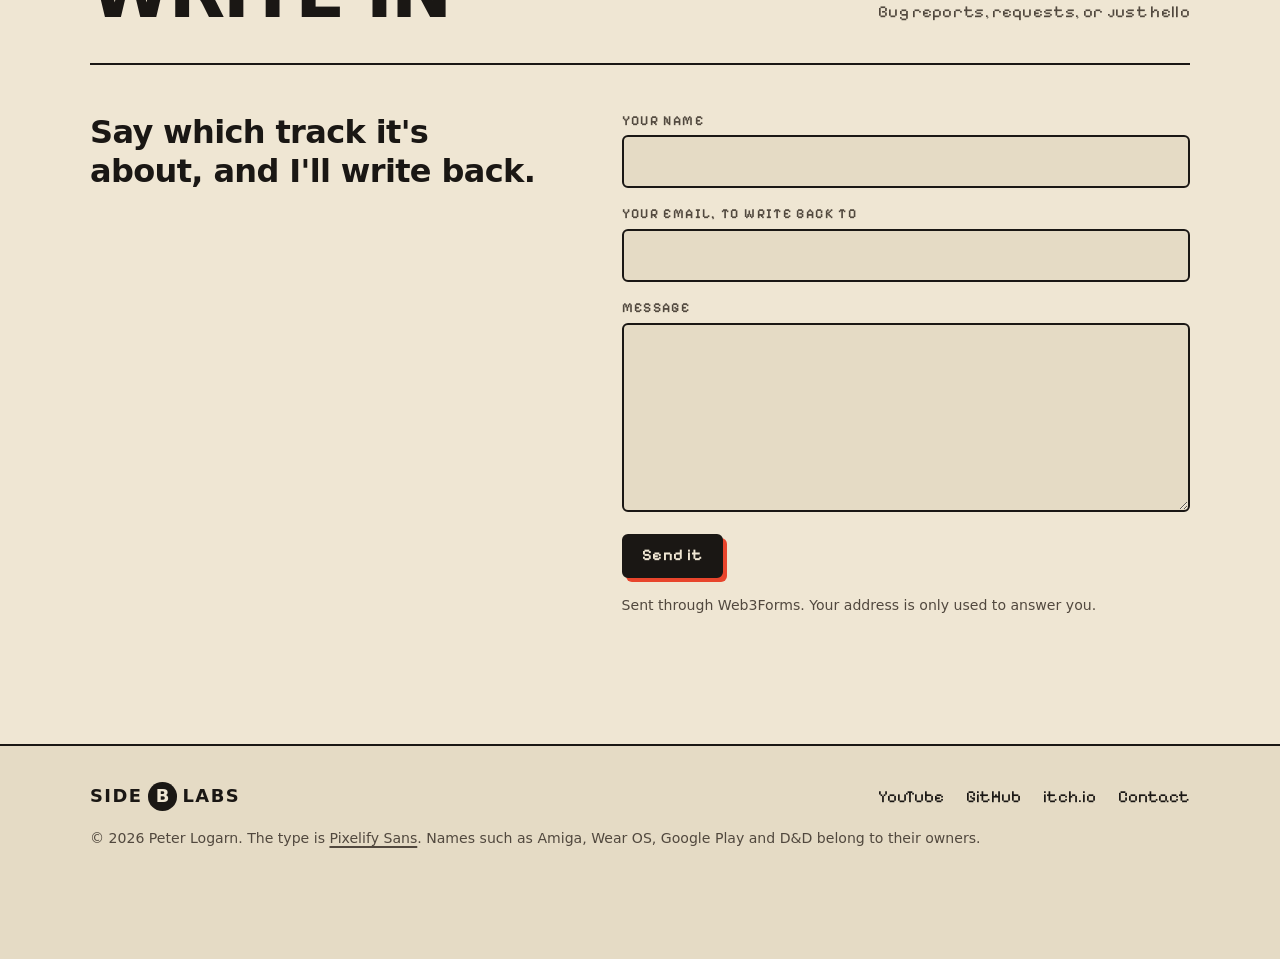
==== commit 7a18f96b: "The hub's Last Herald track, without the starship Co-Authored-By: Claude Fable 5.2 <noreply@anthropi" ====
--- a/index.html
+++ b/index.html
@@ -143,7 +143,7 @@
         </a>
         <div class="notes">
           <p class="kind">Point-and-click adventure game</p>
-          <p>October 1987. Three kids from a Swedish sawmill town find a starship under a hill. It came down forty thousand years ago with a warning that was never delivered, and it hasn't given up.</p>
+          <p>October 1987. Three kids from a small Swedish town go looking for what's buried under the hill.</p>
           <p>Four acts in pixel art, every line spoken, in the spirit of the LucasArts classics. Free, with no ads and nothing to buy.</p>
           <ul class="tags"><li>Android</li><li>Browser</li><li>Amiga 1200</li><li>Free</li></ul>
           <p class="links">
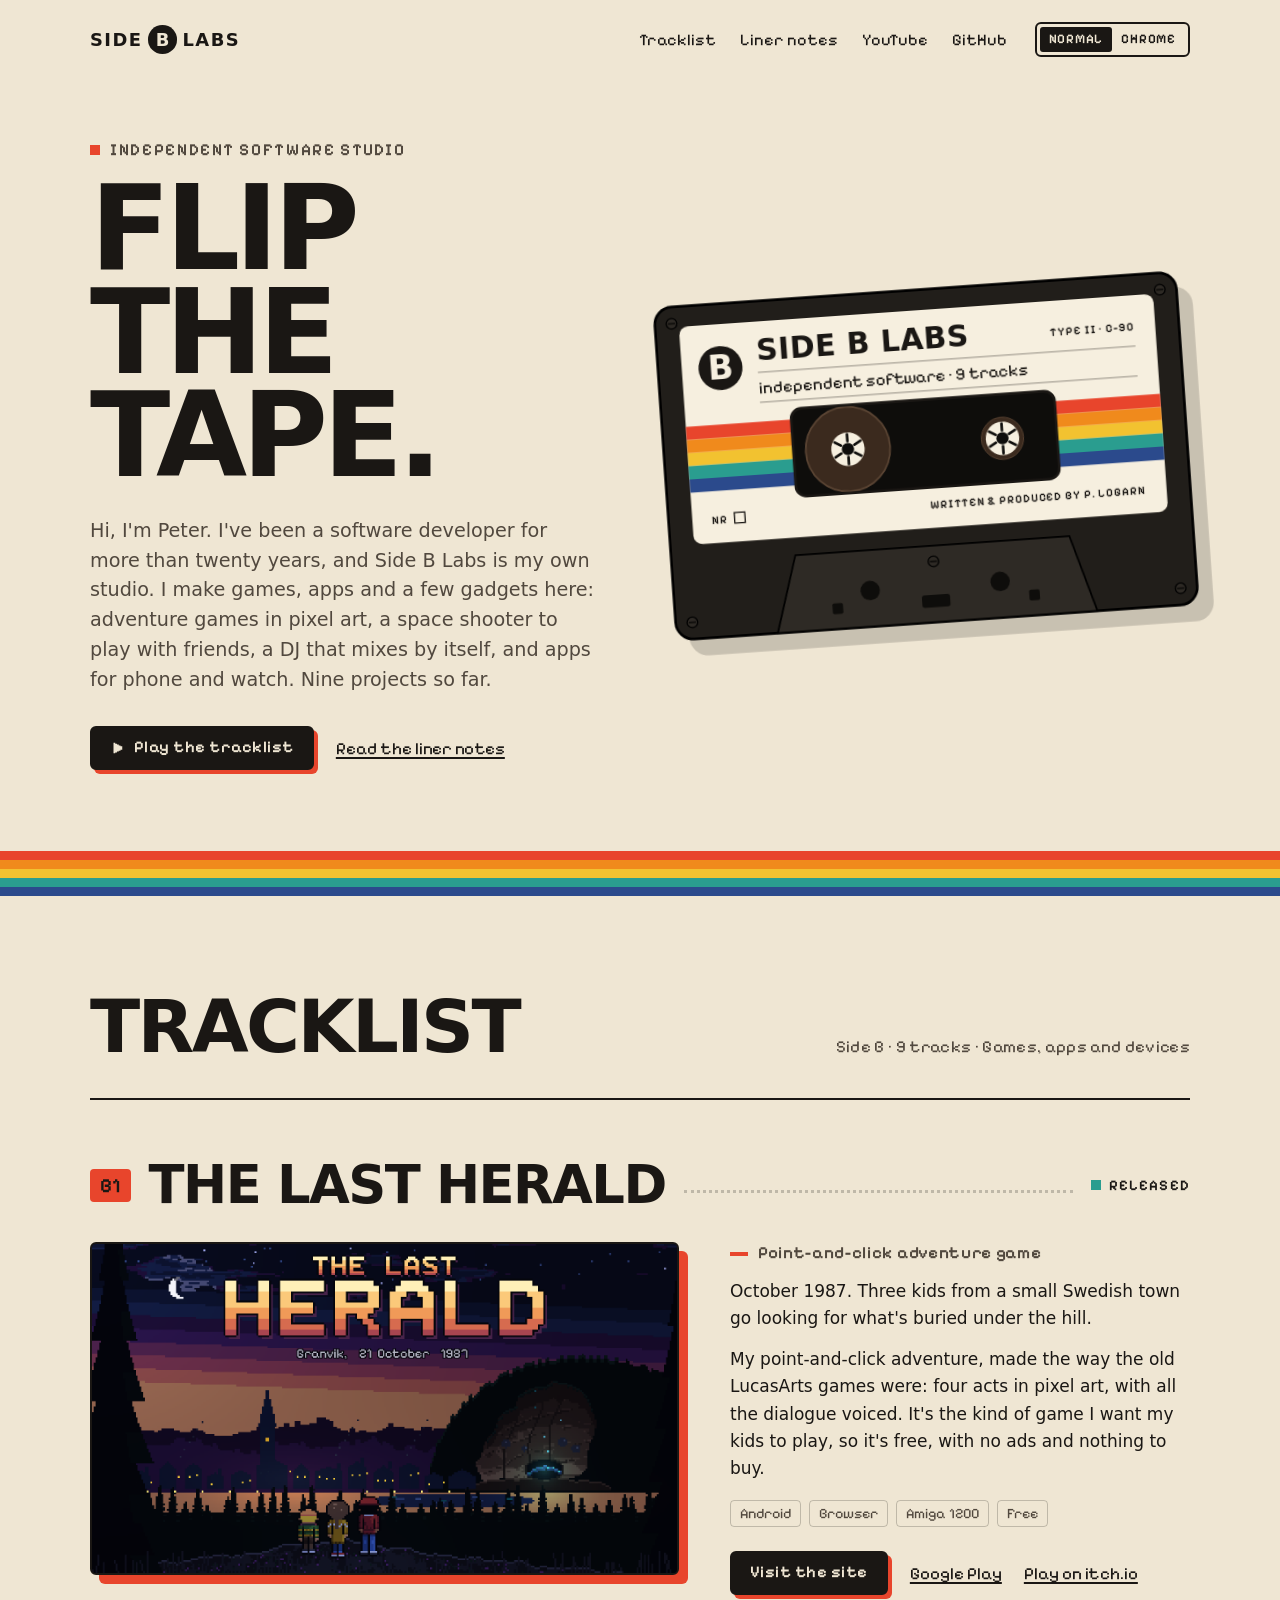
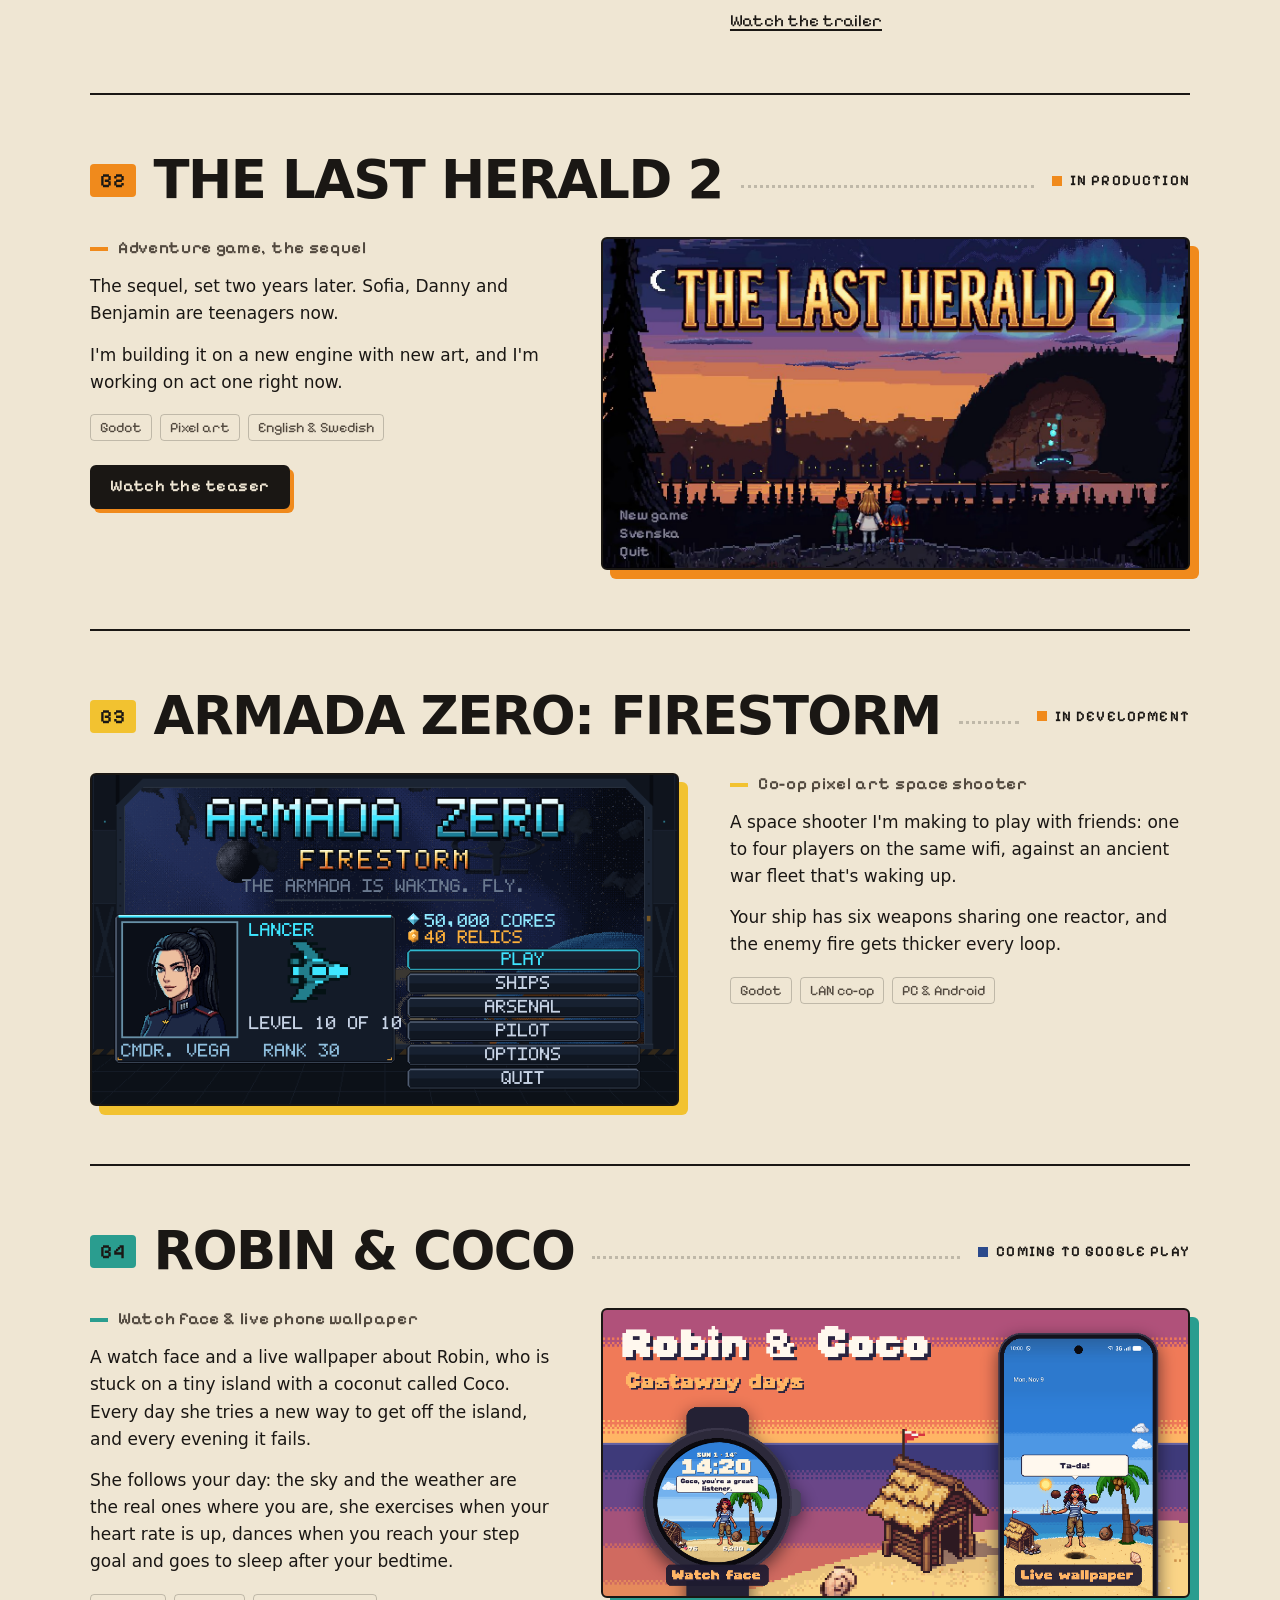
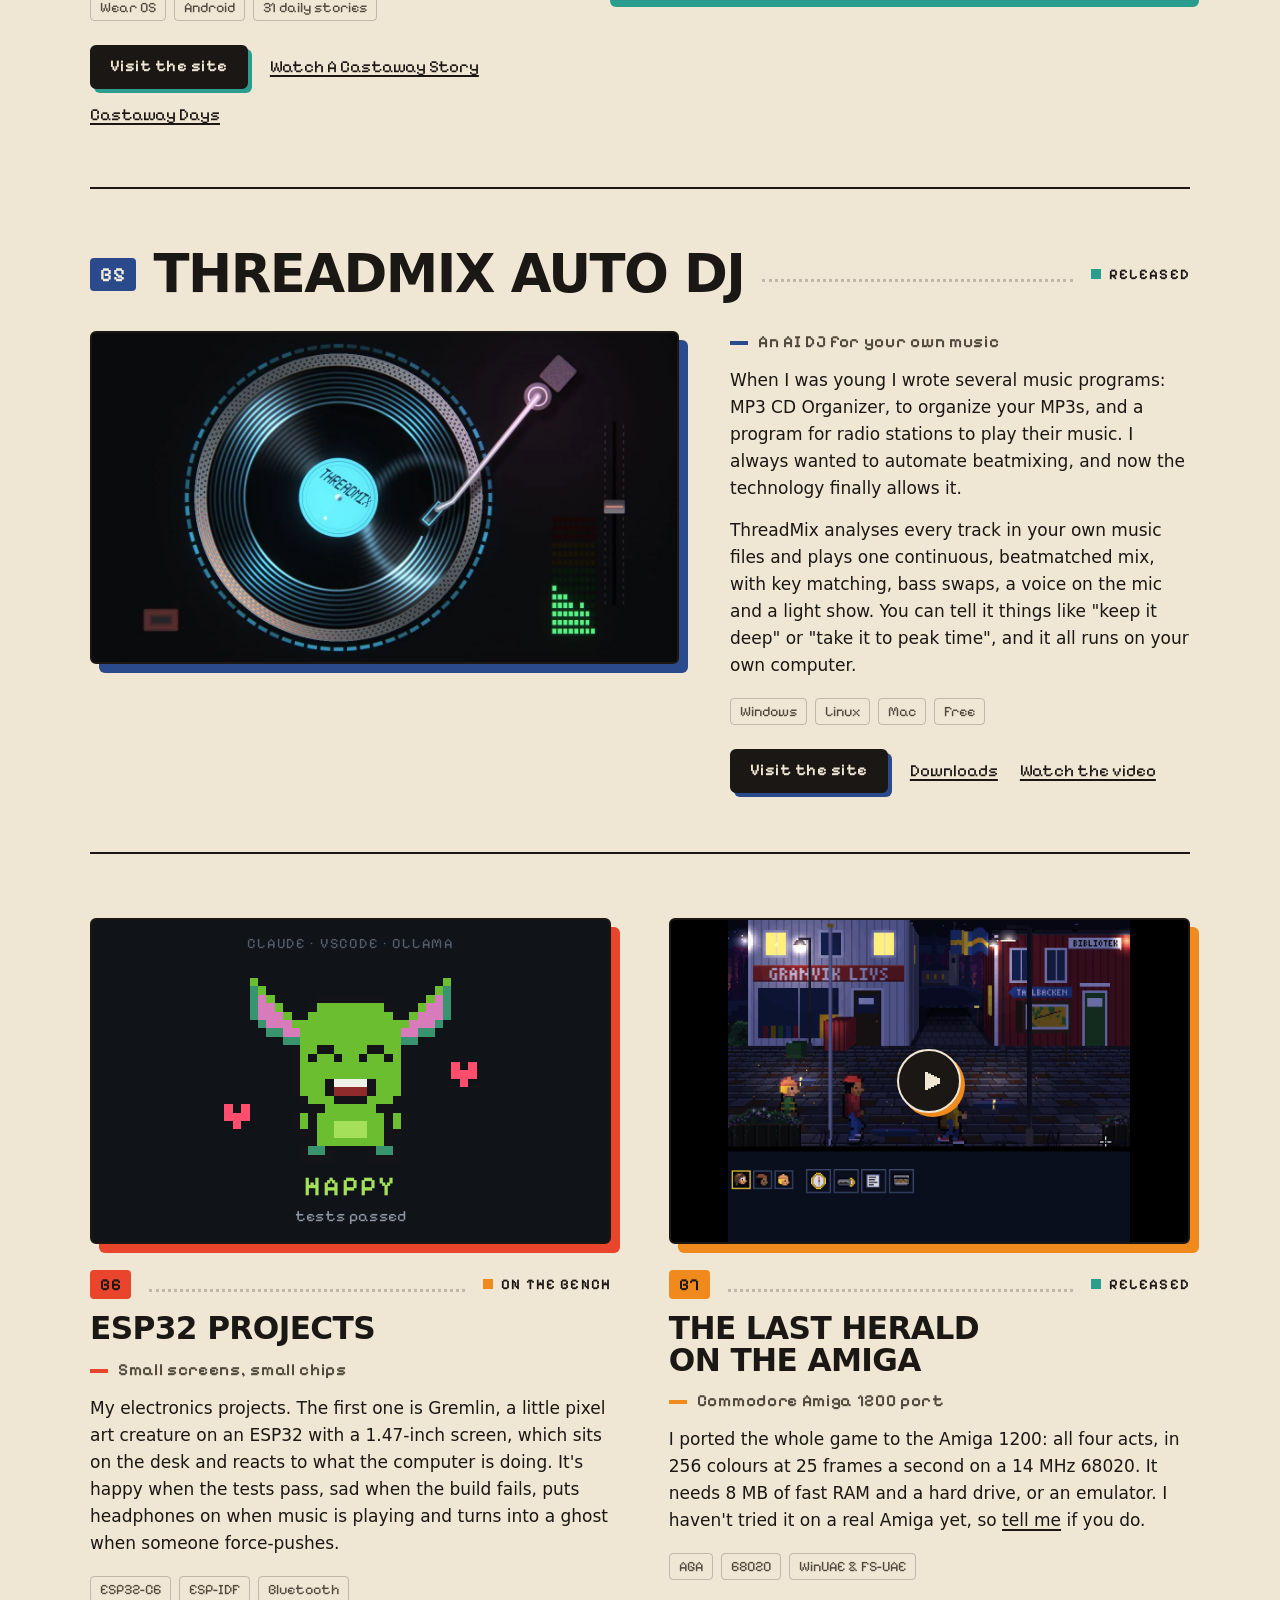
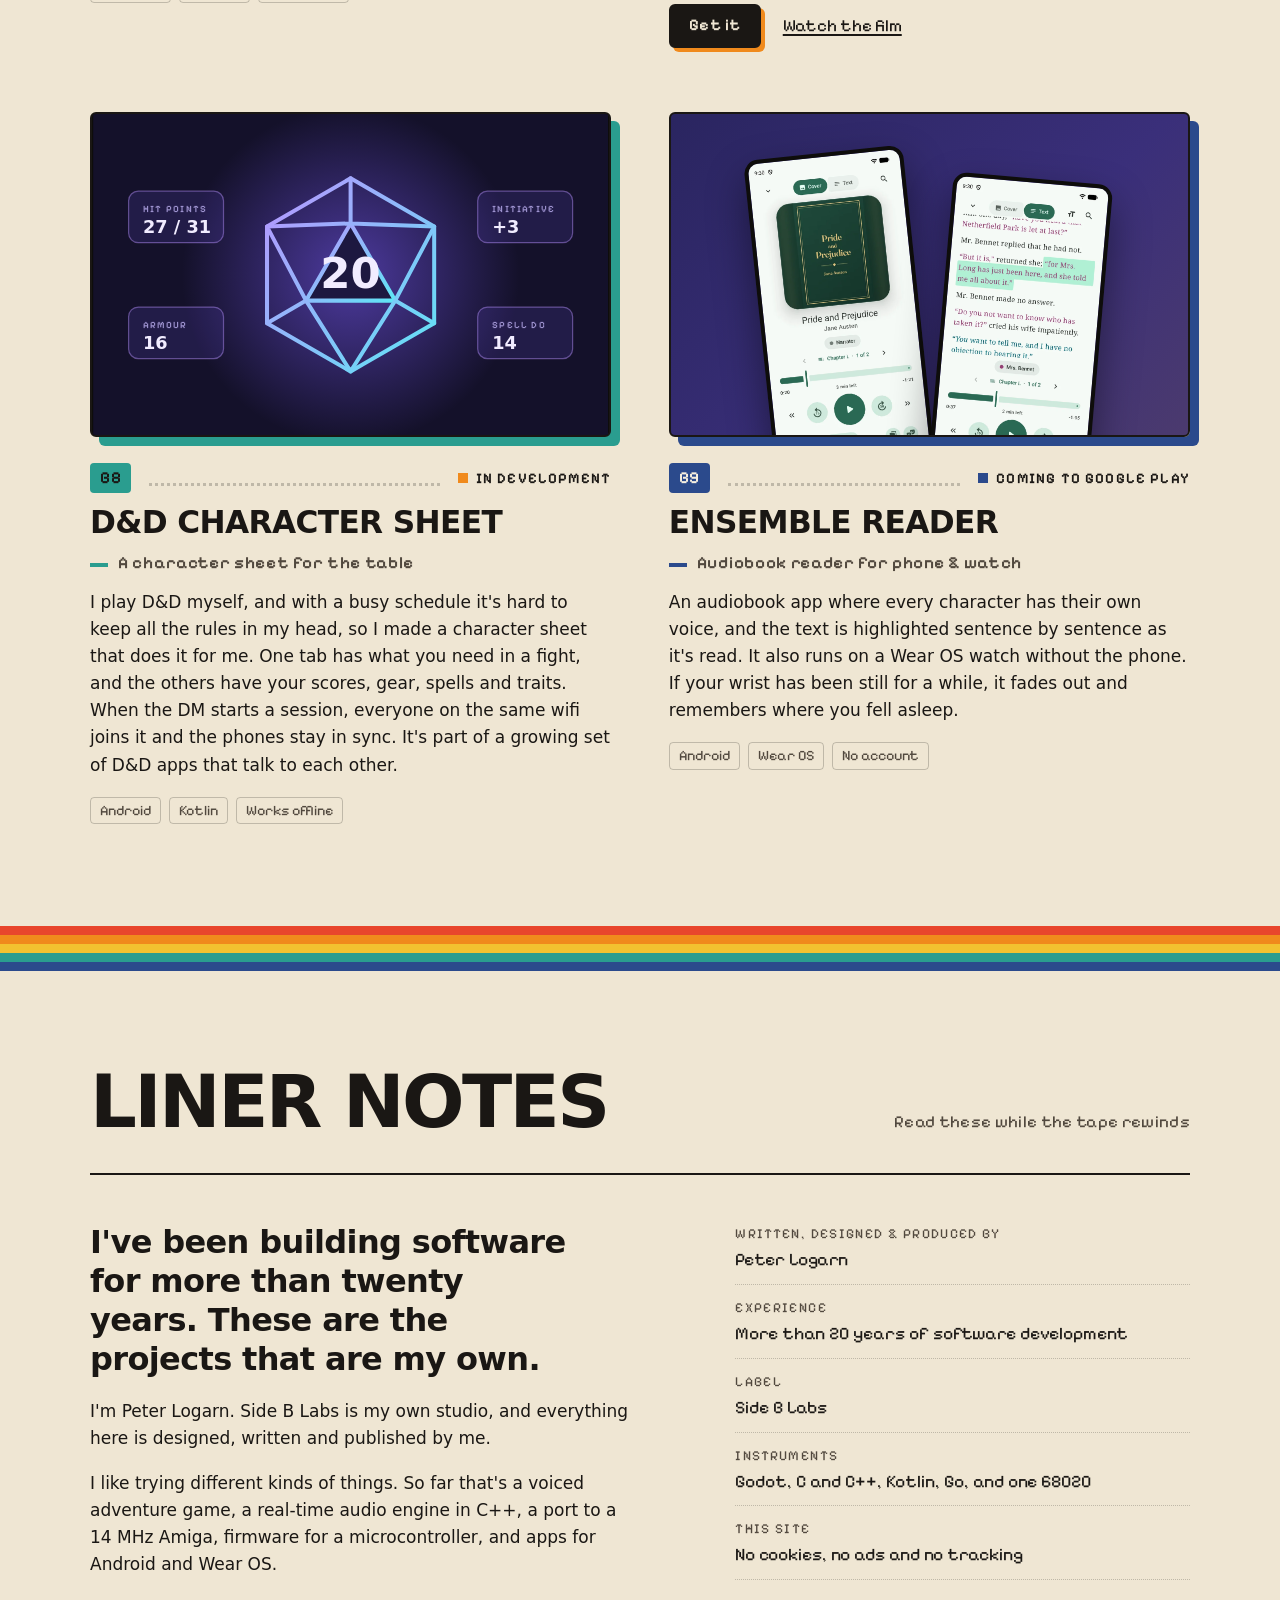
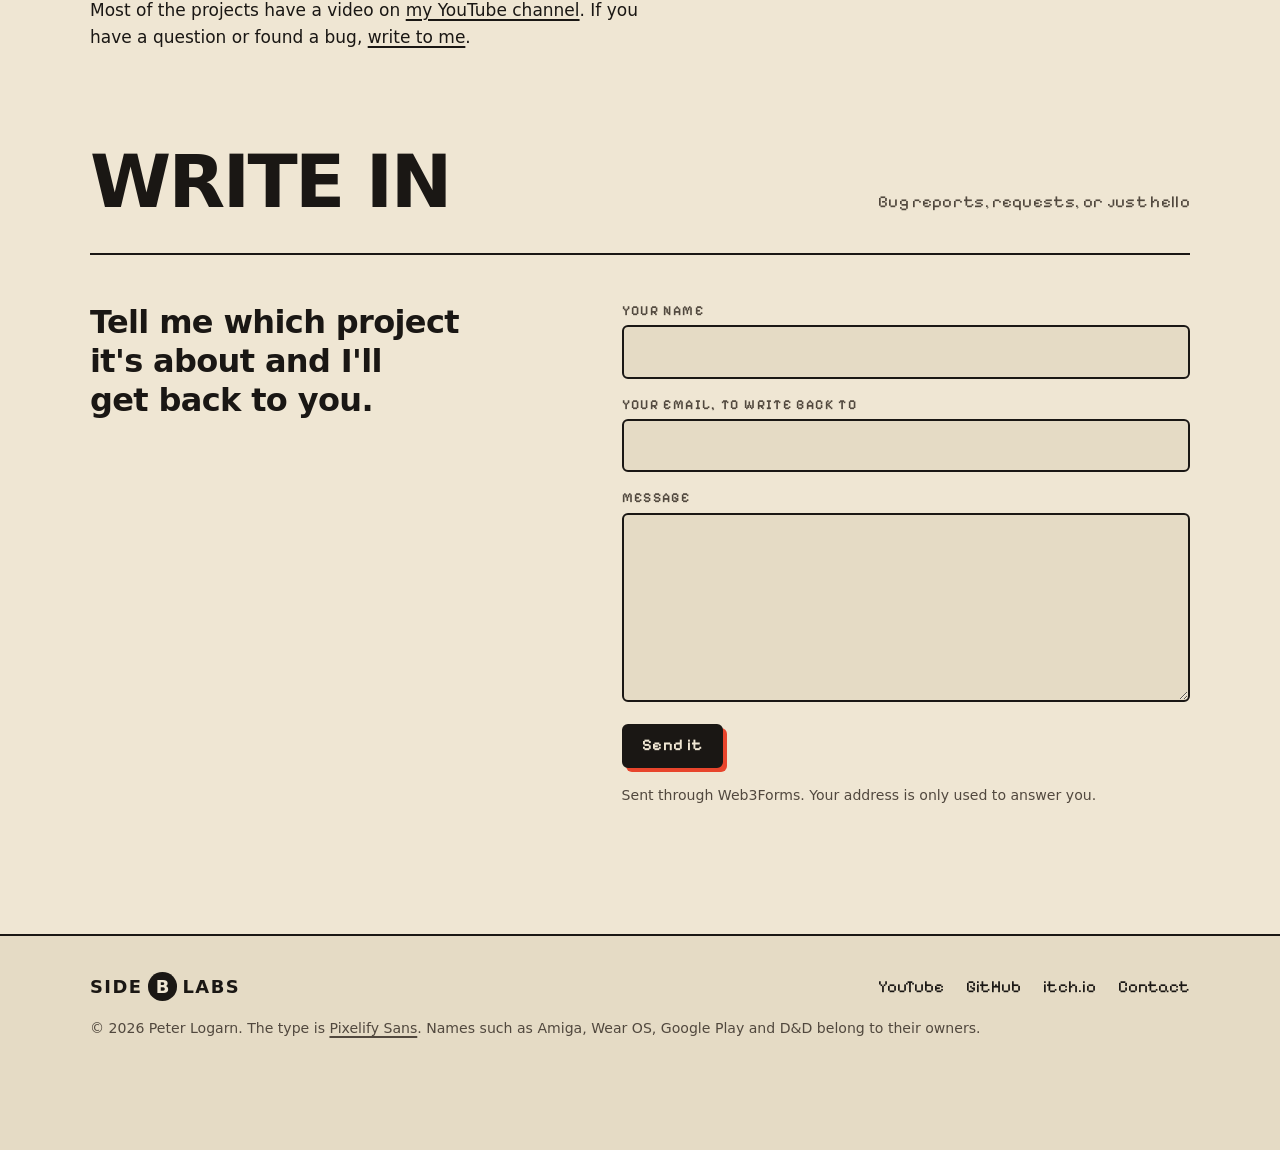
==== commit 1f12a3de: "Update hub text" ====
--- a/index.html
+++ b/index.html
@@ -50,7 +50,7 @@
     <div class="hero-text">
       <p class="eyebrow">Independent software studio</p>
       <h1>Flip the tape.</h1>
-      <p class="lede">Side&nbsp;B Labs is the independent studio of Peter Logarn, a software developer with more than twenty years of experience. Pixel art adventures, a co-op space shooter, a DJ that mixes itself, apps for phone and watch, firmware for small devices: nine tracks so far, each designed and built end to end.</p>
+      <p class="lede">Hi, I'm Peter. I've been a software developer for more than twenty years, and Side&nbsp;B Labs is my own studio. I make games, apps and a few gadgets here: adventure games in pixel art, a space shooter to play with friends, a DJ that mixes by itself, and apps for phone and watch. Nine projects so far.</p>
       <p class="hero-actions">
         <a class="btn" href="#tracklist">
           <svg viewBox="0 0 16 16" aria-hidden="true"><path fill="currentColor" d="M4 2h2v1h2v1h2v1h2v1h2v4h-2v1h-2v1H8v1H6v1H4z"/></svg>
@@ -144,7 +144,7 @@
         <div class="notes">
           <p class="kind">Point-and-click adventure game</p>
           <p>October 1987. Three kids from a small Swedish town go looking for what's buried under the hill.</p>
-          <p>Four acts in pixel art, every line spoken, in the spirit of the LucasArts classics. Free, with no ads and nothing to buy.</p>
+          <p>My point-and-click adventure, made the way the old LucasArts games were: four acts in pixel art, with all the dialogue voiced. It's the kind of game I want my kids to play, so it's free, with no ads and nothing to buy.</p>
           <ul class="tags"><li>Android</li><li>Browser</li><li>Amiga 1200</li><li>Free</li></ul>
           <p class="links">
             <a class="btn" href="last-herald/">Visit the site</a>
@@ -169,8 +169,8 @@
         </div>
         <div class="notes">
           <p class="kind">Adventure game, the sequel</p>
-          <p>Two years on. Sofia, Danny and Benjamin are teenagers now, with a starship for a home and a boombox on the bridge. They have got very good at this. They are also always too late.</p>
-          <p>A bigger adventure on a new engine, with new art and the same three kids. Act one is being built now.</p>
+          <p>The sequel, set two years later. Sofia, Danny and Benjamin are teenagers now.</p>
+          <p>I'm building it on a new engine with new art, and I'm working on act one right now.</p>
           <ul class="tags"><li>Godot</li><li>Pixel art</li><li>English &amp; Swedish</li></ul>
           <p class="links">
             <a class="btn" href="https://www.youtube.com/watch?v=LLj1WACvdCU" rel="noopener">Watch the teaser</a>
@@ -192,8 +192,8 @@
         </div>
         <div class="notes">
           <p class="kind">Co-op pixel art space shooter</p>
-          <p>The Armada was built to end a war that nobody remembers. It slept for a thousand years. Now it is waking, system by system, and what is left to stop it is one strike wing flying ships that carry too many guns.</p>
-          <p>A roguelite bullet hell for one to four pilots: six weapons on one reactor, enemy fire that gets thicker every loop, and your friends on the same wifi.</p>
+          <p>A space shooter I'm making to play with friends: one to four players on the same wifi, against an ancient war fleet that's waking up.</p>
+          <p>Your ship has six weapons sharing one reactor, and the enemy fire gets thicker every loop.</p>
           <ul class="tags"><li>Godot</li><li>LAN co-op</li><li>PC &amp; Android</li></ul>
         </div>
       </div>
@@ -212,8 +212,8 @@
         </a>
         <div class="notes">
           <p class="kind">Watch face &amp; live phone wallpaper</p>
-          <p>Robin was shipwrecked on a tiny island, in pixel art. Her only company is Coco, a coconut with a face, and a very good listener. Every day she has a plan to get off the island, and every evening it goes wrong.</p>
-          <p>She lives on your watch and on your phone, under the real sky and your weather. She works out when your heart rate is up, dances at your step goal, and sleeps after your bedtime.</p>
+          <p>A watch face and a live wallpaper about Robin, who is stuck on a tiny island with a coconut called Coco. Every day she tries a new way to get off the island, and every evening it fails.</p>
+          <p>She follows your day: the sky and the weather are the real ones where you are, she exercises when your heart rate is up, dances when you reach your step goal and goes to sleep after your bedtime.</p>
           <ul class="tags"><li>Wear OS</li><li>Android</li><li>31 daily stories</li></ul>
           <p class="links">
             <a class="btn" href="robin-coco/">Visit the site</a>
@@ -237,8 +237,8 @@
         </a>
         <div class="notes">
           <p class="kind">An AI DJ for your own music</p>
-          <p>A DJ that runs itself. Point it at your music and it listens to every track, then plays one continuous, beatmatched mix: key-aware blends, bass swaps, a voice on the mic and a light show.</p>
-          <p>Tell it "keep it deep" or "take it to peak time" and it plans the night. Everything runs on your own computer.</p>
+          <p>When I was young I wrote several music programs: MP3 CD Organizer, to organize your MP3s, and a program for radio stations to play their music. I always wanted to automate beatmixing, and now the technology finally allows it.</p>
+          <p>ThreadMix analyses every track in your own music files and plays one continuous, beatmatched mix, with key matching, bass swaps, a voice on the mic and a light show. You can tell it things like "keep it deep" or "take it to peak time", and it all runs on your own computer.</p>
           <ul class="tags"><li>Windows</li><li>Linux</li><li>Mac</li><li>Free</li></ul>
           <p class="links">
             <a class="btn" href="threadmix/">Visit the site</a>
@@ -268,7 +268,7 @@
         </header>
         <div class="notes">
           <p class="kind">Small screens, small chips</p>
-          <p>The first is Gremlin: a pixel art desk critter on an ESP32 with a 1.47-inch screen, that shows what your computer is up to. Happy when the tests pass, sad when the build fails, headphones on when music plays, and a ghost when someone force-pushes.</p>
+          <p>My electronics projects. The first one is Gremlin, a little pixel art creature on an ESP32 with a 1.47-inch screen, which sits on the desk and reacts to what the computer is doing. It's happy when the tests pass, sad when the build fails, puts headphones on when music is playing and turns into a ghost when someone force-pushes.</p>
           <ul class="tags"><li>ESP32-C6</li><li>ESP-IDF</li><li>Bluetooth</li></ul>
         </div>
       </article>
@@ -285,7 +285,7 @@
         </header>
         <div class="notes">
           <p class="kind">Commodore Amiga 1200 port</p>
-          <p>The whole game on a 68020 at 14 MHz: all four acts in 256 colours at a steady 25 frames a second, every frame checked against the original, pixel for pixel. For a real A1200 with 8&nbsp;MB of fast memory, or an emulator.</p>
+          <p>I ported the whole game to the Amiga 1200: all four acts, in 256 colours at 25 frames a second on a 14&nbsp;MHz 68020. It needs 8&nbsp;MB of fast RAM and a hard drive, or an emulator. I haven't tried it on a real Amiga yet, so <a href="#contact">tell me</a> if you do.</p>
           <ul class="tags"><li>AGA</li><li>68020</li><li>WinUAE &amp; FS-UAE</li></ul>
           <p class="links">
             <a class="btn" href="last-herald/#amiga">Get it</a>
@@ -325,7 +325,7 @@
         </header>
         <div class="notes">
           <p class="kind">A character sheet for the table</p>
-          <p>Made to be glanced at in a dim room: one tab for the fight, one for your scores, gear, spells and traits. Your character lives on your phone. When the DM opens a session it appears on every phone on the wifi, and the table stays in step.</p>
+          <p>I play D&amp;D myself, and with a busy schedule it's hard to keep all the rules in my head, so I made a character sheet that does it for me. One tab has what you need in a fight, and the others have your scores, gear, spells and traits. When the DM starts a session, everyone on the same wifi joins it and the phones stay in sync. It's part of a growing set of D&amp;D apps that talk to each other.</p>
           <ul class="tags"><li>Android</li><li>Kotlin</li><li>Works offline</li></ul>
         </div>
       </article>
@@ -343,7 +343,7 @@
         </header>
         <div class="notes">
           <p class="kind">Audiobook reader for phone &amp; watch</p>
-          <p>Full-cast audiobooks, read along with the text: the sentence being read is highlighted, and every character speaks in their own voice. On a Wear OS watch it plays without the phone, and when your wrist has been still a while, it fades the book out and remembers where you dozed off.</p>
+          <p>An audiobook app where every character has their own voice, and the text is highlighted sentence by sentence as it's read. It also runs on a Wear OS watch without the phone. If your wrist has been still for a while, it fades out and remembers where you fell asleep.</p>
           <ul class="tags"><li>Android</li><li>Wear OS</li><li>No account</li></ul>
         </div>
       </article>
@@ -360,10 +360,10 @@
     </header>
     <div class="liner-body">
       <div class="liner-text">
-        <p class="big">More than twenty years of building software. This is the side with my own name on the label.</p>
-        <p>I'm Peter Logarn, a software developer. Side&nbsp;B Labs is my independent studio: games, apps and devices that I design, write and publish myself.</p>
-        <p>So far that's a point-and-click adventure with every line voiced, a real-time audio engine in C++ that beatmatches by itself, a whole game ported to a 14&nbsp;MHz Amiga, firmware for a microcontroller, and apps for Android and Wear&nbsp;OS.</p>
-        <p>Most of the tracks have a video on <a href="https://www.youtube.com/@PeterLogarn" rel="noopener">my YouTube channel</a>. To get in touch, <a href="#contact">write in</a>.</p>
+        <p class="big">I've been building software for more than twenty years. These are the projects that are my own.</p>
+        <p>I'm Peter Logarn. Side&nbsp;B Labs is my own studio, and everything here is designed, written and published by me.</p>
+        <p>I like trying different kinds of things. So far that's a voiced adventure game, a real-time audio engine in C++, a port to a 14&nbsp;MHz Amiga, firmware for a microcontroller, and apps for Android and Wear&nbsp;OS.</p>
+        <p>Most of the projects have a video on <a href="https://www.youtube.com/@PeterLogarn" rel="noopener">my YouTube channel</a>. If you have a question or found a bug, <a href="#contact">write to me</a>.</p>
       </div>
       <dl class="credits">
         <div><dt>Written, designed &amp; produced by</dt><dd>Peter Logarn</dd></div>
@@ -382,7 +382,7 @@
     </header>
     <div class="contact-body">
       <div class="contact-text">
-        <p class="big">Say which track it's about, and I'll write back.</p>
+        <p class="big">Tell me which project it's about and I'll get back to you.</p>
       </div>
       <!-- The form is sent by Web3Forms (web3forms.com). The value of access_key is the key they
            mailed; it's meant to be public: all it can do is send a message to the address it belongs to. -->
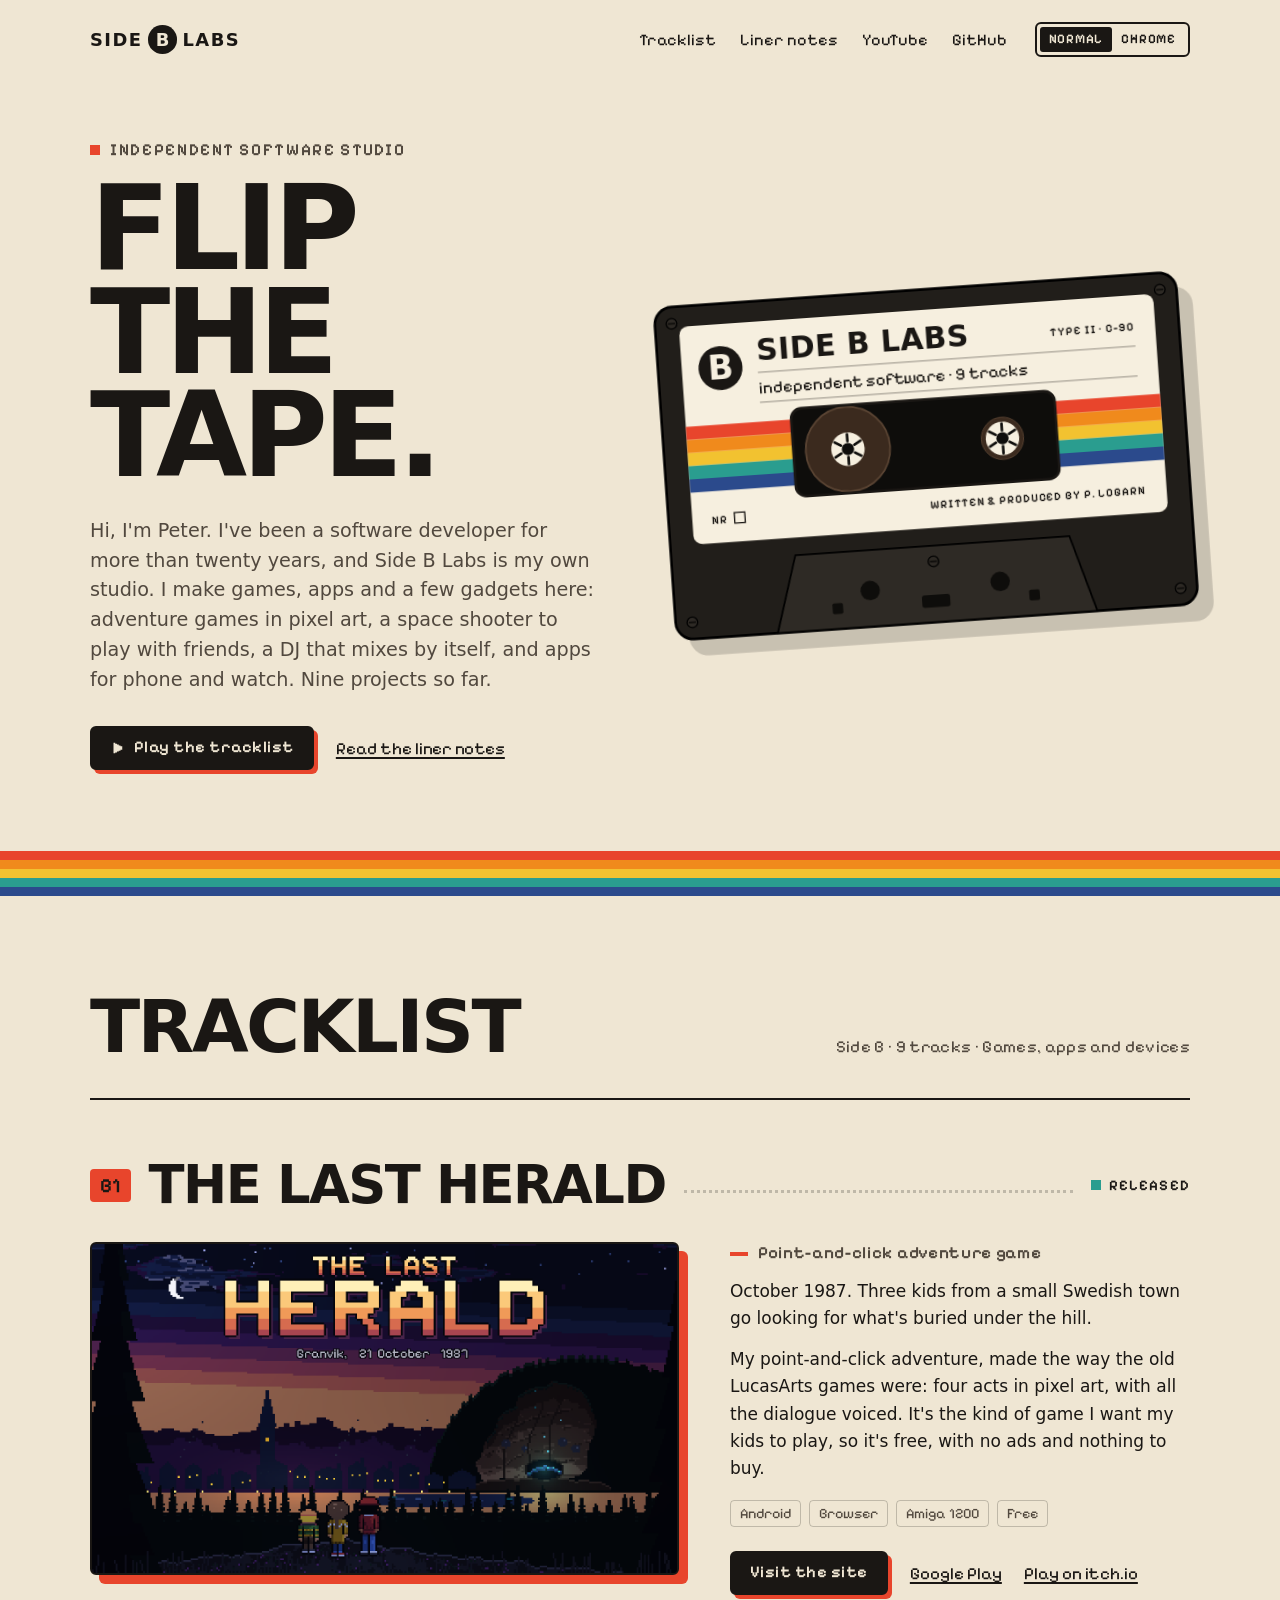
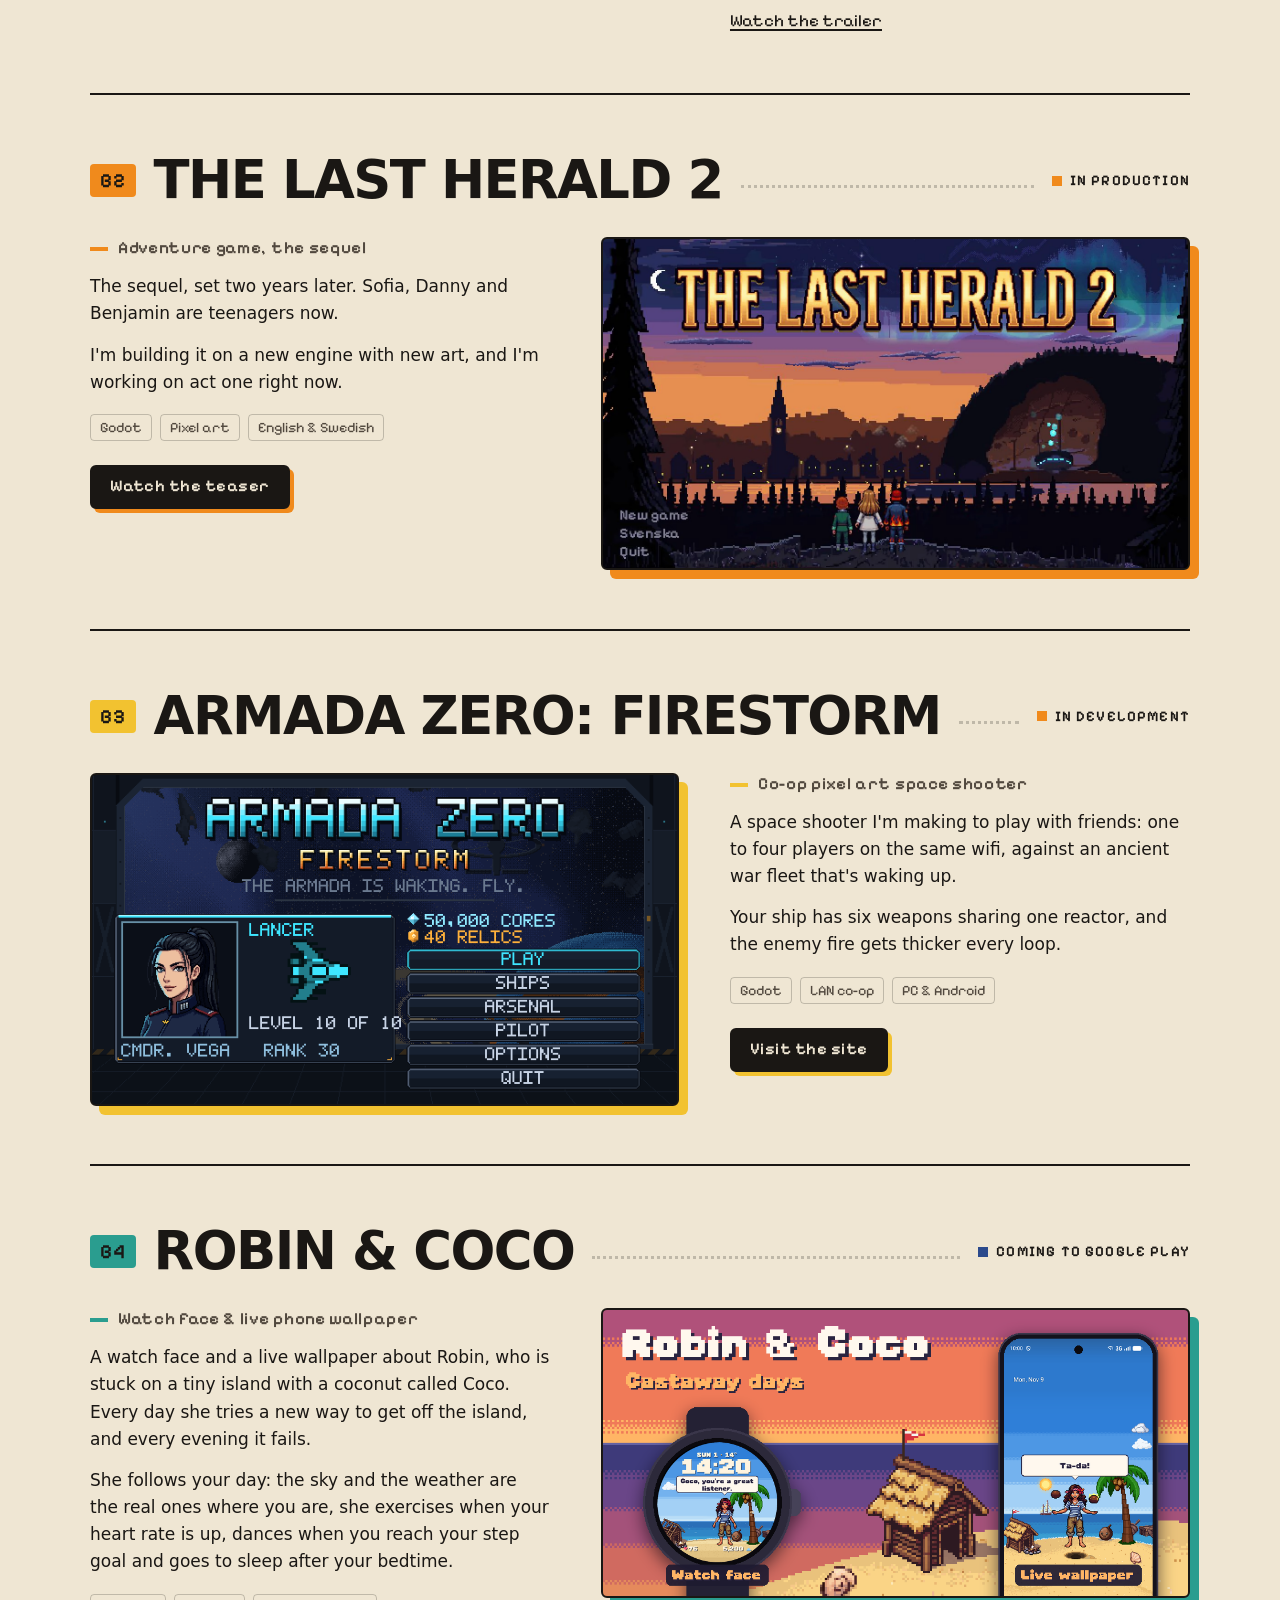
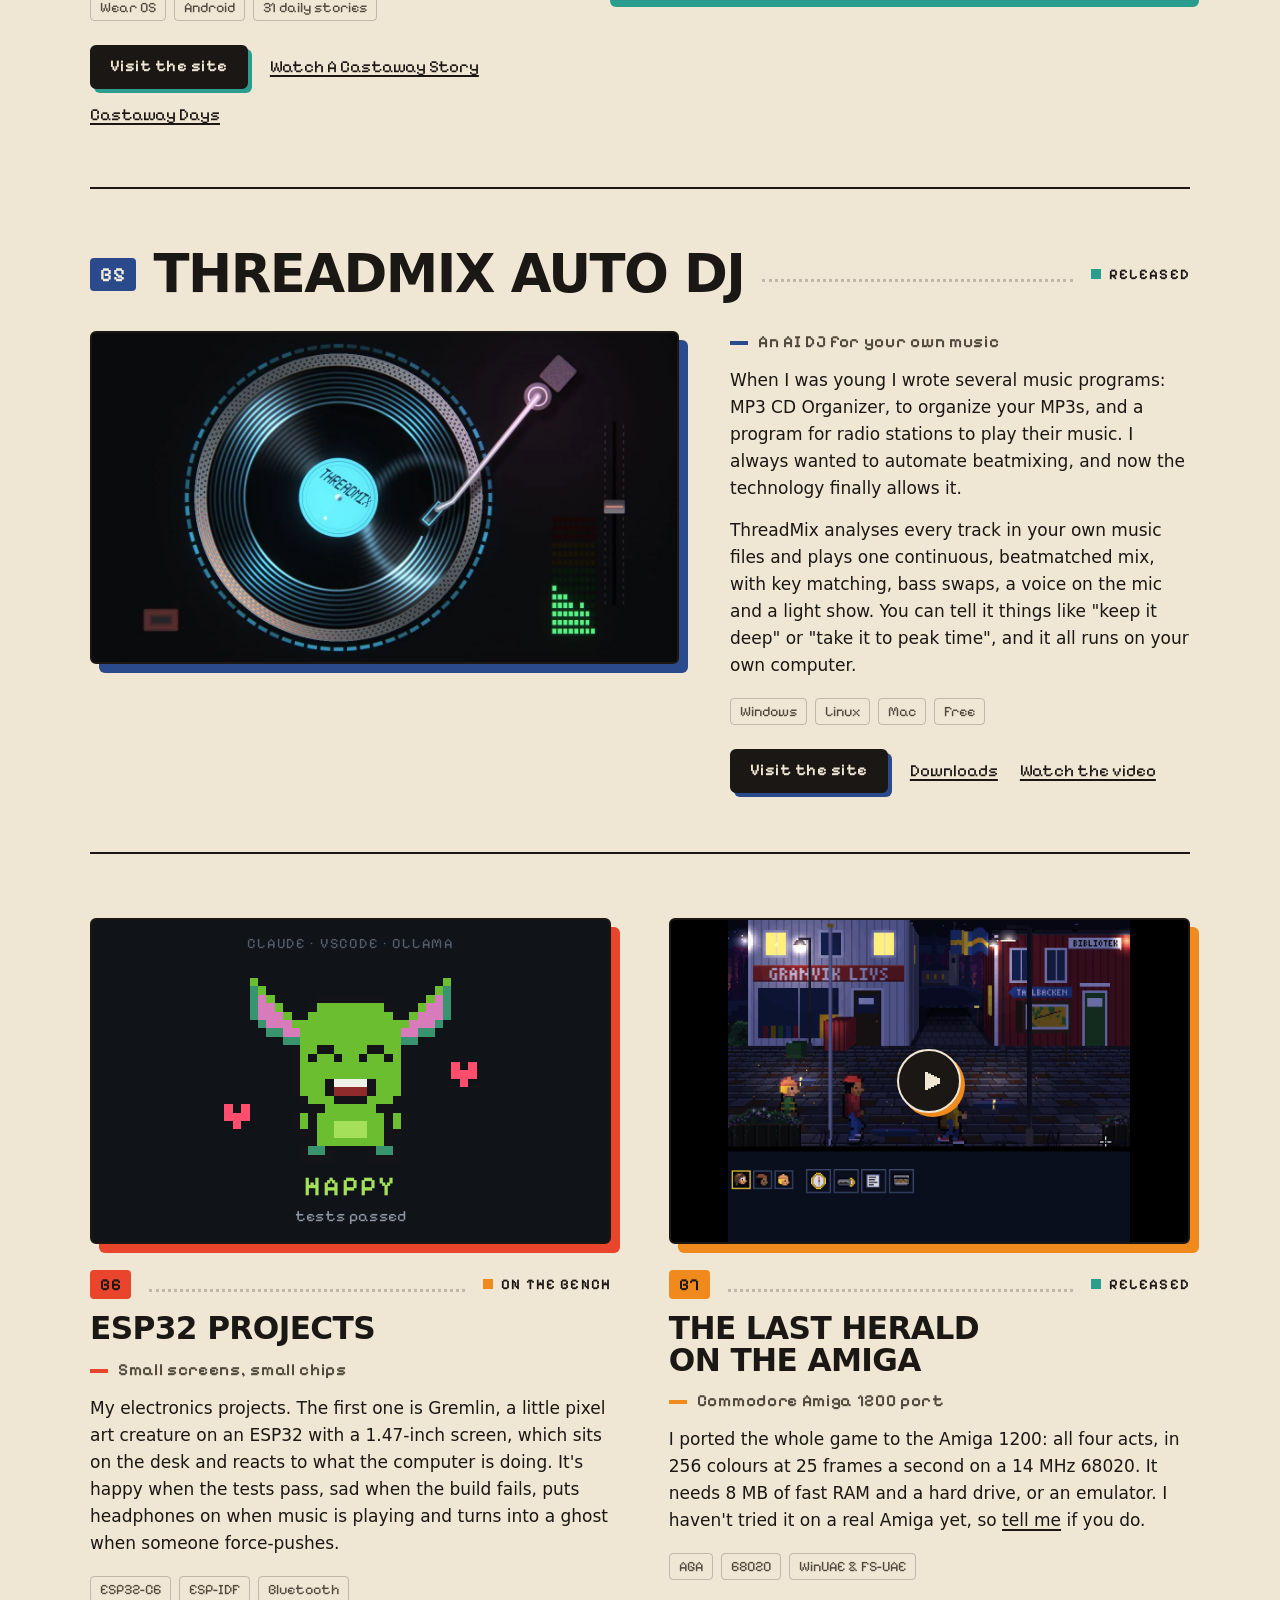
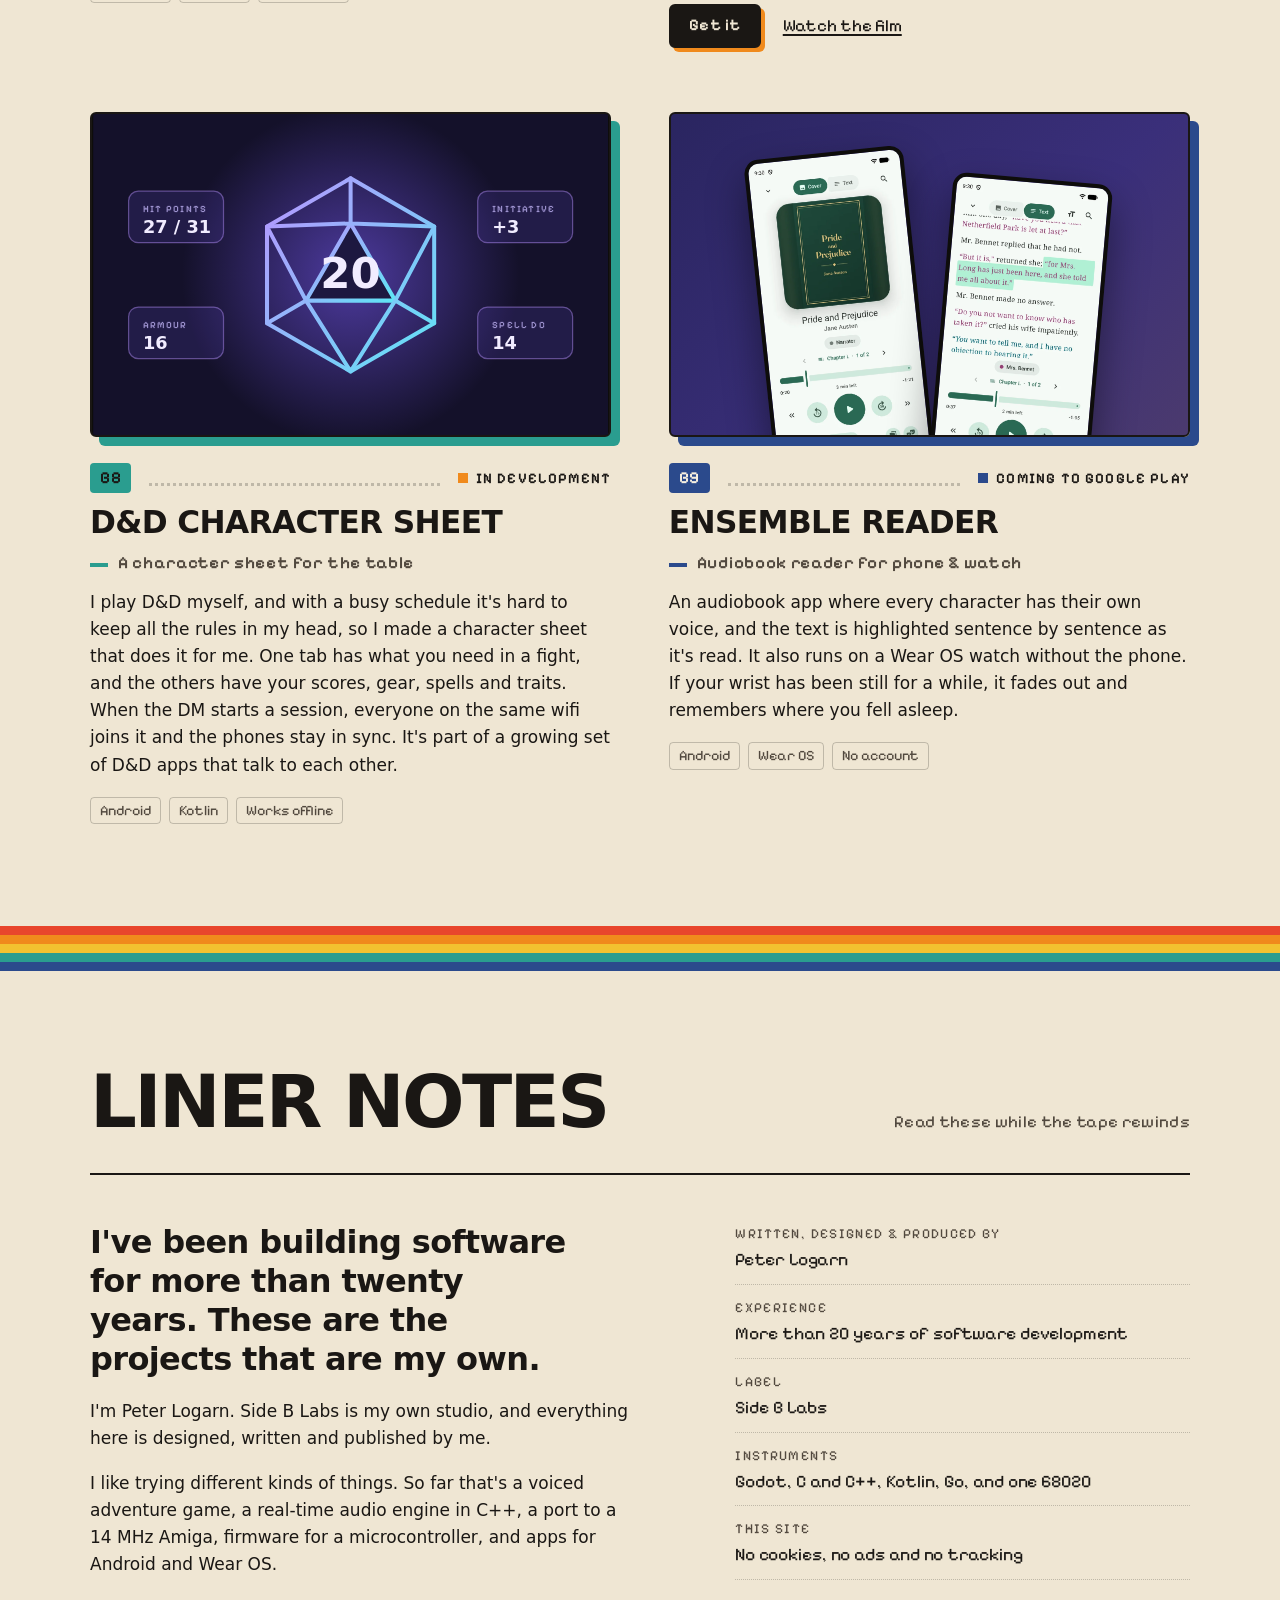
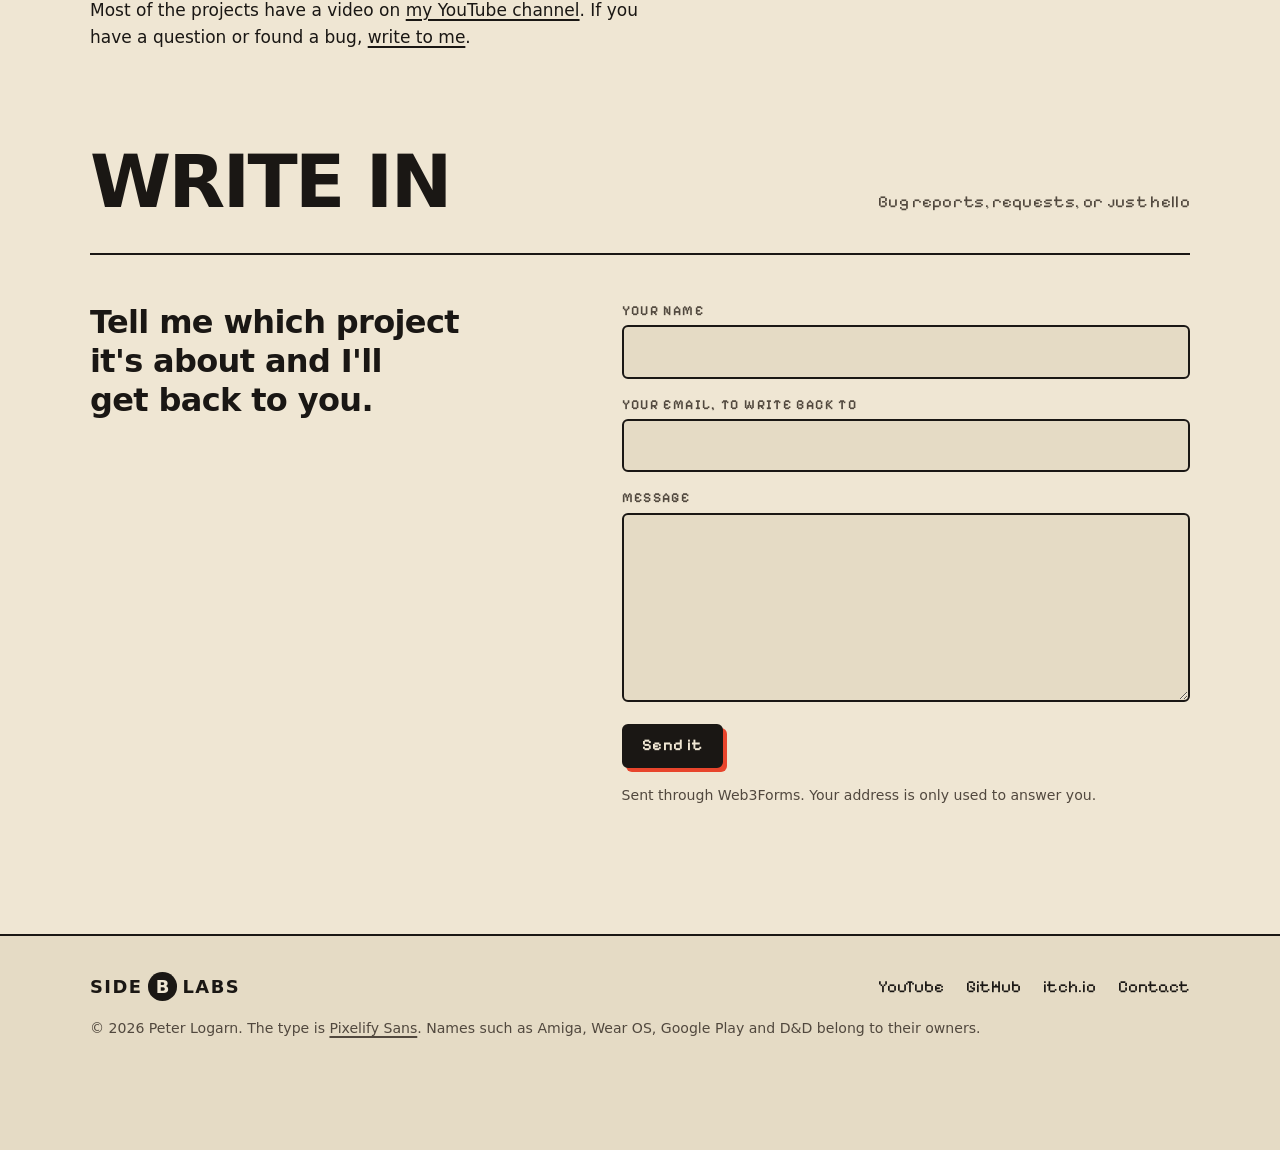
==== commit 6df54195: "Add Armada Zero page" ====
--- a/index.html
+++ b/index.html
@@ -187,14 +187,17 @@
         <span class="status wip">In development</span>
       </header>
       <div class="track-body">
-        <div class="art">
+        <a class="art" href="armada-zero/">
           <img src="assets/tracks/armada-zero.png" width="1280" height="720" loading="lazy" alt="Armada Zero: Firestorm's hangar screen: the title, Commander Vega's portrait, her ship the Lancer, and the menu.">
-        </div>
+        </a>
         <div class="notes">
           <p class="kind">Co-op pixel art space shooter</p>
           <p>A space shooter I'm making to play with friends: one to four players on the same wifi, against an ancient war fleet that's waking up.</p>
           <p>Your ship has six weapons sharing one reactor, and the enemy fire gets thicker every loop.</p>
           <ul class="tags"><li>Godot</li><li>LAN co-op</li><li>PC &amp; Android</li></ul>
+          <p class="links">
+            <a class="btn" href="armada-zero/">Visit the site</a>
+          </p>
         </div>
       </div>
     </article>
